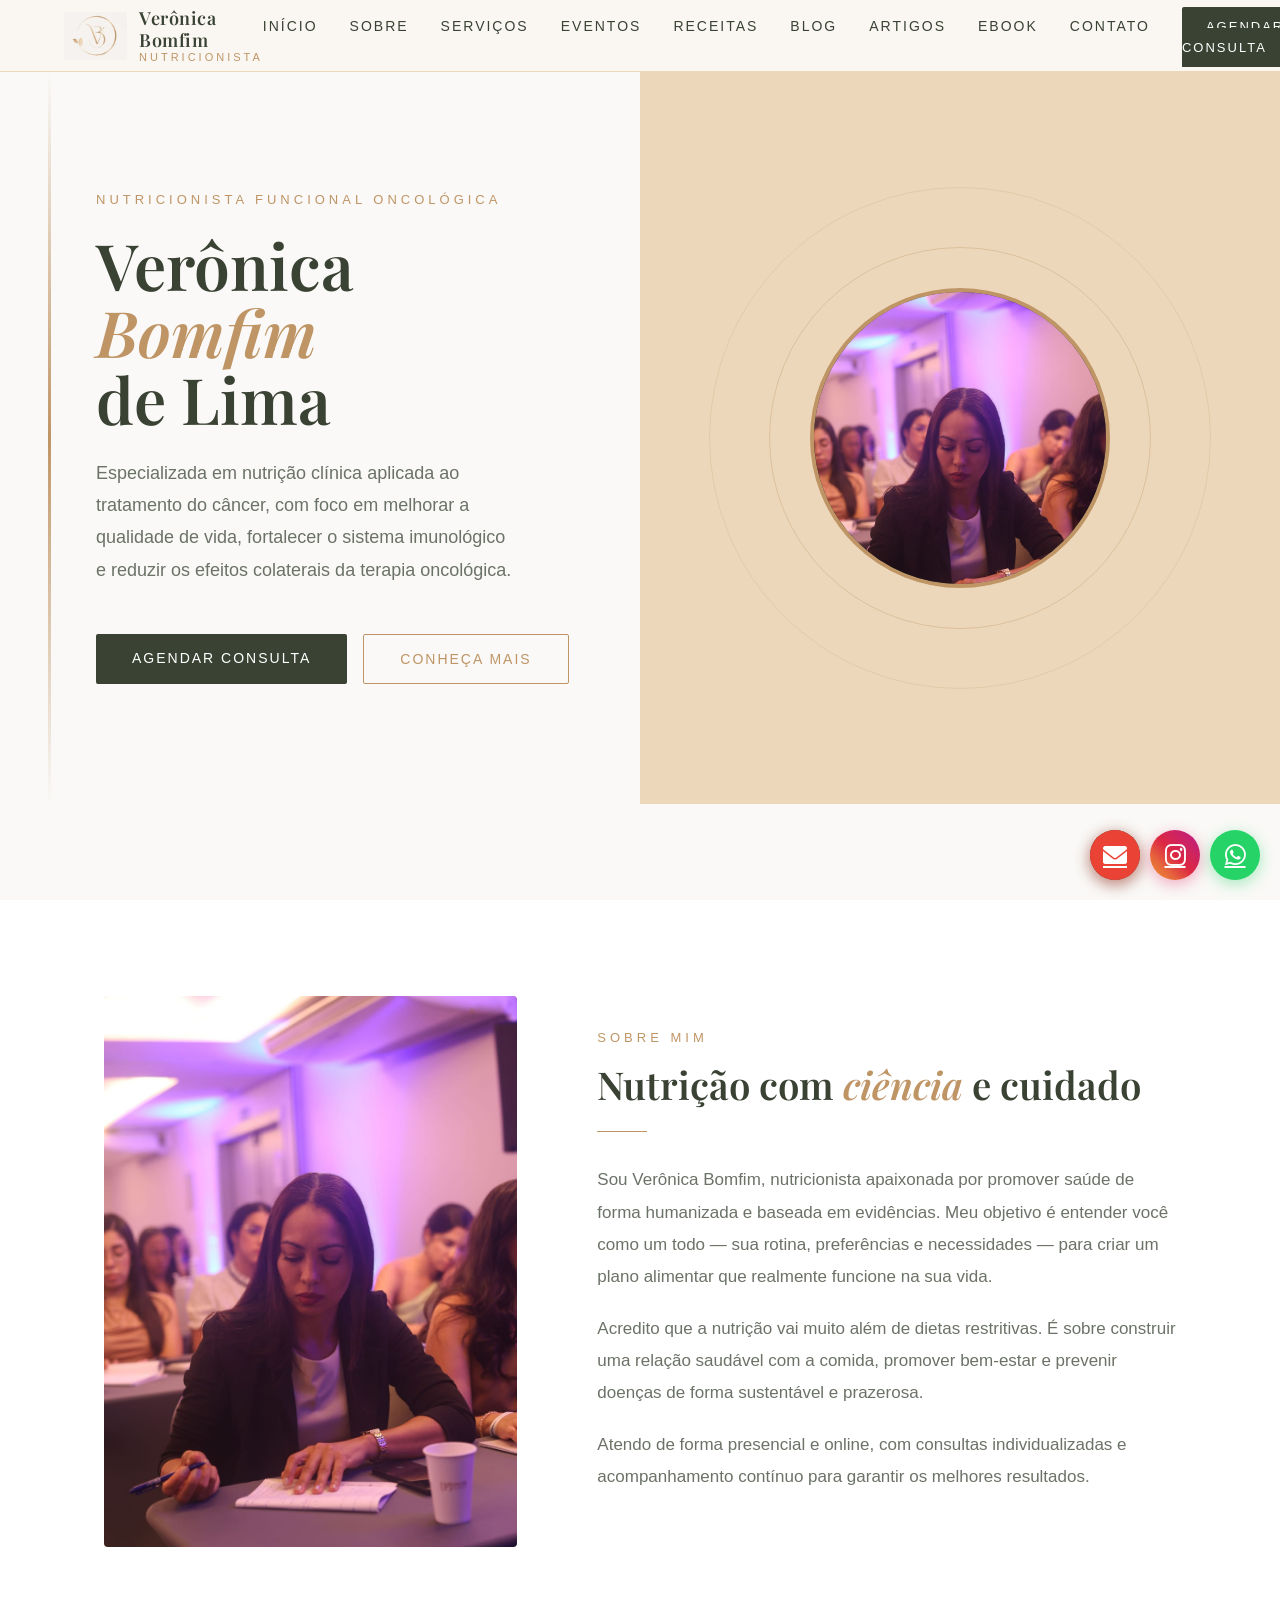
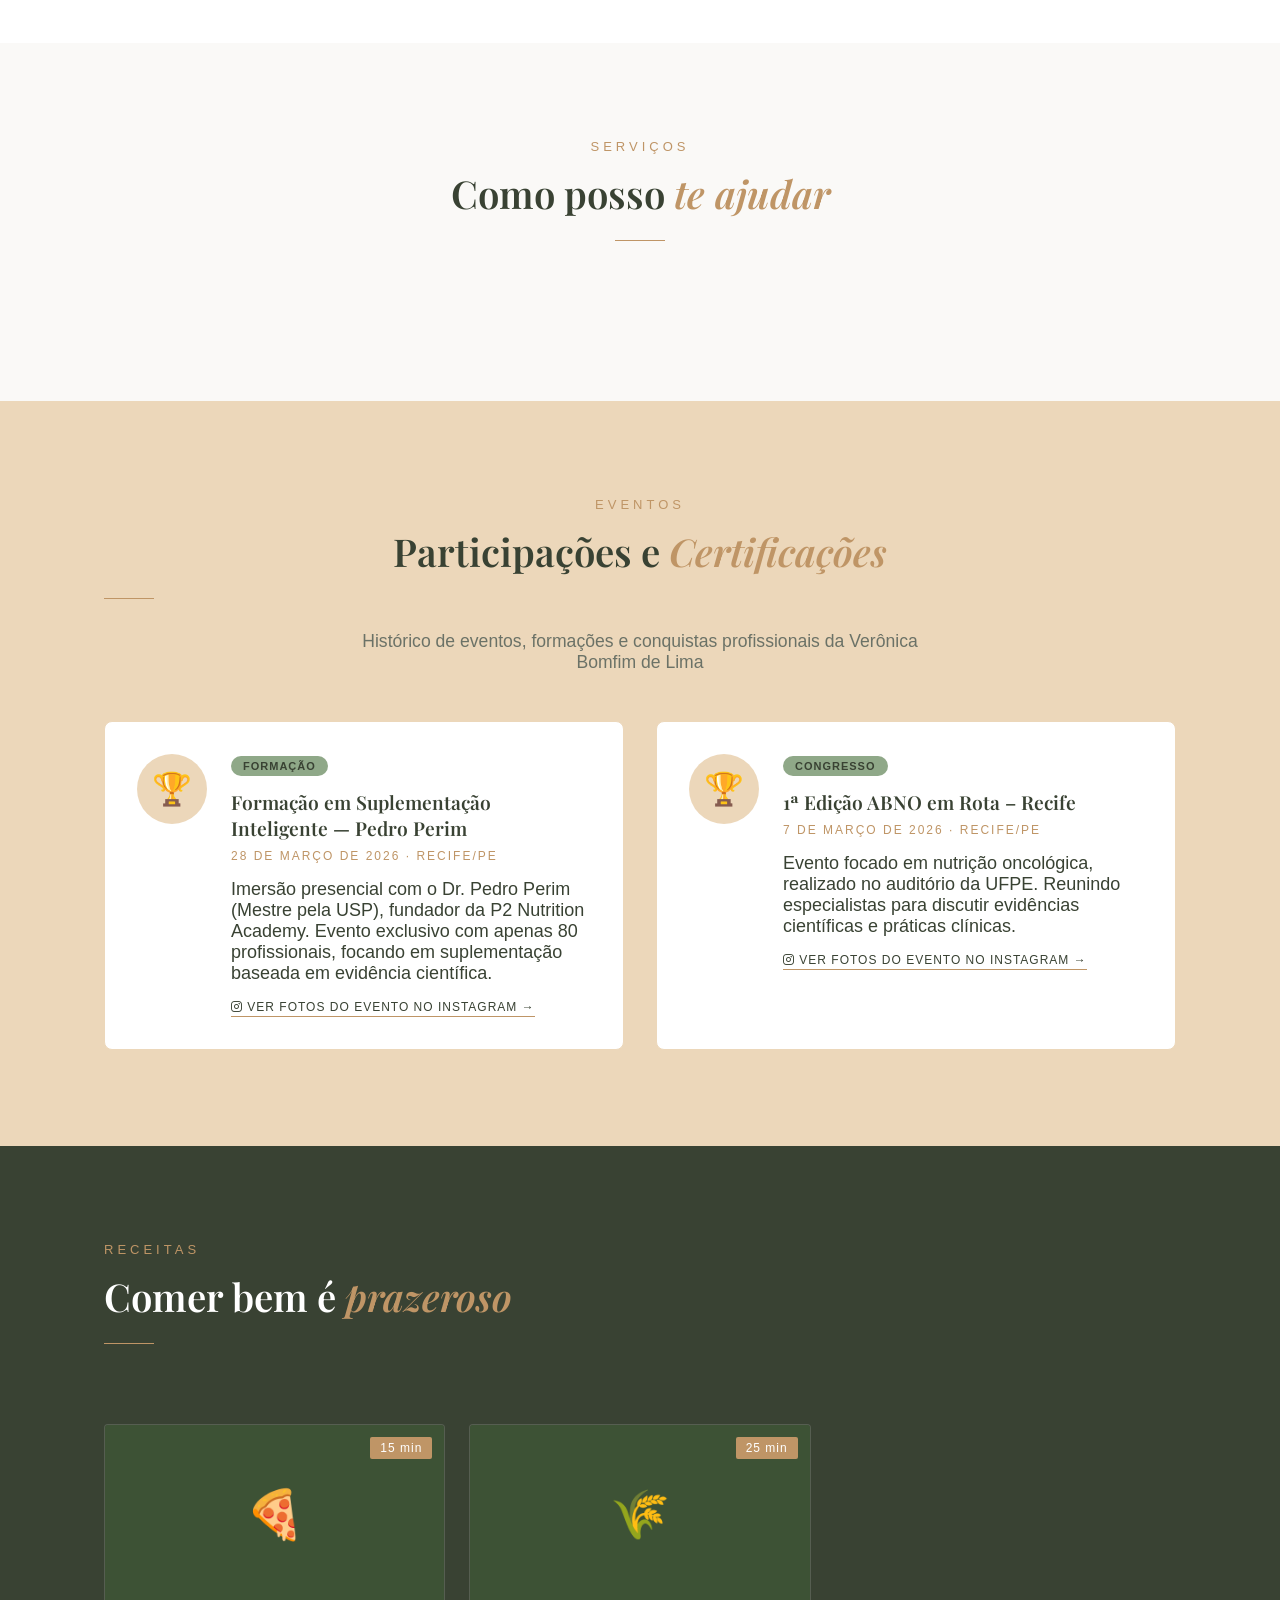
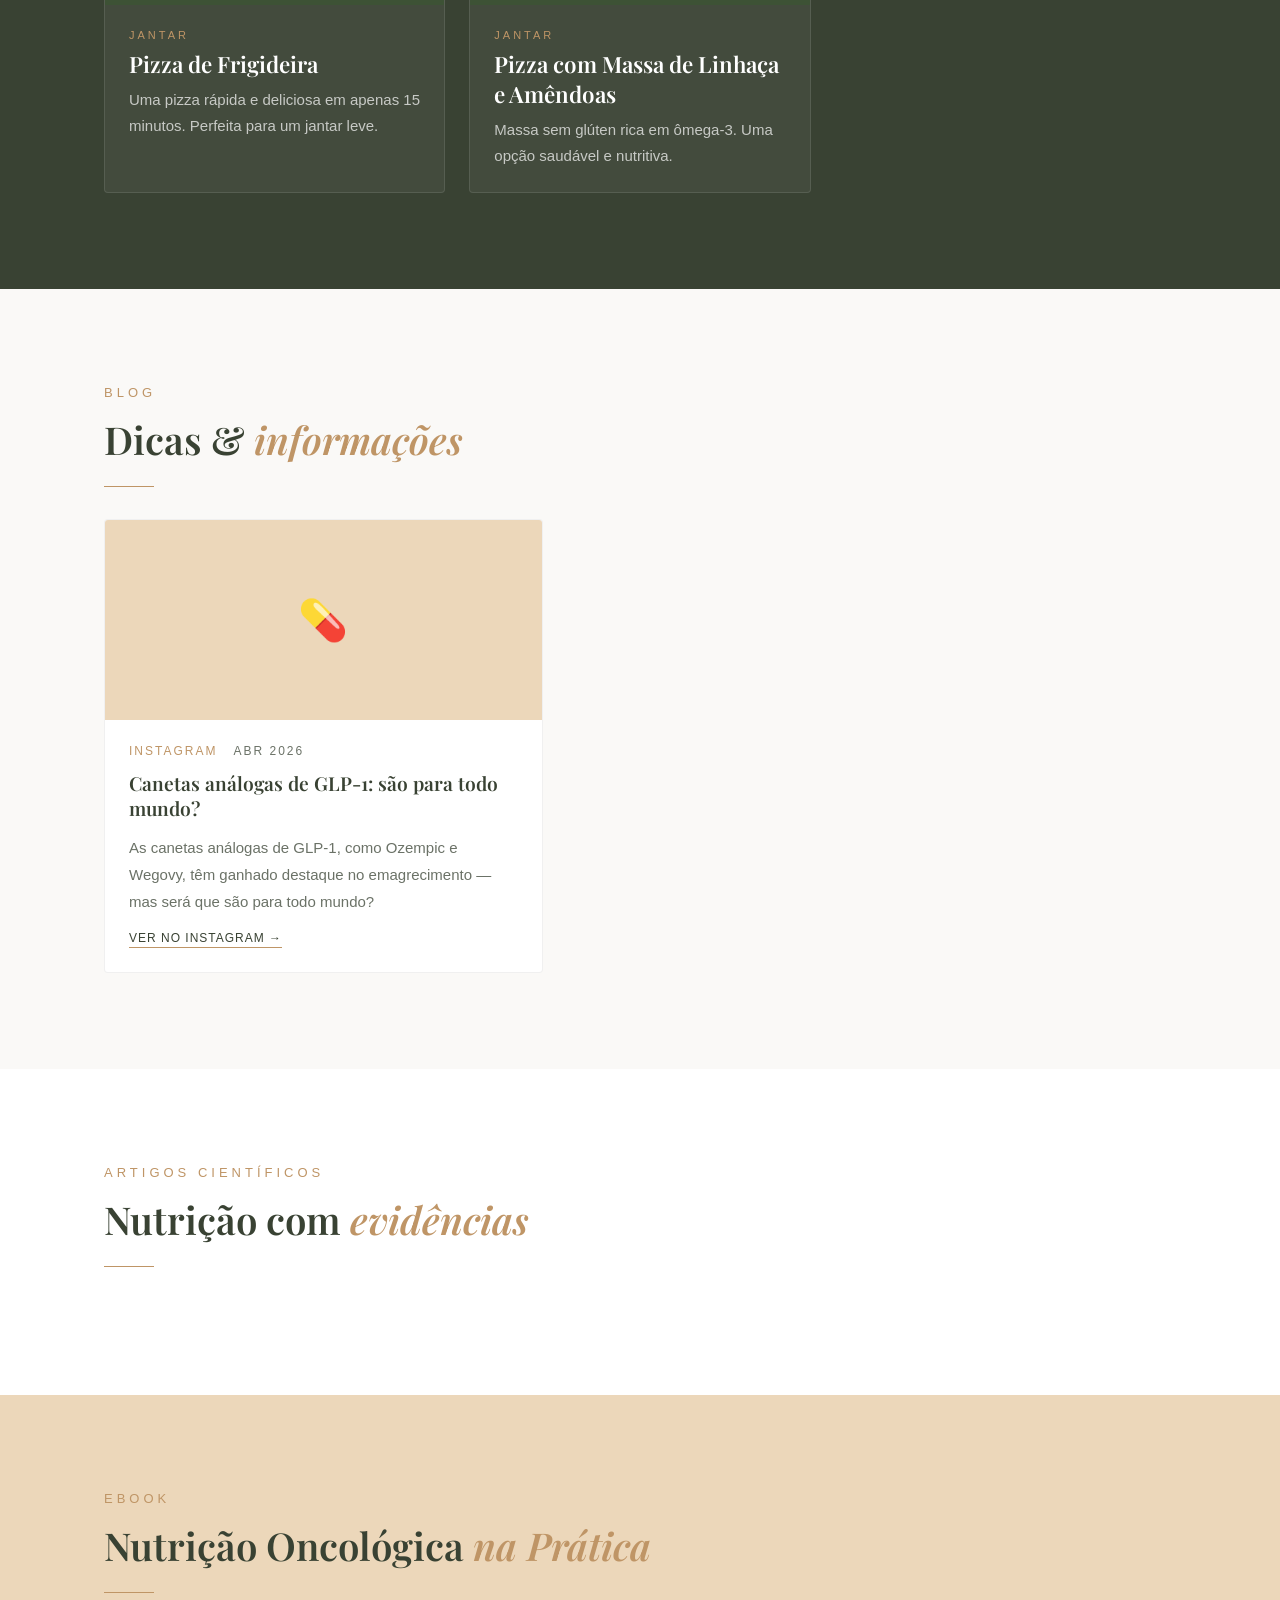
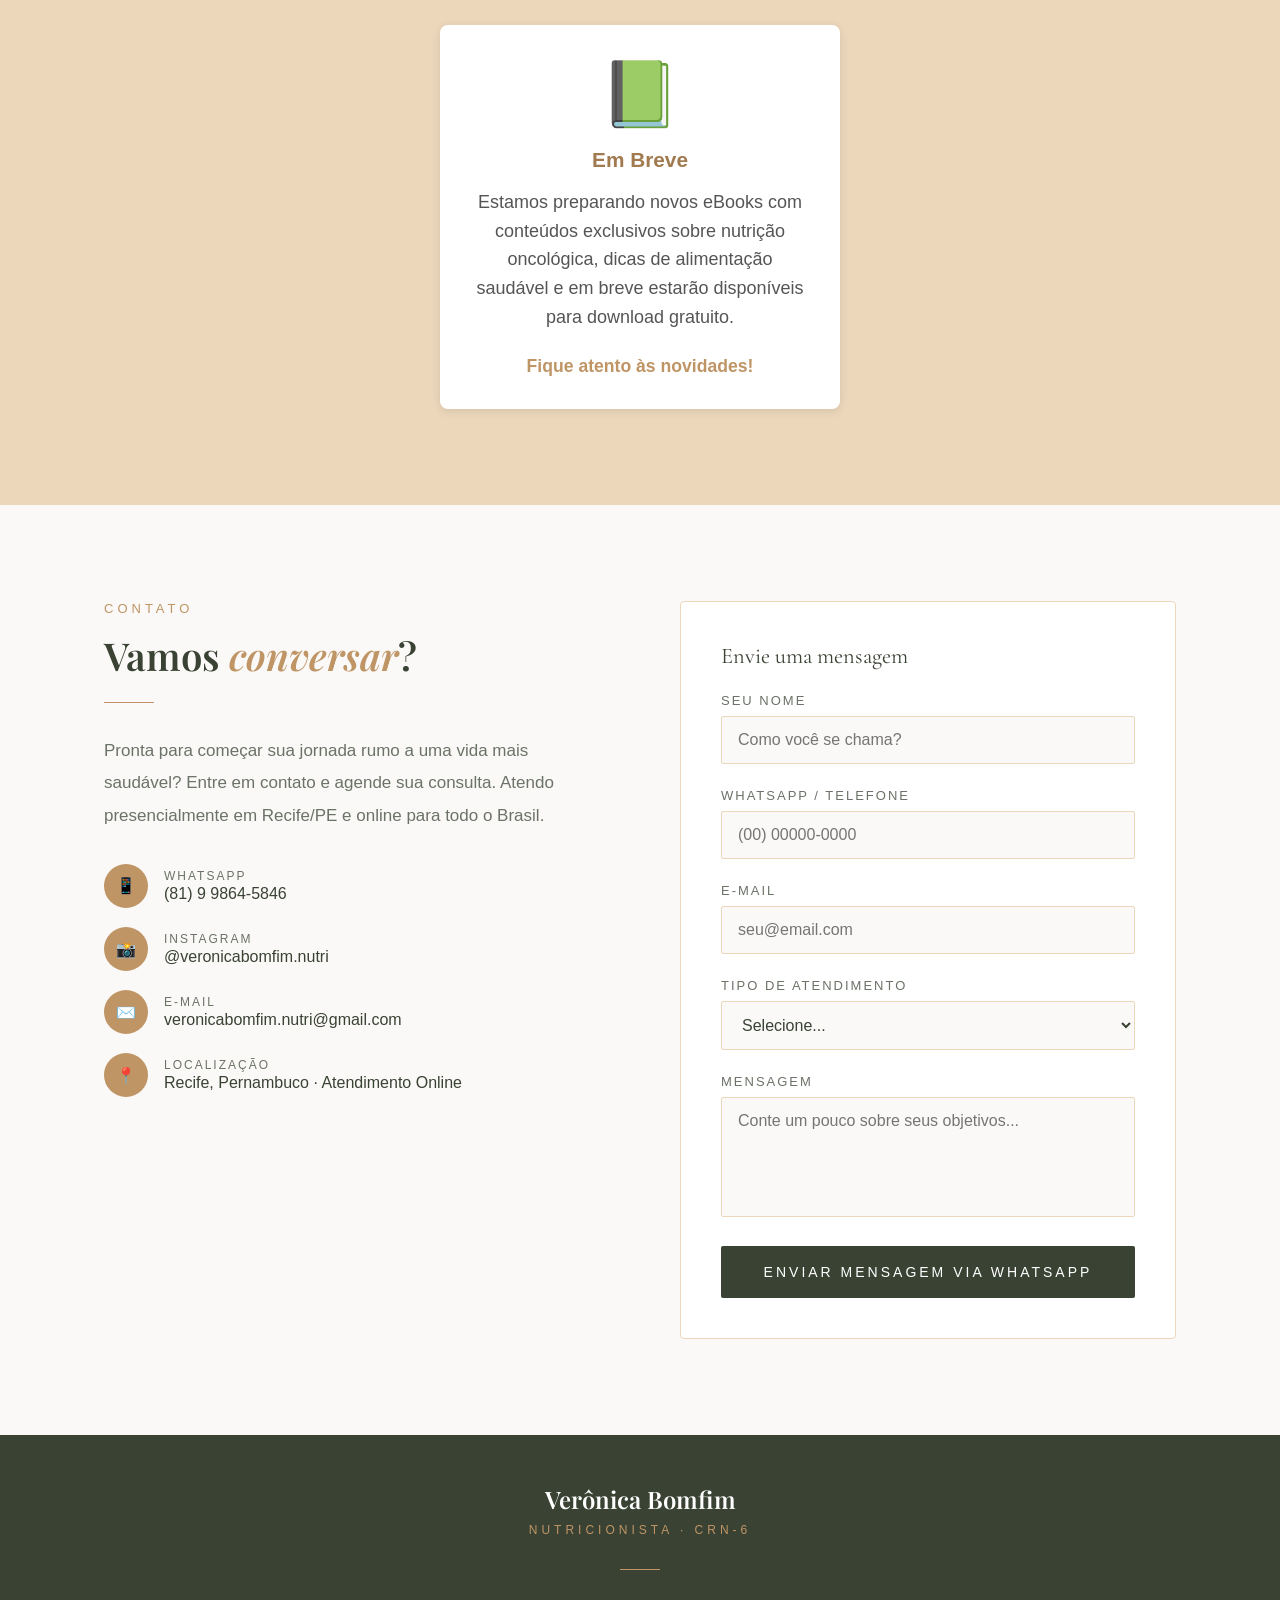
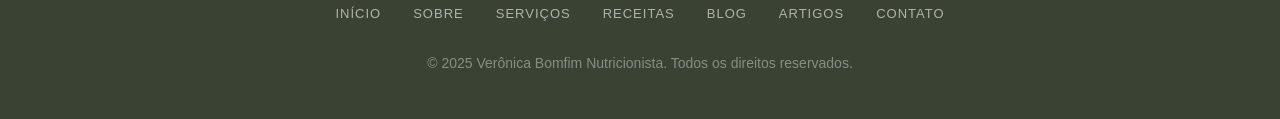
==== index.html @ 0a7eb1aa "Corrige erro de digitacao na seção eBook" ====
<!DOCTYPE html>
<html lang="pt-BR">
<head>
<meta charset="UTF-8">
<meta name="viewport" content="width=device-width, initial-scale=1.0, maximum-scale=1.0, user-scalable=no">
<meta name="description" content="Verônica Bomfim - Nutricionista Funcional Oncológica especializada em nutrição clínica para pacientes com câncer. Consultas presenciais e online em Recife.">
<meta name="keywords" content="nutricionista, nutrição oncológica, nutrição funcional, Recife, nutrição clínica, câncer, saúde">
<meta name="author" content="Verônica Bomfim">
<meta name="robots" content="index, follow">
<meta name="language" content="Portuguese (Brazilian)">
<meta property="og:title" content="Verônica Bomfim | Nutricionista Funcional Oncológica">
<meta property="og:description" content="Especializada em nutrição clínica aplicada ao tratamento do câncer. Melhora qualidade de vida e reduz efeitos colaterais.">
<meta property="og:type" content="website">
<meta property="og:image" content="imagens/foto-veronica.jpeg">
<meta name="twitter:card" content="summary_large_image">
<meta name="twitter:title" content="Verônica Bomfim | Nutricionista Funcional Oncológica">
<meta name="twitter:description" content="Nutricionista especializada em oncologia funcional em Recife">
<link rel="canonical" href="https://seu-site.com">
<link rel="icon" type="image/jpeg" href="imagens/logo/favicon.jpg?v=1.0">
<title>Verônica Bomfim | Nutricionista Funcional Oncológica em Recife</title>

<!-- Schema Markup para SEO -->
<script type="application/ld+json">
{
  "@context": "https://schema.org/",
  "@type": "LocalBusiness",
  "name": "Verônica Bomfim - Nutricionista",
  "image": "imagens/foto-veronica.jpeg",
  "description": "Nutricionista Funcional Oncológica especializada em nutrição clínica para tratamento do câncer",
  "address": {
    "@type": "PostalAddress",
    "addressLocality": "Recife",
    "addressRegion": "PE",
    "addressCountry": "BR"
  },
  "telephone": "(81) 9 9864-5846",
  "email": "veronicabomfim.nutri@gmail.com",
  "url": "https://seu-site.com",
  "priceRange": "$$",
  "areaServed": ["Recife", "Pernambuco", "Brasil"],
  "serviceArea": {
    "@type": "City",
    "name": "Recife"
  }
}
</script>
<link href="https://fonts.googleapis.com/css2?family=Playfair+Display:wght@400;500;600;700&family=TT+Norms:wght@400;500;600&display=swap" rel="stylesheet">
<link href="https://fonts.googleapis.com/css2?family=Cormorant+Garamond:wght@400;500;600&display=swap" rel="stylesheet">
<link href="https://cdn.cdnfonts.com/css/nesans" rel="stylesheet">
<link rel="preconnect" href="https://fonts.googleapis.com">
<link rel="stylesheet" href="https://cdnjs.cloudflare.com/ajax/libs/font-awesome/6.0.0/css/all.min.css">
<link rel="stylesheet" href="css/estilos.css">
</head>
<body>

<!-- ========== NAV ========== -->
<nav>
  <a href="#inicio" class="nav-logo">
    <img src="imagens/logo/logo.jpg" alt="Verônica Bomfim" class="nav-logo-img">
    <div class="nav-logo-text">
      <span class="nav-logo-name">Verônica Bomfim</span>
      <span class="nav-logo-sub">Nutricionista</span>
    </div>
  </a>
  <ul class="nav-links">
    <li><a href="#inicio">Início</a></li>
    <li><a href="#sobre">Sobre</a></li>
    <li><a href="#servicos">Serviços</a></li>
    <li><a href="#eventos">Eventos</a></li>
    <li><a href="#receitas">Receitas</a></li>
    <li><a href="#blog">Blog</a></li>
    <li><a href="#artigos">Artigos</a></li>
    <li><a href="#ebook">eBook</a></li>
    <li><a href="#contato">Contato</a></li>
    <li><a href="https://wa.me/5581998645846?text=Gostaria%20de%20agendar%20uma%20consulta%20com%20voc%C3%AA%2C%20Ver%C3%B4nica%20Bomfim" class="nav-cta">Agendar Consulta</a></li>
  </ul>
  <div class="menu-toggle" onclick="toggleMenu()">
    <span></span><span></span><span></span>
  </div>
</nav>

<!-- ========== HERO ========== -->
<section id="inicio">
  <div class="hero-left">
    <span class="hero-tag">Nutricionista Funcional Oncológica</span>
    <h1 class="hero-title">
      Verônica<br>
      <em>Bomfim</em><br>
      de Lima
    </h1>
    <p class="hero-desc">
      Especializada em nutrição clínica aplicada ao tratamento do câncer, com foco em melhorar a qualidade de vida, fortalecer o sistema imunológico e reduzir os efeitos colaterais da terapia oncológica.
    </p>
    <div class="hero-btns">
      <a href="https://wa.me/5581998645846?text=Gostaria%20de%20agendar%20uma%20consulta%20com%20voc%C3%AA%2C%20Ver%C3%B4nica%20Bomfim" class="btn-primario">Agendar Consulta</a>
      <a href="#sobre" class="btn-secundario">Conheça Mais</a>
    </div>
  </div>
  <div class="hero-right">
    <div class="hero-img-container">
      <img src="imagens/foto-veronica.jpeg" alt="Verônica Bomfim de Lima" style="width:100%;height:100%;object-fit:cover;object-position: center 30%;">
    </div>
  </div>
</section>

<!-- ========== SOBRE ========== -->
<section id="sobre">
  <div class="container">
    <div class="sobre-grid">
      <div class="sobre-img-wrap">
        <div class="sobre-img-box"><img src="imagens/foto-veronica.jpeg" alt="Verônica Bomfim de Lima" style="width:100%;height:100%;object-fit:cover;object-position: center 30%;"></div>
        <div class="sobre-deco"></div>
      </div>
      <div class="sobre-texto">
        <span class="secao-tag">Sobre Mim</span>
        <h2 class="secao-titulo">Nutrição com <em>ciência</em> e cuidado</h2>
        <div class="divisor"></div>
        <p>
          Sou Verônica Bomfim, nutricionista apaixonada por promover saúde de forma humanizada e baseada em evidências. Meu objetivo é entender você como um todo — sua rotina, preferências e necessidades — para criar um plano alimentar que realmente funcione na sua vida.
        </p>
        <p>
          Acredito que a nutrição vai muito além de dietas restritivas. É sobre construir uma relação saudável com a comida, promover bem-estar e prevenir doenças de forma sustentável e prazerosa.
        </p>
        <p>
          Atendo de forma presencial e online, com consultas individualizadas e acompanhamento contínuo para garantir os melhores resultados.
        </p>
      </div>
    </div>
  </div>
</section>

<!-- ========== SERVIÇOS ========== -->
<section id="servicos">
  <div class="container">
    <div class="servicos-header">
      <span class="secao-tag">Serviços</span>
      <h2 class="secao-titulo">Como posso <em>te ajudar</em></h2>
      <div class="divisor"></div>
    </div>
    <div class="servicos-grid" id="servicos-grid">
      <!-- SERVIÇOS SÃO CARREGADOS AQUI DO ARQUIVO secoes/servicos/lista-servicos.html -->
    </div>
  </div>
</section>

<!-- ========== EVENTOS ========== -->
<section id="eventos" style="background: var(--bege-claro);">
  <div class="container">
    <div class="eventos-header">
      <span class="secao-tag">Eventos</span>
      <h2 class="secao-titulo">Participações e <em>Certificações</em></h2>
      <div class="divisor"></div>
      <p class="eventos-subtitulo">Histórico de eventos, formações e conquistas profissionais da Verônica Bomfim de Lima</p>
    </div>
    <div class="eventos-grid">
      <div class="evento-card-full">
        <div class="evento-card-full-icon">🏆</div>
        <div class="evento-card-full-content">
          <span class="evento-badge">Formação</span>
          <h3>Formação em Suplementação Inteligente — Pedro Perim</h3>
          <div class="evento-card-full-data">28 de Março de 2026 · Recife/PE</div>
          <p>Imersão presencial com o Dr. Pedro Perim (Mestre pela USP), fundador da P2 Nutrition Academy. Evento exclusivo com apenas 80 profissionais, focando em suplementação baseada em evidência científica.</p>
          <a href="https://www.instagram.com/p/DWzufsUEUhm/" target="_blank" class="artigo-link">
            <i class="fab fa-instagram"></i> Ver fotos do evento no Instagram →
          </a>
        </div>
      </div>
      <div class="evento-card-full">
        <div class="evento-card-full-icon">🏆</div>
        <div class="evento-card-full-content">
          <span class="evento-badge">Congresso</span>
          <h3>1ª Edição ABNO em Rota – Recife</h3>
          <div class="evento-card-full-data">7 de Março de 2026 · Recife/PE</div>
          <p>Evento focado em nutrição oncológica, realizado no auditório da UFPE. Reunindo especialistas para discutir evidências científicas e práticas clínicas.</p>
          <a href="https://www.instagram.com/p/DVmo4goirjM/" target="_blank" class="artigo-link">
            <i class="fab fa-instagram"></i> Ver fotos do evento no Instagram →
          </a>
        </div>
      </div>
    </div>
  </div>
</section>

<!-- ========== RECEITAS ========== -->
<section id="receitas">
  <div class="container">
    <div class="receitas-header">
      <div>
        <span class="secao-tag">Receitas</span>
        <h2 class="secao-titulo">Comer bem é <em>prazeroso</em></h2>
        <div class="divisor"></div>
      </div>
    </div>
    <div class="receitas-grid" id="receitas-grid">
      <div class="receita-card">
        <a href="secoes/receitas/pizza-de-frigideira.html" style="text-decoration:none;color:inherit;display:block">
          <div class="receita-img">🍕<span class="receita-tempo">15 min</span></div>
          <div class="receita-body">
            <p class="receita-categoria">Jantar</p>
            <h3 class="receita-titulo">Pizza de Frigideira</h3>
            <p class="receita-desc">Uma pizza rápida e deliciosa em apenas 15 minutos. Perfeita para um jantar leve.</p>
          </div>
        </a>
      </div>
      <div class="receita-card">
        <a href="secoes/receitas/pizza-massa-linhaca-amendoas.html" style="text-decoration:none;color:inherit;display:block">
          <div class="receita-img">🌾<span class="receita-tempo">25 min</span></div>
          <div class="receita-body">
            <p class="receita-categoria">Jantar</p>
            <h3 class="receita-titulo">Pizza com Massa de Linhaça e Amêndoas</h3>
            <p class="receita-desc">Massa sem glúten rica em ômega-3. Uma opção saudável e nutritiva.</p>
          </div>
        </a>
      </div>
    </div>
  </div>
</section>

<!-- ========== BLOG ========== -->
<section id="blog">
  <div class="container">
    <span class="secao-tag">Blog</span>
    <h2 class="secao-titulo">Dicas & <em>informações</em></h2>
    <div class="divisor"></div>
    <div class="blog-grid" id="blog-grid">
      <div class="artigo-card">
        <div class="artigo-img">💊</div>
        <div class="artigo-body">
          <div class="artigo-meta">
            <span class="tag">Instagram</span>
            <span>Abr 2026</span>
          </div>
          <h3 class="artigo-titulo">Canetas análogas de GLP-1: são para todo mundo?</h3>
          <p class="artigo-resumo">As canetas análogas de GLP-1, como Ozempic e Wegovy, têm ganhado destaque no emagrecimento — mas será que são para todo mundo?</p>
          <a href="https://www.instagram.com/p/DXFsmSWCq4n/" target="_blank" class="artigo-link">Ver no Instagram →</a>
        </div>
      </div>
    </div>
  </div>
</section>

<!-- ========== ARTIGOS ========== -->
<section id="artigos">
  <div class="container">
    <span class="secao-tag">Artigos Científicos</span>
    <h2 class="secao-titulo">Nutrição com <em>evidências</em></h2>
    <div class="divisor"></div>
    <div class="blog-grid" id="artigos-grid">
      <!-- ARTIGOS CIENTÍFICOS SÃO CARREGADOS AQUI DO ARQUIVO secoes/artigos/lista-artigos.html -->
    </div>
  </div>
</section>

<!-- ========== EBOOK ========== -->
<section id="ebook" style="background: var(--bege-claro);">
  <div class="container">
    <span class="secao-tag">eBook</span>
    <h2 class="secao-titulo">Nutrição Oncológica <em>na Prática</em></h2>
    <div class="divisor"></div>
    <div class="ebook-grid" id="ebook-grid">
      <div class="ebook-card" style="background: white; border-radius: 8px; padding: 2rem; box-shadow: 0 2px 10px rgba(0,0,0,0.1); max-width: 400px; margin: 0 auto; text-align: center;">
        <div style="font-size: 4rem; margin-bottom: 1rem;">📗</div>
        <h3 style="color: var(--marrom-escuro); font-size: 1.3rem; margin-bottom: 1rem;">Em Breve</h3>
        <p style="line-height: 1.6; margin-bottom: 1.5rem; color: #555;">
          Estamos preparando novos eBooks com conteúdos exclusivos sobre nutrição oncológica, dicas de alimentação saudável e em breve estarão disponíveis para download gratuito.
        </p>
        <p style="color: var(--marrom-quente); font-weight: 600; font-size: 1.1rem;">
          Fique atento às novidades!
        </p>
      </div>
    </div>
  </div>
</section>

<!-- ========== CONTATO ========== -->
<section id="contato">
  <div class="container">
    <div class="contato-grid">
      <div class="contato-info">
        <span class="secao-tag">Contato</span>
        <h2 class="secao-titulo">Vamos <em>conversar</em>?</h2>
        <div class="divisor"></div>
        <p>
          Pronta para começar sua jornada rumo a uma vida mais saudável? Entre em contato e agende sua consulta. Atendo presencialmente em Recife/PE e online para todo o Brasil.
        </p>
        <div class="contato-items">
          <div class="contato-item">
            <div class="contato-icon">📱</div>
            <div>
              <div class="contato-item-label">WhatsApp</div>
              <div class="contato-item-text">(81) 9 9864-5846</div>
            </div>
          </div>
          <div class="contato-item">
            <div class="contato-icon">📸</div>
            <div>
              <div class="contato-item-label">Instagram</div>
              <div class="contato-item-text">@veronicabomfim.nutri</div>
            </div>
          </div>
          <div class="contato-item">
            <div class="contato-icon">✉️</div>
            <div>
              <div class="contato-item-label">E-mail</div>
              <div class="contato-item-text">veronicabomfim.nutri@gmail.com</div>
            </div>
          </div>
          <div class="contato-item">
            <div class="contato-icon">📍</div>
            <div>
              <div class="contato-item-label">Localização</div>
              <div class="contato-item-text">Recife, Pernambuco · Atendimento Online</div>
            </div>
          </div>
        </div>
      </div>
      <div class="contato-form">
        <h3 style="font-family: 'Cormorant Garamond', serif; font-size: 1.4rem; color: var(--verde-escuro); margin-bottom: 1.5rem; font-weight: 400;">Envie uma mensagem</h3>
        <div class="form-grupo">
          <label>Seu nome</label>
          <input type="text" id="form-nome" placeholder="Como você se chama?">
        </div>
        <div class="form-grupo">
          <label>WhatsApp / Telefone</label>
          <input type="tel" id="form-telefone" placeholder="(00) 00000-0000">
        </div>
        <div class="form-grupo">
          <label>E-mail</label>
          <input type="email" id="form-email" placeholder="seu@email.com">
        </div>
        <div class="form-grupo">
          <label>Tipo de Atendimento</label>
          <select id="form-atendimento">
            <option>Selecione...</option>
            <option>Consulta Presencial</option>
            <option>Consulta Online</option>
            <option>Nutrição Oncológica</option>
            <option>Emagrecimento</option>
            <option>Gestação / Pós-parto</option>
            <option>Outro</option>
          </select>
        </div>
        <div class="form-grupo">
          <label>Mensagem</label>
          <textarea id="form-mensagem" placeholder="Conte um pouco sobre seus objetivos..."></textarea>
        </div>
        <button class="form-btn" onclick="enviarWhatsApp()">
          Enviar Mensagem via WhatsApp
        </button>
      </div>
    </div>
  </div>
</section>

<!-- ========== FOOTER ========== -->
<footer>
  <div class="footer-logo">Verônica Bomfim</div>
  <div class="footer-sub">Nutricionista · CRN-6</div>
  <div class="footer-divider"></div>
  <ul class="footer-links">
    <li><a href="#inicio">Início</a></li>
    <li><a href="#sobre">Sobre</a></li>
    <li><a href="#servicos">Serviços</a></li>
    <li><a href="#receitas">Receitas</a></li>
    <li><a href="#blog">Blog</a></li>
    <li><a href="#artigos">Artigos</a></li>
    <li><a href="#contato">Contato</a></li>
  </ul>
  <p class="footer-copy">© 2025 Verônica Bomfim Nutricionista. Todos os direitos reservados.</p>
</footer>

<!-- ========== SCRIPTS ========== -->
<script src="js/scripts.js"></script>
<script>
  // Carregar conteúdos dinâmicos dos arquivos HTML
  async function carregarSecao(arquivo, elementoId) {
    try {
      const resposta = await fetch(arquivo);
      const conteudo = await resposta.text();
      document.getElementById(elementoId).innerHTML = conteudo;
      
      // Re-aplicar animações após carregar
      document.querySelectorAll(`#${elementoId} .servico-card, #${elementoId} .receita-card, #${elementoId} .artigo-card, #${elementoId} .ebook-card`).forEach(el => {
        el.style.cssText += 'opacity:0;transform:translateY(20px);transition:opacity 0.6s ease,transform 0.6s ease,box-shadow 0.3s;';
        observer.observe(el);
      });
    } catch (erro) {
      console.error(`Erro ao carregar ${arquivo}:`, erro);
    }
  }

  // Carregador de IntersectionObserver
  const observer = new IntersectionObserver((entries) => {
    entries.forEach(e => {
      if (e.isIntersecting) {
        e.target.style.opacity = '1';
        e.target.style.transform = 'translateY(0)';
      }
    });
  }, { threshold: 0.1 });

  // Carregar todas as seções quando a página carrega
  window.addEventListener('load', () => {
    carregarSecao('secoes/servicos/lista-servicos.html', 'servicos-grid');
    carregarSecao('secoes/receitas/lista-receitas.html', 'receitas-grid');
    carregarSecao('secoes/blog/lista-posts.html', 'blog-grid');
    carregarSecao('secoes/artigos/lista-artigos.html', 'artigos-grid');
    carregarSecao('secoes/ebook/lista-ebook.html', 'ebook-grid');
  });
</script>

<!-- Eventos Floating Icon -->
<a href="#" onclick="abrirPopupEventos(event)" class="social-float eventos-float">
  <i class="fas fa-award"></i>
</a>
<!-- Instagram Floating Icon -->
<a href="https://www.instagram.com/veronicabomfim.nutri/" target="_blank" class="social-float instagram-float">
  <i class="fab fa-instagram"></i>
</a>
<!-- WhatsApp Floating Icon -->
<a href="https://wa.me/5581998645846?text=Gostaria%20de%20agendar%20uma%20consulta%20com%20voc%C3%AA%2C%20Ver%C3%B4nica%20Bomfim" target="_blank" class="social-float whatsapp-float">
  <i class="fab fa-whatsapp"></i>
</a>
<!-- Email Floating Icon -->
<a href="mailto:veronicabomfim.nutri@gmail.com" class="social-float email-float">
  <i class="fas fa-envelope"></i>
</a>

<style>
.social-float {
  position: fixed;
  bottom: 20px;
  width: 50px;
  height: 50px;
  border-radius: 50%;
  display: flex;
  align-items: center;
  justify-content: center;
  color: white;
  font-size: 24px;
  z-index: 999;
  transition: transform 0.3s;
}
.social-float:hover {
  transform: scale(1.1);
}
.whatsapp-float {
  right: 20px;
  background: #25D366;
  box-shadow: 0 4px 15px rgba(37, 211, 102, 0.4);
}
.instagram-float {
  right: 80px;
  background: linear-gradient(45deg, #f09433, #e6683c, #dc2743, #cc2366, #bc1888);
  box-shadow: 0 4px 15px rgba(225, 48, 108, 0.4);
}
.email-float {
  right: 140px;
  background: #EA4335;
  box-shadow: 0 4px 15px rgba(234, 67, 53, 0.4);
}
.eventos-float {
  right: 140px;
  background: var(--verde-escuro);
  box-shadow: 0 4px 15px rgba(57, 66, 51, 0.4);
}


/* Popup Eventos */
.popup-eventos-overlay {
  display: none;
  position: fixed;
  top: 0; left: 0; right: 0; bottom: 0;
  background: rgba(57, 66, 51, 0.6);
  z-index: 2000;
  justify-content: center;
  align-items: center;
  backdrop-filter: blur(4px);
  animation: fadeIn 0.3s ease;
}

.popup-eventos-overlay.ativo {
  display: flex;
}

@keyframes fadeIn {
  from { opacity: 0; }
  to { opacity: 1; }
}

@keyframes slideUp {
  from { opacity: 0; transform: translateY(30px); }
  to { opacity: 1; transform: translateY(0); }
}

.popup-eventos {
  background: var(--fundo-claro);
  border-radius: 8px;
  width: 90%;
  max-width: 700px;
  max-height: 85vh;
  overflow-y: auto;
  box-shadow: 0 20px 60px rgba(57, 66, 51, 0.3);
  animation: slideUp 0.4s ease;
  position: relative;
}

.popup-eventos-header {
  background: var(--verde-escuro);
  color: var(--branco);
  padding: 1.5rem 2rem;
  display: flex;
  justify-content: space-between;
  align-items: center;
  position: sticky;
  top: 0;
}

.popup-eventos-header h3 {
  font-family: 'Playfair Display', serif;
  font-size: 1.4rem;
  font-weight: 600;
  display: flex;
  align-items: center;
  gap: 10px;
}

.popup-eventos-header h3 i {
  color: var(--marrom-quente);
}

.popup-eventos-fechar {
  background: none;
  border: none;
  color: var(--branco);
  font-size: 1.5rem;
  cursor: pointer;
  width: 40px;
  height: 40px;
  border-radius: 50%;
  display: flex;
  align-items: center;
  justify-content: center;
  transition: background 0.3s;
}

.popup-eventos-fechar:hover {
  background: rgba(255,255,255,0.15);
}

.popup-eventos-body {
  padding: 2rem;
}

.evento-card {
  display: flex;
  gap: 1.5rem;
  padding: 1.5rem;
  background: var(--branco);
  border-radius: 6px;
  margin-bottom: 1rem;
  border: 1px solid var(--bege-claro);
  transition: all 0.3s;
}

.evento-card:hover {
  border-color: var(--marrom-quente);
  box-shadow: 0 4px 20px rgba(57, 66, 51, 0.08);
}

.evento-icon {
  width: 60px;
  height: 60px;
  background: var(--bege-claro);
  border-radius: 50%;
  display: flex;
  align-items: center;
  justify-content: center;
  font-size: 1.5rem;
  flex-shrink: 0;
}

.evento-info h4 {
  font-family: 'Playfair Display', serif;
  font-size: 1.1rem;
  color: var(--verde-escuro);
  margin-bottom: 0.3rem;
  font-weight: 600;
}

.evento-info .evento-data {
  font-size: 12px;
  letter-spacing: 2px;
  text-transform: uppercase;
  color: var(--marrom-quente);
  margin-bottom: 0.5rem;
}

.evento-info p {
  font-size: 15px;
  color: var(--cinza-suave);
  line-height: 1.6;
}

.popup-eventos-intro {
  text-align: center;
  margin-bottom: 2rem;
  padding-bottom: 1.5rem;
  border-bottom: 1px solid var(--bege-claro);
}

.popup-eventos-intro p {
  color: var(--cinza-suave);
  font-size: 16px;
  line-height: 1.7;
}

.eventos-header {
  text-align: center;
  margin-bottom: 3rem;
}

.eventos-subtitulo {
  color: var(--cinza-suave);
  font-size: 1.1rem;
  max-width: 600px;
  margin: 1rem auto 0;
}

.eventos-grid {
  display: grid;
  grid-template-columns: repeat(auto-fit, minmax(350px, 1fr));
  gap: 2rem;
}

.evento-card-full {
  display: flex;
  gap: 1.5rem;
  padding: 2rem;
  background: var(--branco);
  border-radius: 8px;
  border: 1px solid var(--bege-claro);
  transition: all 0.3s;
}

.evento-card-full:hover {
  border-color: var(--marrom-quente);
  box-shadow: 0 8px 30px rgba(57, 66, 51, 0.1);
  transform: translateY(-4px);
}

.evento-card-full-icon {
  width: 70px;
  height: 70px;
  background: var(--bege-claro);
  border-radius: 50%;
  display: flex;
  align-items: center;
  justify-content: center;
  font-size: 2rem;
  flex-shrink: 0;
}

.evento-card-full-content h3 {
  font-family: 'Playfair Display', serif;
  font-size: 1.2rem;
  color: var(--verde-escuro);
  margin-bottom: 0.5rem;
  font-weight: 600;
}

.evento-card-full-data {
  font-size: 12px;
  letter-spacing: 2px;
  text-transform: uppercase;
  color: var(--marrom-quente);
  margin-bottom: 1rem;
}

.evento-badge {
  display: inline-block;
  padding: 4px 12px;
  background: var(--verde-claro);
  color: var(--verde-escuro);
  font-size: 11px;
  font-weight: 600;
  text-transform: uppercase;
  letter-spacing: 1px;
  border-radius: 20px;
  margin-bottom: 0.8rem;
}

@media (max-width: 768px) {
  .eventos-grid {
    grid-template-columns: 1fr;
  }
  .evento-card-full {
    flex-direction: column;
    text-align: center;
  }
  .evento-card-full-icon {
    margin: 0 auto;
  }
}

@media (max-width: 600px) {
  .popup-eventos {
    width: 95%;
    max-height: 90vh;
  }
  .popup-eventos-header {
    padding: 1rem 1.5rem;
  }
  .popup-eventos-body {
    padding: 1rem;
  }
  .evento-card {
    flex-direction: column;
    text-align: center;
  }
  .evento-icon {
    margin: 0 auto;
  }
  .social-float {
    bottom: 15px;
  }
  .whatsapp-float {
    right: 10px;
  }
  .instagram-float {
    right: 85px;
  }
  .email-float {
    right: 160px;
  }
  .eventos-float {
    right: 235px;
  }
}
</style>

<!-- Popup Eventos -->
<div class="popup-eventos-overlay" id="popupEventos">
  <div class="popup-eventos">
    <div class="popup-eventos-header">
      <h3><i class="fas fa-award"></i> Participações em Eventos</h3>
      <button class="popup-eventos-fechar" onclick="fecharPopupEventos()">&times;</button>
    </div>
    <div class="popup-eventos-body">
      <div class="popup-eventos-intro">
        <p>Confira os eventos que a Verônica Bomfim já participou. Atividades que demonstram experiência e comprometimento com a área de nutrição e saúde.</p>
      </div>
      <div class="eventos-lista" id="eventos-lista">
        <div class="evento-card">
          <div class="evento-icon">🏆</div>
          <div class="evento-info">
            <h4>Formação em Suplementação Inteligente — Pedro Perim</h4>
            <div class="evento-data">28 de Março de 2026 · Recife/PE</div>
            <p>Imersão presencial com o Dr. Pedro Perim (Mestre pela USP), fundador da P2 Nutrition Academy. Evento exclusivo com apenas 80 profissionais, focando em suplementação baseada em evidência científica.</p>
            <a href="https://www.instagram.com/p/DWzufsUEUhm/" target="_blank" class="artigo-link" style="margin-top: 12px;">
              <i class="fab fa-instagram"></i> Ver fotos do evento no Instagram →
            </a>
          </div>
        </div>
        <div class="evento-card">
          <div class="evento-icon">🏆</div>
          <div class="evento-info">
            <h4>1ª Edição ABNO em Rota – Recife</h4>
            <div class="evento-data">7 de Março de 2026 · Recife/PE</div>
            <p>Evento focado em nutrição oncológica, realizado no auditório da UFPE. Reunindo especialistas para discutir evidências científicas e práticas clínicas.</p>
            <a href="https://www.instagram.com/p/DVmo4goirjM/" target="_blank" class="artigo-link" style="margin-top: 12px;">
              <i class="fab fa-instagram"></i> Ver fotos do evento no Instagram →
            </a>
          </div>
        </div>
      </div>
    </div>
  </div>
</div>

<script>
function enviarWhatsApp() {
  const nome = document.getElementById('form-nome').value;
  const telefone = document.getElementById('form-telefone').value;
  const email = document.getElementById('form-email').value;
  const atendimento = document.getElementById('form-atendimento').value;
  const mensagem = document.getElementById('form-mensagem').value;

  let texto = `Olá Verônica! Vim pelo site.\n\n`;
  if (nome) texto += `*Nome:* ${nome}\n`;
  if (telefone) texto += `*Telefone:* ${telefone}\n`;
  if (email) texto += `*E-mail:* ${email}\n`;
  if (atendimento && atendimento !== 'Selecione...') texto += `*Interesse:* ${atendimento}\n`;
  if (mensagem) texto += `\n*Mensagem:*\n${mensagem}`;

  const url = `https://wa.me/5581998645846?text=Gostaria%20de%20agendar%20uma%20consulta%20com%20voc%C3%AA%2C%20Ver%C3%B4nica%20Bomfim?text=${encodeURIComponent(texto)}`;
  window.open(url, '_blank');
}

function abrirPopupEventos(e) {
  if (e) e.preventDefault();
  document.getElementById('popupEventos').classList.add('ativo');
  document.body.style.overflow = 'hidden';
}

function fecharPopupEventos() {
  document.getElementById('popupEventos').classList.remove('ativo');
  document.body.style.overflow = '';
}

document.getElementById('popupEventos').addEventListener('click', function(e) {
  if (e.target === this) {
    fecharPopupEventos();
  }
});

document.addEventListener('keydown', function(e) {
  if (e.key === 'Escape') {
    fecharPopupEventos();
  }
});

// Popup de eventos - desativado temporariamente
// setTimeout(() => {
//   abrirPopupEventos();
//   setTimeout(() => {
//     fecharPopupEventos();
//   }, 5000);
// }, 3000);
</script>

</body>
</html>
---- css/estilos.css ----
/* =============================================
   VERÔNICA BOMFIM — ESTILOS PRINCIPAIS
   Para alterar cores do site, edite as
   variáveis dentro de :root abaixo
   ============================================= */

:root {
  /* Paleta oficial Verônica Bomfim */
  --verde-escuro: #394233;    /* cor principal - conforme guia */
  --verde-claro: #8fa888;     /* claro - combina com verde */
  --marrom-quente: #bf9566;   /* destaque principal - conforme guia */
  --bege-claro: #ecd7ba;      /* bege suave - conforme guia */
  --fundo-claro: #FAF9F7;     /* branco/creme - conforme guia */
  
  /* Variações para uso */
  --verde-medio: #3d5235;     /* hover dos botões */
  --marrom-escuro: #a17a4f;   /* hover dos elementos */
  --cinza-texto: #394233;     /* texto principal */
  --cinza-suave: #6b7267;     /* texto secundário */
  --branco: #ffffff;
  --dourado: #bf9566;          /* alias marrom-quente (retrocompatibilidade) */
  --dourado-claro: #ecd7ba;    /* alias bege-claro (retrocompatibilidade) */
  --creme: #FAF9F7;            /* alias fundo-claro (retrocompatibilidade) */
}

* { margin: 0; padding: 0; box-sizing: border-box; }
html { scroll-behavior: smooth; }

body {
  font-family: 'Nesans', 'TT Norms', -apple-system, BlinkMacSystemFont, sans-serif;
  background: var(--fundo-claro);
  color: var(--cinza-texto);
  font-weight: 400;
  font-size: 18px;
  overflow-x: hidden;
  max-width: 100vw;
}

/* Subtítulos e elementos secundários com Nesans */
h3, h4, .nav-logo-name, .subtitulo {
  font-family: 'Nesans', sans-serif;
}

/* ========= NAVEGAÇÃO ========= */
nav {
  position: fixed;
  top: 0; left: 0; right: 0;
  z-index: 100;
  background: rgba(250, 247, 242, 0.95);
  backdrop-filter: blur(8px);
  border-bottom: 1px solid var(--bege-claro);
  padding: 0 4rem;
  display: flex;
  align-items: center;
  justify-content: space-between;
  height: 72px;
}

.nav-logo { display: flex; align-items: center; gap: 12px; text-decoration: none; }

.nav-logo-img {
  height: 48px;
  width: auto;
}

.nav-logo-circle {
  width: 42px; height: 42px;
  border: 1.5px solid var(--marrom-quente);
  border-radius: 50%;
  display: flex; align-items: center; justify-content: center;
  font-family: 'Playfair Display', serif;
  font-size: 18px;
  color: var(--marrom-quente);
  letter-spacing: 1px;
}

.nav-logo-text { display: flex; flex-direction: column; }

.nav-logo-name {
  font-family: 'Playfair Display', serif;
  font-size: 18px; font-weight: 600;
  color: var(--verde-escuro);
  letter-spacing: 0.5px; line-height: 1.2;
}

.nav-logo-sub {
  font-size: 11px; font-weight: 400;
  letter-spacing: 3px;
  color: var(--marrom-quente);
  text-transform: uppercase;
}

.nav-links { display: flex; gap: 2rem; list-style: none; }

.nav-links.active {
  display: flex;
  flex-direction: column;
  position: fixed;
  top: 72px;
  left: 0;
  right: 0;
  background: rgba(250, 247, 242, 0.98);
  padding: 2rem;
  gap: 1.5rem;
  border-bottom: 1px solid #e8d5a3;
  z-index: 99;
}

.nav-links a {
  text-decoration: none;
  font-size: 14px; font-weight: 400;
  letter-spacing: 2px; text-transform: uppercase;
  color: var(--cinza-texto);
  transition: color 0.3s;
  position: relative;
}

.nav-links a::after {
  content: '';
  position: absolute;
  bottom: -4px; left: 0; right: 0;
  height: 1px; background: var(--marrom-quente);
  transform: scaleX(0); transition: transform 0.3s;
}

.nav-links a:hover { color: var(--verde-escuro); }
.nav-links a:hover::after { transform: scaleX(1); }

.nav-cta {
  background: var(--verde-escuro) !important;
  color: var(--branco) !important;
  padding: 12px 24px; border-radius: 2px;
  letter-spacing: 2px; font-size: 13px !important;
  transition: background 0.3s !important;
}

.nav-cta::after { display: none !important; }
.nav-cta:hover { background: var(--verde-medio) !important; }

/* ========= HERO ========= */
#inicio {
  min-height: 100vh;
  display: grid;
  grid-template-columns: 1fr 1fr;
  padding-top: 72px;
  overflow: hidden;
}

.hero-left {
  display: flex; flex-direction: column; justify-content: center;
  padding: 6rem 4rem 6rem 6rem;
  position: relative;
}

.hero-left::before {
  content: '';
  position: absolute;
  top: 0; bottom: 0; left: 3rem;
  width: 3px;
  background: linear-gradient(to bottom, transparent, var(--marrom-quente), transparent);
}

.hero-tag {
  font-size: 13px; letter-spacing: 4px;
  text-transform: uppercase; color: var(--marrom-quente);
  margin-bottom: 1.5rem; font-weight: 400;
}

.hero-title {
  font-family: 'Playfair Display', serif;
  font-size: clamp(3rem, 5vw, 5.5rem);
  font-weight: 600; line-height: 1.05;
  color: var(--verde-escuro); margin-bottom: 1.5rem;
}

.hero-title em { font-style: italic; color: var(--marrom-quente); }

.hero-desc {
  font-size: 18px; line-height: 1.8;
  color: var(--cinza-suave); max-width: 420px;
  margin-bottom: 3rem; font-weight: 400;
}

.hero-btns { display: flex; gap: 1rem; flex-wrap: wrap; }

.btn-primario {
  background: var(--verde-escuro); color: var(--branco);
  padding: 16px 36px; text-decoration: none;
  font-size: 14px; letter-spacing: 2px;
  text-transform: uppercase; border-radius: 2px;
  transition: background 0.3s; font-weight: 400;
}

.btn-primario:hover { background: var(--verde-medio); }

.btn-secundario {
  border: 1px solid var(--dourado); color: var(--dourado);
  padding: 16px 36px; text-decoration: none;
  font-size: 14px; letter-spacing: 2px;
  text-transform: uppercase; border-radius: 2px;
  transition: all 0.3s; font-weight: 400;
}

.btn-secundario:hover { background: var(--marrom-quente); color: var(--branco); }

.hero-right {
  background: var(--bege-claro);
  display: flex; align-items: center; justify-content: center;
  position: relative; overflow: hidden;
}

.hero-right::before {
  content: '';
  position: absolute;
  width: 500px; height: 500px;
  border: 1px solid rgba(191, 149, 102, 0.2);
  border-radius: 50%; top: 50%; left: 50%;
  transform: translate(-50%, -50%);
}

.hero-right::after {
  content: '';
  position: absolute;
  width: 380px; height: 380px;
  border: 1px solid rgba(191, 149, 102, 0.35);
  border-radius: 50%; top: 50%; left: 50%;
  transform: translate(-50%, -50%);
}

.hero-img-container {
  width: 300px; height: 300px;
  border-radius: 50%;
  border: 4px solid var(--marrom-quente);
  overflow: hidden; position: relative; z-index: 2;
  background: var(--verde-escuro);
  display: flex; align-items: center; justify-content: center;
}

/* ========= SEÇÕES GERAIS ========= */
section { padding: 6rem 0; }

.container { max-width: 1200px; margin: 0 auto; padding: 0 4rem; }

.secao-tag {
  font-size: 13px; letter-spacing: 4px;
  text-transform: uppercase; color: var(--marrom-quente);
  margin-bottom: 1rem; font-weight: 400; display: block;
}

.secao-titulo {
  font-family: 'Playfair Display', serif;
  font-size: clamp(2rem, 3vw, 3rem);
  font-weight: 600; color: var(--verde-escuro);
  line-height: 1.2; margin-bottom: 1.5rem;
}

.secao-titulo em { font-style: italic; color: var(--marrom-quente); }

.divisor {
  width: 50px; height: 1px;
  background: var(--marrom-quente); margin-bottom: 2rem;
}

/* ========= SOBRE ========= */
#sobre { background: var(--branco); }

.sobre-grid {
  display: grid;
  grid-template-columns: 1fr 1.4fr;
  gap: 5rem; align-items: center;
}

.sobre-img-wrap { position: relative; }

.sobre-img-box {
  width: 100%; aspect-ratio: 3/4;
  background: var(--bege-claro);
  border-radius: 4px; overflow: hidden;
}

.sobre-deco {
  position: absolute;
  bottom: -20px; right: -20px;
  width: 60%; height: 60%;
  border: 1px solid var(--bege-claro);
  border-radius: 4px; z-index: -1;
}

.sobre-texto p {
  font-size: 17px; line-height: 1.9;
  color: var(--cinza-suave); margin-bottom: 1.2rem; font-weight: 400;
}

/* ========= SERVIÇOS ========= */
#servicos { background: var(--creme); }

.servicos-header { text-align: center; margin-bottom: 4rem; }
.servicos-header .divisor { margin: 0 auto 2rem; }

.servicos-grid {
  display: grid;
  grid-template-columns: repeat(3, 1fr);
  gap: 1.5rem;
}

.servico-card {
  background: var(--branco);
  border: 1px solid var(--bege-claro);
  border-radius: 4px; padding: 2.5rem 2rem;
  transition: all 0.3s; position: relative; overflow: hidden;
}

.servico-card::before {
  content: '';
  position: absolute;
  top: 0; left: 0; right: 0; height: 3px;
  background: var(--marrom-quente);
  transform: scaleX(0); transition: transform 0.3s;
  transform-origin: left;
}

.servico-card:hover { box-shadow: 0 8px 40px rgba(57, 66, 51, 0.08); }
.servico-card:hover::before { transform: scaleX(1); }

.servico-icon {
  width: 48px; height: 48px;
  background: var(--bege-claro);
  border-radius: 50%;
  display: flex; align-items: center; justify-content: center;
  margin-bottom: 1.5rem; font-size: 20px;
}

.servico-titulo {
  font-family: 'Playfair Display', serif;
  font-size: 1.3rem; color: var(--verde-escuro);
  margin-bottom: 0.8rem; font-weight: 600;
}

.servico-desc {
  font-size: 16px; line-height: 1.8;
  color: var(--cinza-suave); font-weight: 400;
}

/* ========= RECEITAS ========= */
#receitas { background: var(--verde-escuro); color: var(--branco); }
#receitas .secao-titulo { color: var(--branco); }
#receitas .secao-titulo em { color: var(--marrom-quente); }
#receitas .secao-tag { color: var(--marrom-quente); }
#receitas .divisor { background: var(--marrom-quente); }

.receitas-header {
  display: flex; justify-content: space-between;
  align-items: flex-end; margin-bottom: 3rem;
}

.receitas-grid { display: grid; grid-template-columns: repeat(3, 1fr); gap: 1.5rem; }

.receita-card {
  background: rgba(255,255,255,0.05);
  border: 1px solid rgba(255,255,255,0.1);
  border-radius: 4px; overflow: hidden; transition: all 0.3s;
}

.receita-card:hover { background: rgba(255,255,255,0.1); transform: translateY(-4px); }
.receita-card a:hover { text-decoration: none; }

.receita-img {
  height: 180px; background: var(--verde-medio);
  display: flex; align-items: center; justify-content: center;
  font-size: 3rem; position: relative; overflow: hidden;
}

.receita-tempo {
  position: absolute; top: 12px; right: 12px;
  background: var(--marrom-quente); color: var(--branco);
  font-size: 12px; letter-spacing: 1px;
  padding: 4px 10px; border-radius: 2px;
}

.receita-body { padding: 1.5rem; }

.receita-categoria {
  font-size: 11px; letter-spacing: 3px;
  text-transform: uppercase; color: var(--marrom-quente); margin-bottom: 0.5rem;
}

.receita-titulo {
  font-family: 'Playfair Display', serif;
  font-size: 1.4rem; color: var(--branco); margin-bottom: 0.5rem; font-weight: 600;
}

.receita-desc {
  font-size: 15px; color: rgba(255,255,255,0.7); line-height: 1.7; font-weight: 400;
}

/* ========= BLOG & ARTIGOS ========= */
#blog { background: var(--fundo-claro); }
#artigos { background: var(--branco); }

.blog-grid { display: grid; grid-template-columns: 1.5fr 1fr 1fr; gap: 1.5rem; }

.artigo-card {
  background: var(--branco);
  border-radius: 4px; overflow: hidden;
  border: 1px solid rgba(0,0,0,0.06); transition: all 0.3s;
}

#artigos .artigo-card { background: var(--fundo-claro); }

.artigo-card:hover { box-shadow: 0 8px 30px rgba(0,0,0,0.08); transform: translateY(-2px); }

.artigo-img {
  height: 200px; background: var(--bege-claro);
  display: flex; align-items: center; justify-content: center; font-size: 2.5rem;
}

.artigo-card.destaque .artigo-img { height: 260px; font-size: 4rem; }

.artigo-body { padding: 1.5rem; }

.artigo-meta {
  display: flex; gap: 1rem; margin-bottom: 0.8rem;
  font-size: 12px; letter-spacing: 2px;
  text-transform: uppercase; color: var(--cinza-suave);
}

.artigo-meta .tag { color: var(--marrom-quente); }

.artigo-titulo {
  font-family: 'Playfair Display', serif;
  font-size: 1.2rem; color: var(--verde-escuro);
  margin-bottom: 0.8rem; font-weight: 600; line-height: 1.3;
}

.artigo-card.destaque .artigo-titulo { font-size: 1.5rem; }

.artigo-resumo {
  font-size: 15px; color: var(--cinza-suave); line-height: 1.8; font-weight: 400;
}

.artigo-link {
  display: inline-block; margin-top: 1rem;
  font-size: 12px; letter-spacing: 1px;
  text-transform: uppercase; color: var(--verde-escuro);
  text-decoration: none; border-bottom: 1px solid var(--marrom-quente);
  padding-bottom: 2px; transition: color 0.3s;
  white-space: nowrap;
}

.artigo-link:hover { color: var(--marrom-quente); }

/* ========= CONTATO ========= */
#contato { background: var(--fundo-claro); }

.contato-grid { display: grid; grid-template-columns: 1fr 1fr; gap: 5rem; align-items: start; }

.contato-info p {
  font-size: 17px; line-height: 1.9;
  color: var(--cinza-suave); margin-bottom: 2rem; font-weight: 400;
}

.contato-items { display: flex; flex-direction: column; gap: 1.2rem; }

.contato-item { display: flex; align-items: center; gap: 1rem; }

.contato-icon {
  width: 44px; height: 44px;
  background: var(--marrom-quente); border-radius: 50%;
  display: flex; align-items: center; justify-content: center;
  font-size: 16px; flex-shrink: 0; color: var(--branco);
}

.contato-item-label {
  font-size: 12px; letter-spacing: 2px;
  text-transform: uppercase; color: var(--cinza-suave); margin-bottom: 2px;
}

.contato-item-text { font-size: 16px; color: var(--cinza-texto); font-weight: 400; }

.contato-form {
  background: var(--branco);
  border: 1px solid var(--bege-claro);
  border-radius: 4px; padding: 2.5rem;
}

.form-grupo { margin-bottom: 1.5rem; }

.form-grupo label {
  display: block; font-size: 13px; letter-spacing: 2px;
  text-transform: uppercase; color: var(--cinza-suave);
  margin-bottom: 8px; font-weight: 400;
}

.form-grupo input,
.form-grupo select,
.form-grupo textarea {
  width: 100%; padding: 14px 16px;
  border: 1px solid var(--bege-claro); border-radius: 2px;
  font-family: 'TT Norms', sans-serif; font-size: 16px; font-weight: 400;
  color: var(--cinza-texto); background: var(--fundo-claro);
  outline: none; transition: border-color 0.3s;
}

.form-grupo input:focus,
.form-grupo select:focus,
.form-grupo textarea:focus { border-color: var(--marrom-quente); }

.form-grupo textarea { height: 120px; resize: none; }

.form-btn {
  width: 100%; background: var(--verde-escuro); color: var(--branco);
  border: none; padding: 18px;
  font-family: 'TT Norms', sans-serif; font-size: 14px;
  letter-spacing: 3px; text-transform: uppercase;
  border-radius: 2px; cursor: pointer; transition: background 0.3s; font-weight: 400;
}

.form-btn:hover { background: var(--verde-medio); }

/* ========= FOOTER ========= */
footer {
  background: var(--verde-escuro);
  color: rgba(255,255,255,0.6);
  padding: 3rem 0; text-align: center;
}

footer .footer-logo {
  font-family: 'Playfair Display', serif;
  font-size: 1.5rem; color: var(--branco);
  margin-bottom: 0.5rem; font-weight: 600;
}

footer .footer-sub {
  font-size: 12px; letter-spacing: 4px;
  text-transform: uppercase; color: var(--marrom-quente); margin-bottom: 2rem;
}

footer .footer-links {
  display: flex; gap: 2rem; justify-content: center;
  list-style: none; margin-bottom: 2rem;
}

footer .footer-links a {
  font-size: 13px; letter-spacing: 1px;
  text-transform: uppercase; color: rgba(255,255,255,0.6);
  text-decoration: none; transition: color 0.3s;
}

footer .footer-links a:hover { color: var(--marrom-quente); }
footer .footer-copy { font-size: 14px; color: rgba(255,255,255,0.4); }

footer .footer-divider {
  width: 40px; height: 1px;
  background: var(--marrom-quente); margin: 0 auto 2rem;
}

/* ========= RESPONSIVO (MOBILE) ========= */
.menu-toggle {
  display: none; flex-direction: column;
  gap: 5px; cursor: pointer; padding: 4px;
}

.menu-toggle span {
  display: block; width: 24px; height: 1.5px;
  background: var(--verde-escuro); transition: all 0.3s;
}

@media (max-width: 900px) {
  nav { padding: 0 1.5rem; }
  .nav-links { display: none; }
  .menu-toggle { display: flex; }
  #inicio { grid-template-columns: 1fr; }
  .hero-right { display: none; }
  .hero-left { padding: 4rem 1.5rem; }
  .hero-left::before { display: none; }
  .container { padding: 0 1.5rem; max-width: 100%; }
  section { padding: 4rem 0; }
  .sobre-grid { grid-template-columns: 1fr; }
  .sobre-img-wrap { display: none; }
  .servicos-grid { grid-template-columns: 1fr; }
  .receitas-grid { grid-template-columns: 1fr; }
  .blog-grid { grid-template-columns: 1fr; }
  .contato-grid { grid-template-columns: 1fr; gap: 2rem; }
  .receitas-header { flex-direction: column; align-items: flex-start; gap: 1rem; }
  nav .nav-cta { display: none; }
  .social-float { width: 45px; height: 45px; font-size: 20px; bottom: 15px; }
  .eventos-grid { grid-template-columns: 1fr; }
}

/* ========== EBOOK ========== */
.ebook-grid {
  display: grid;
  grid-template-columns: repeat(auto-fit, minmax(300px, 1fr));
  gap: 2rem;
  justify-items: center;
}

.ebook-card {
  background: white;
  border-radius: 8px;
  padding: 2rem;
  box-shadow: 0 2px 10px rgba(0,0,0,0.1);
  transition: all 0.3s;
  max-width: 400px;
}

.ebook-card:hover {
  box-shadow: 0 8px 30px rgba(0,0,0,0.15);
  transform: translateY(-4px);
}
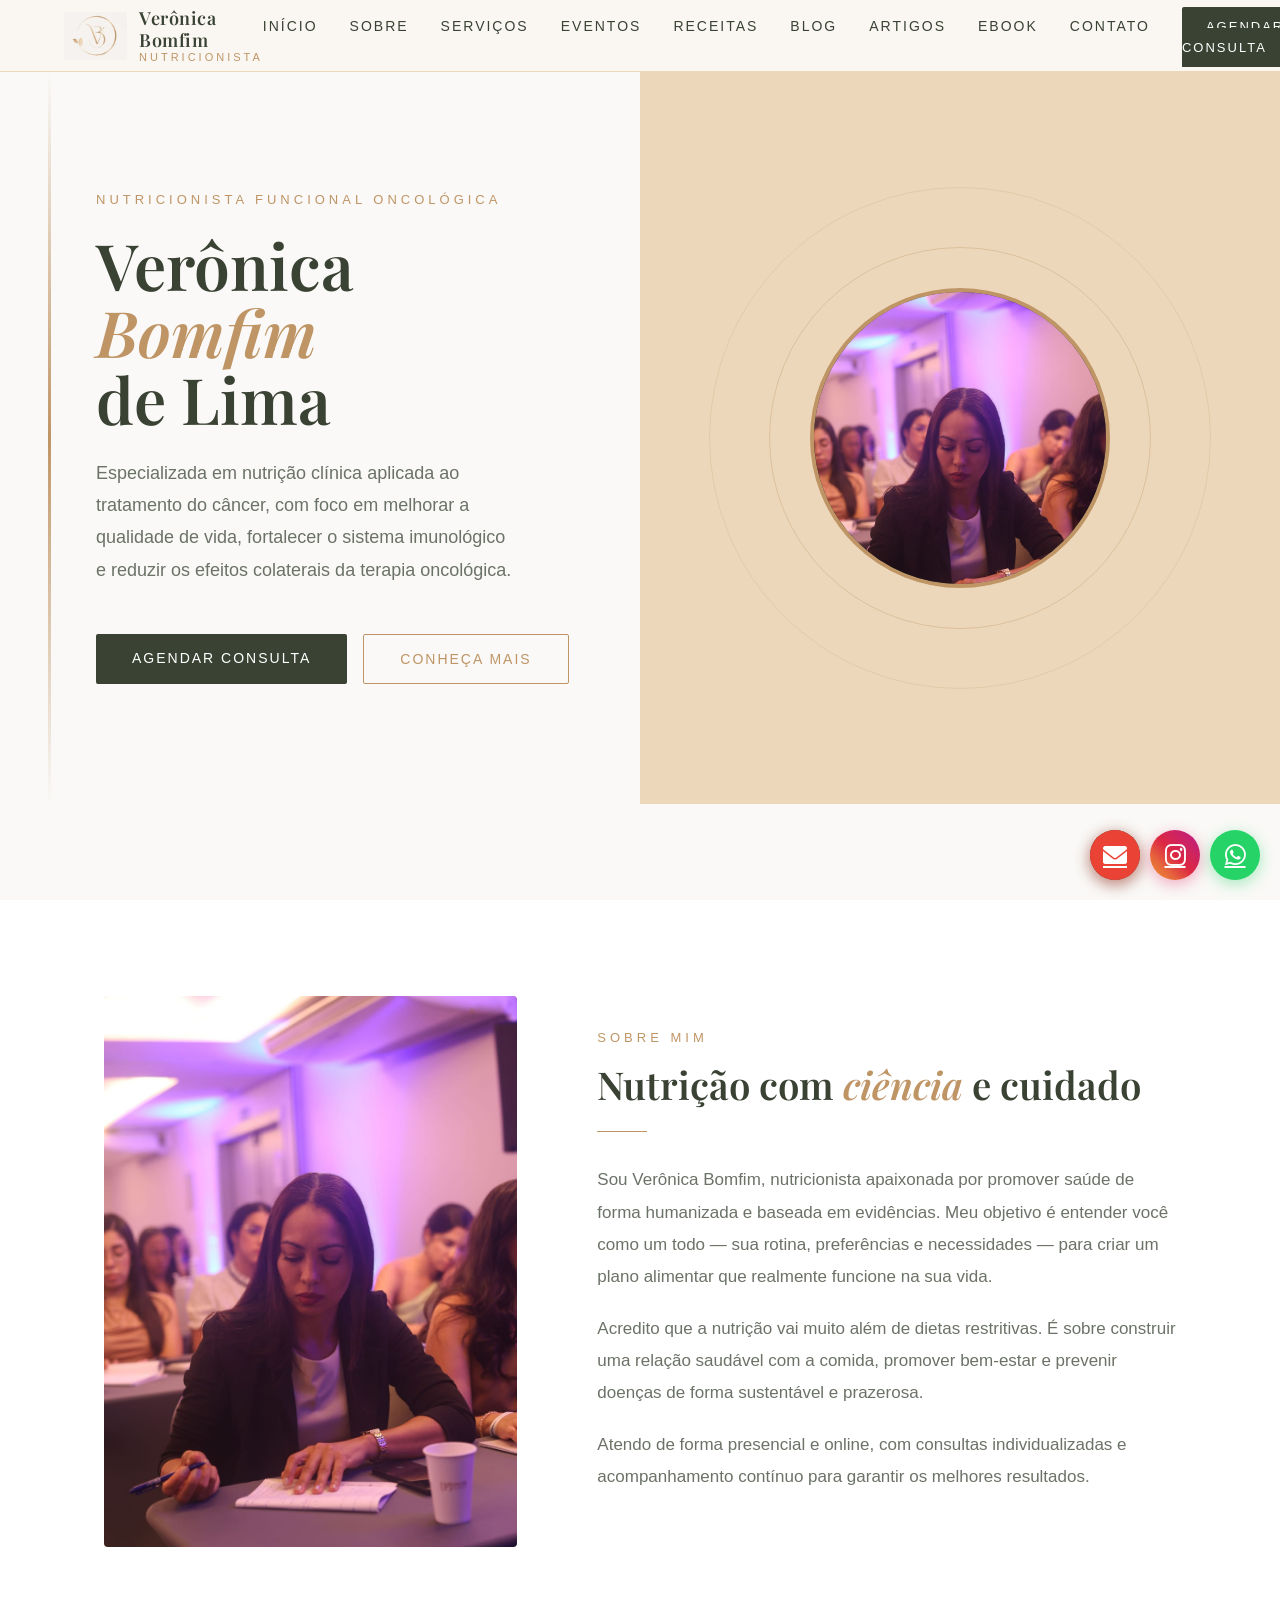
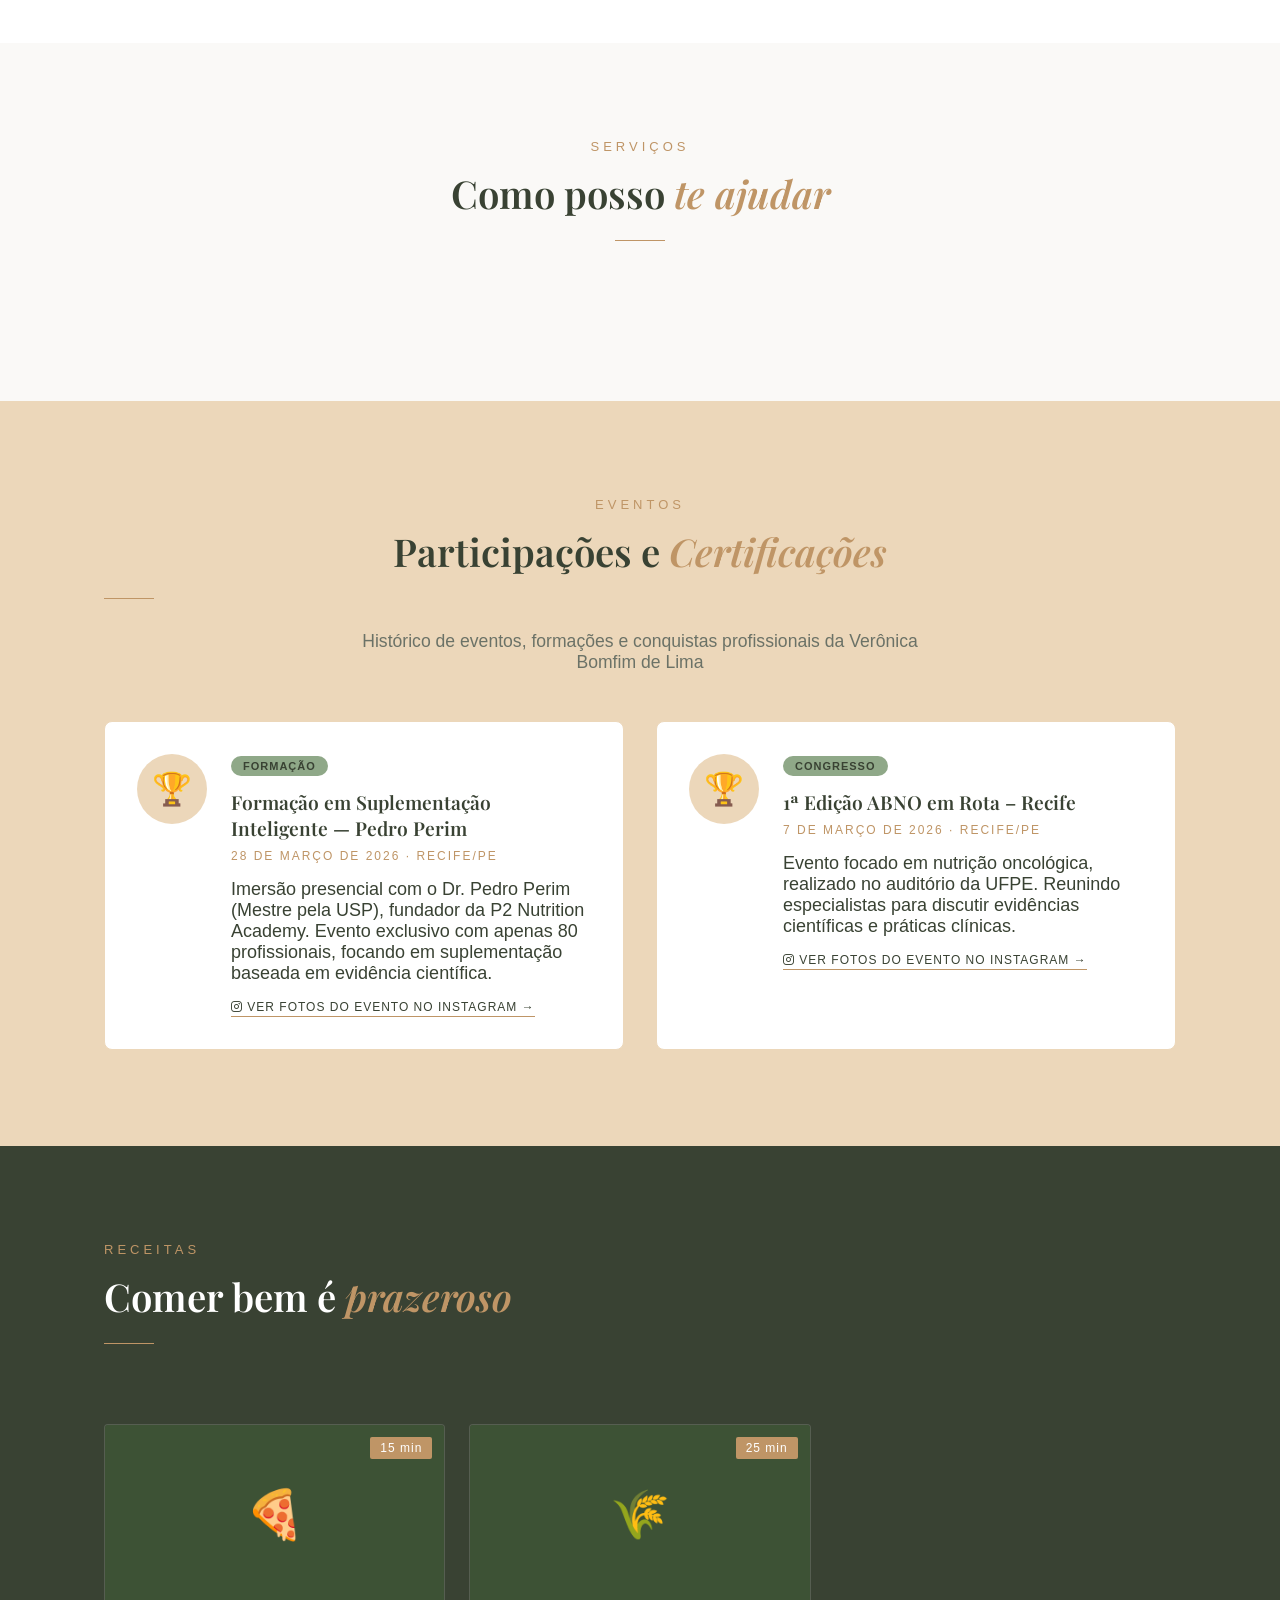
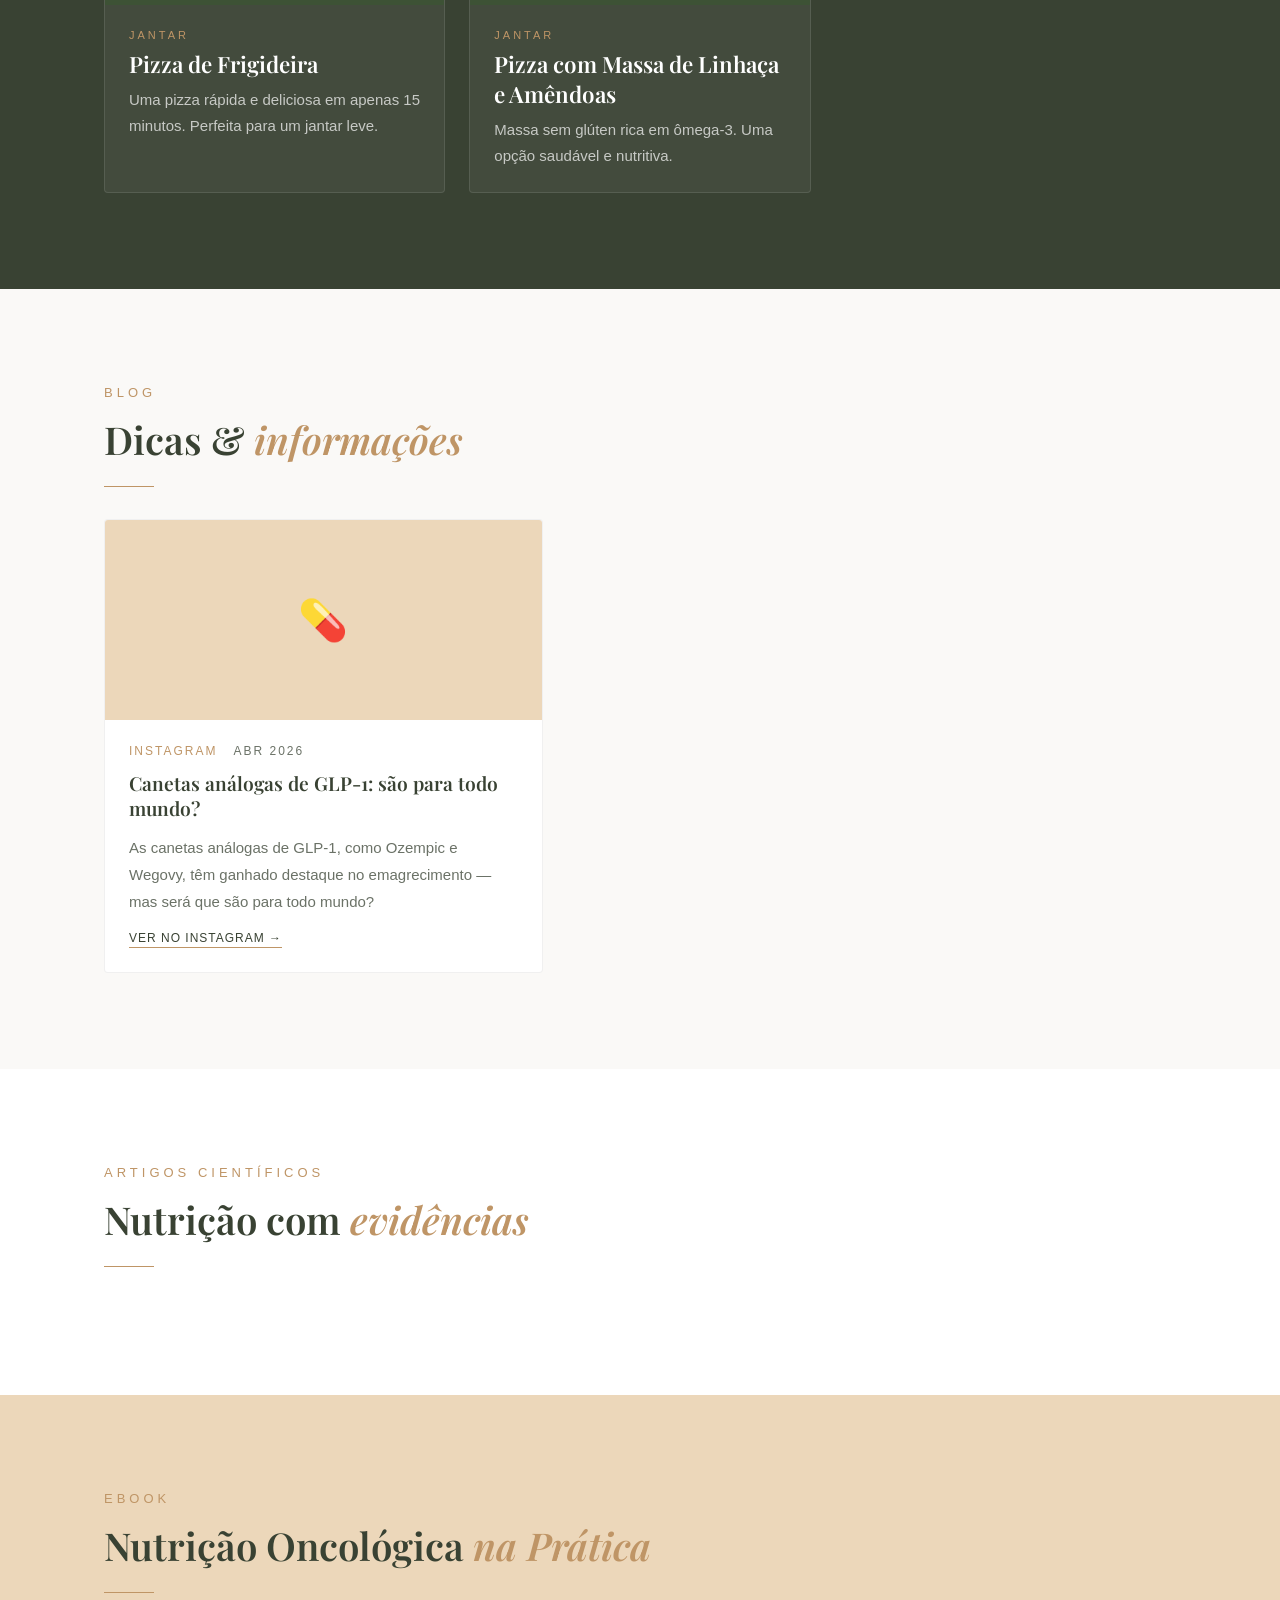
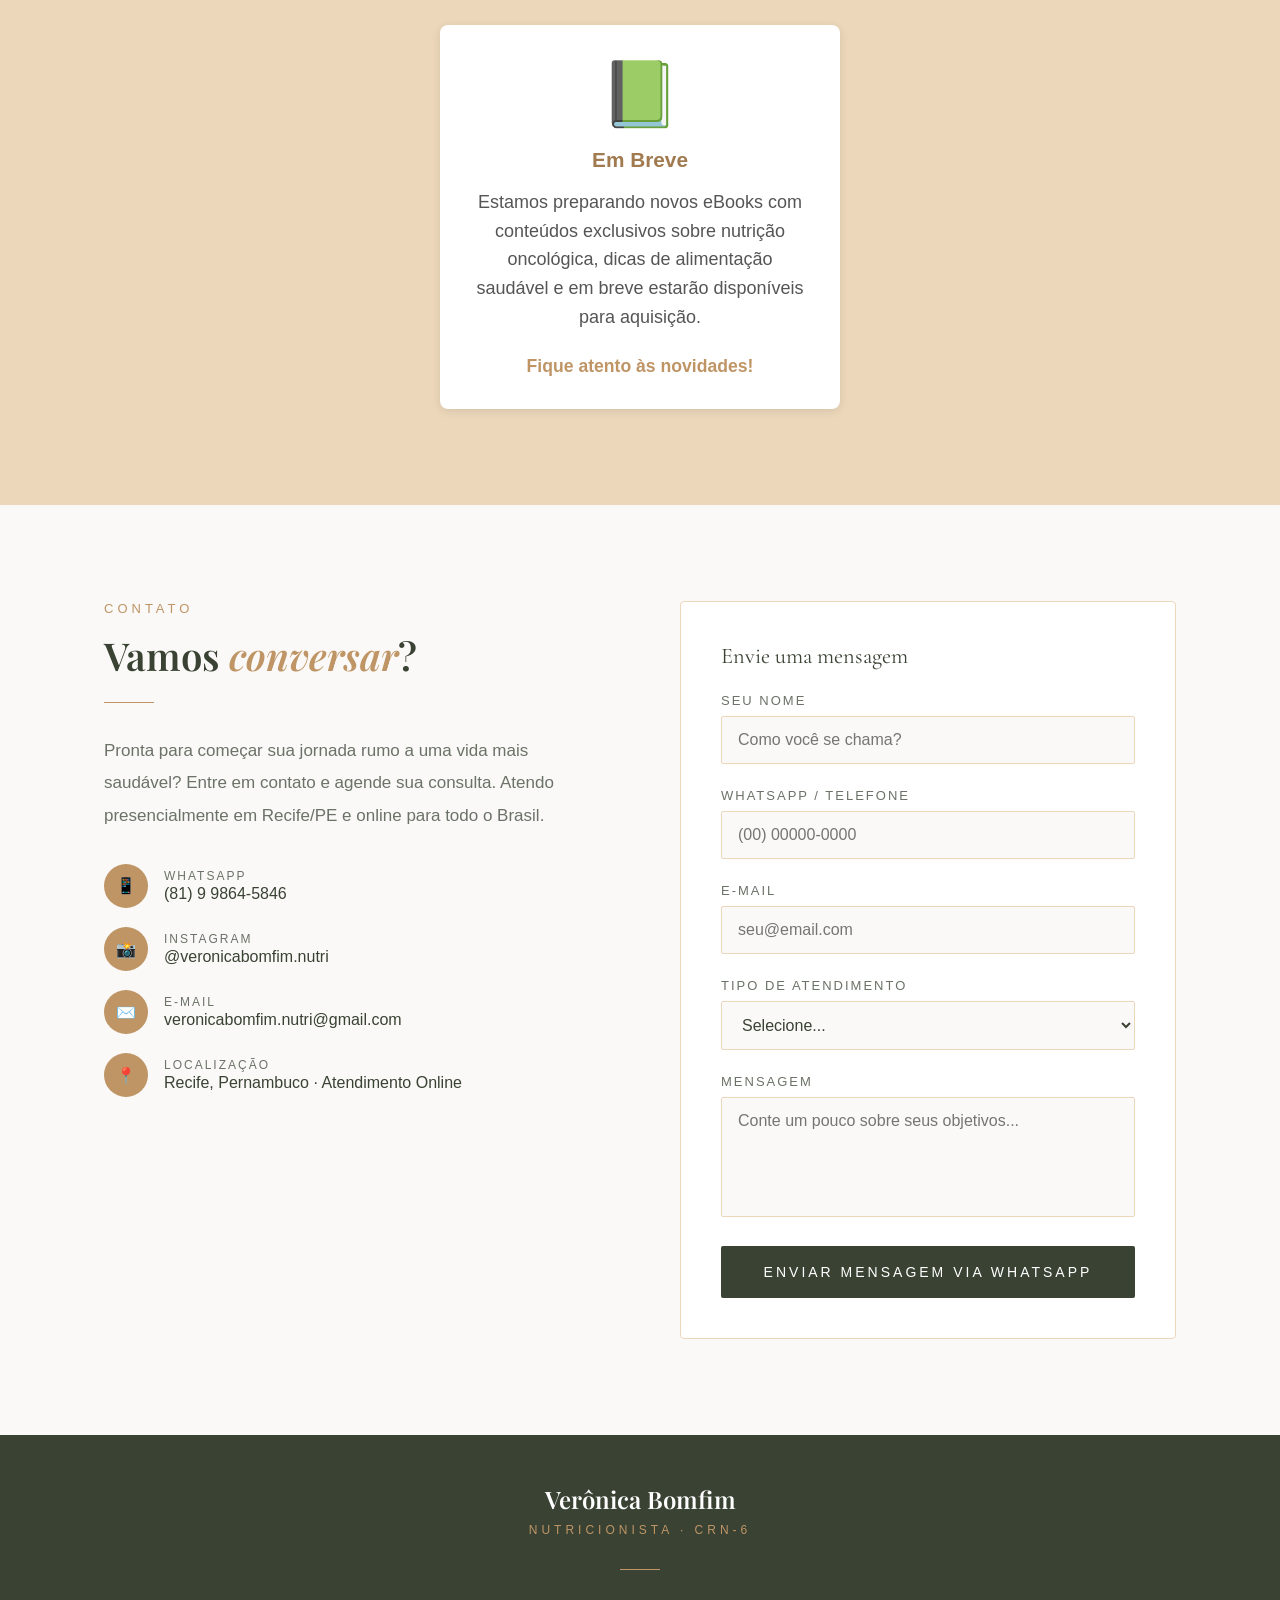
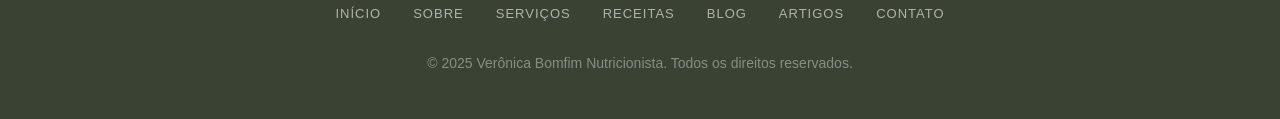
==== commit 1fff4ac4: "Remove referencia a download gratuito do eBook" ====
--- a/index.html
+++ b/index.html
@@ -262,7 +262,7 @@
         <div style="font-size: 4rem; margin-bottom: 1rem;">📗</div>
         <h3 style="color: var(--marrom-escuro); font-size: 1.3rem; margin-bottom: 1rem;">Em Breve</h3>
         <p style="line-height: 1.6; margin-bottom: 1.5rem; color: #555;">
-          Estamos preparando novos eBooks com conteúdos exclusivos sobre nutrição oncológica, dicas de alimentação saudável e em breve estarão disponíveis para download gratuito.
+          Estamos preparando novos eBooks com conteúdos exclusivos sobre nutrição oncológica, dicas de alimentação saudável e em breve estarão disponíveis para aquisição.
         </p>
         <p style="color: var(--marrom-quente); font-weight: 600; font-size: 1.1rem;">
           Fique atento às novidades!
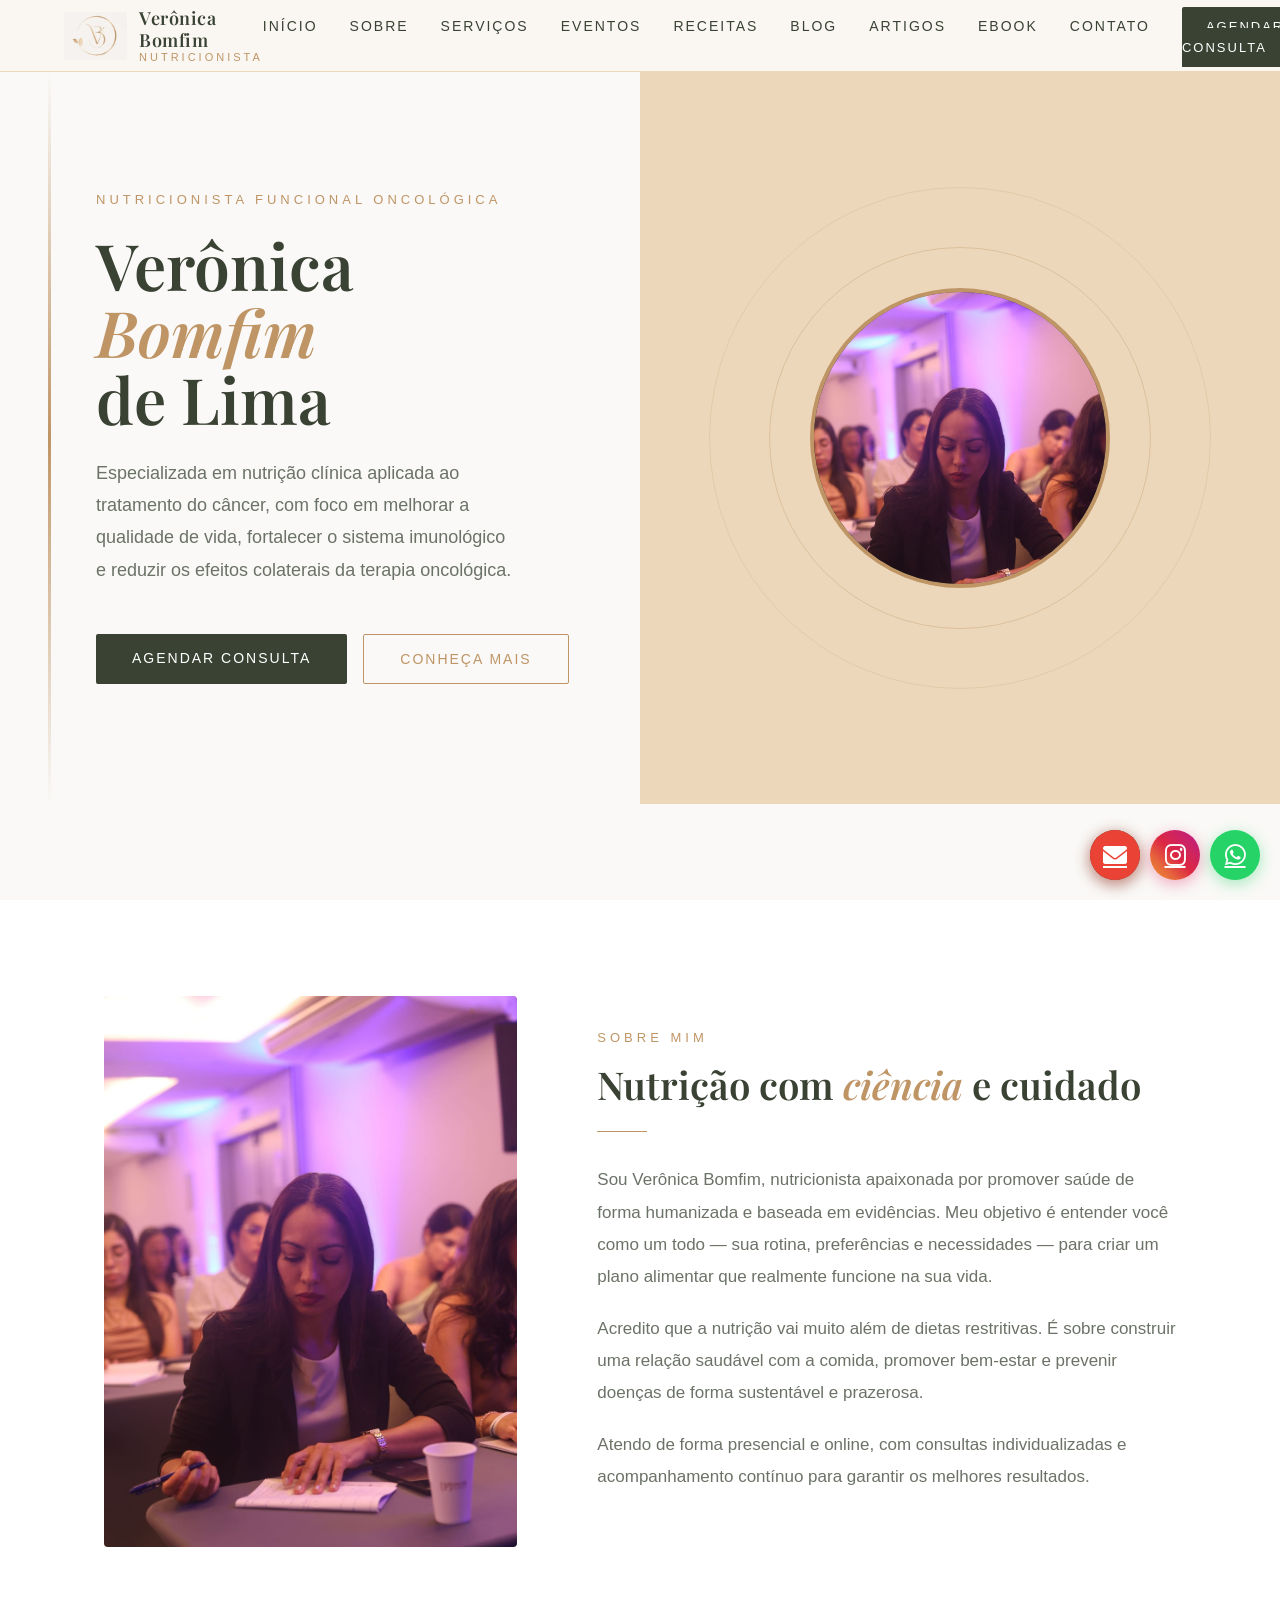
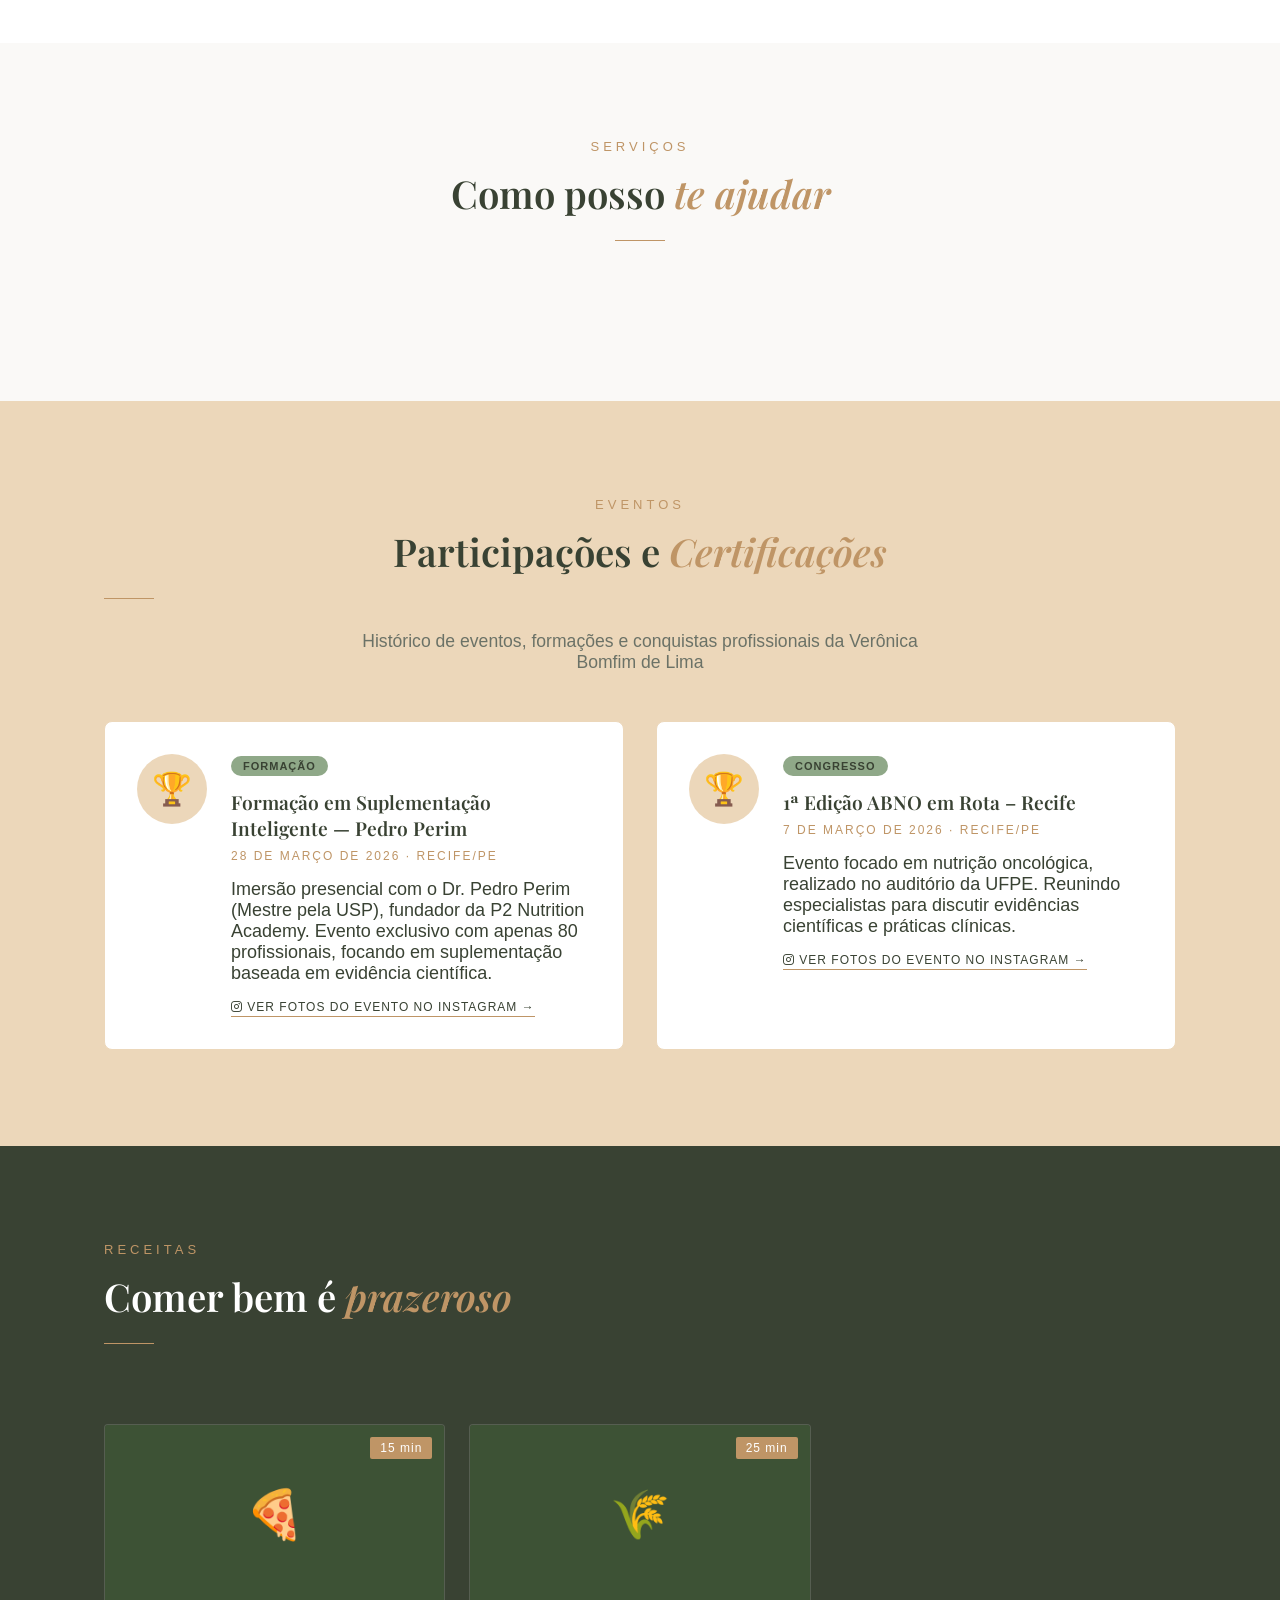
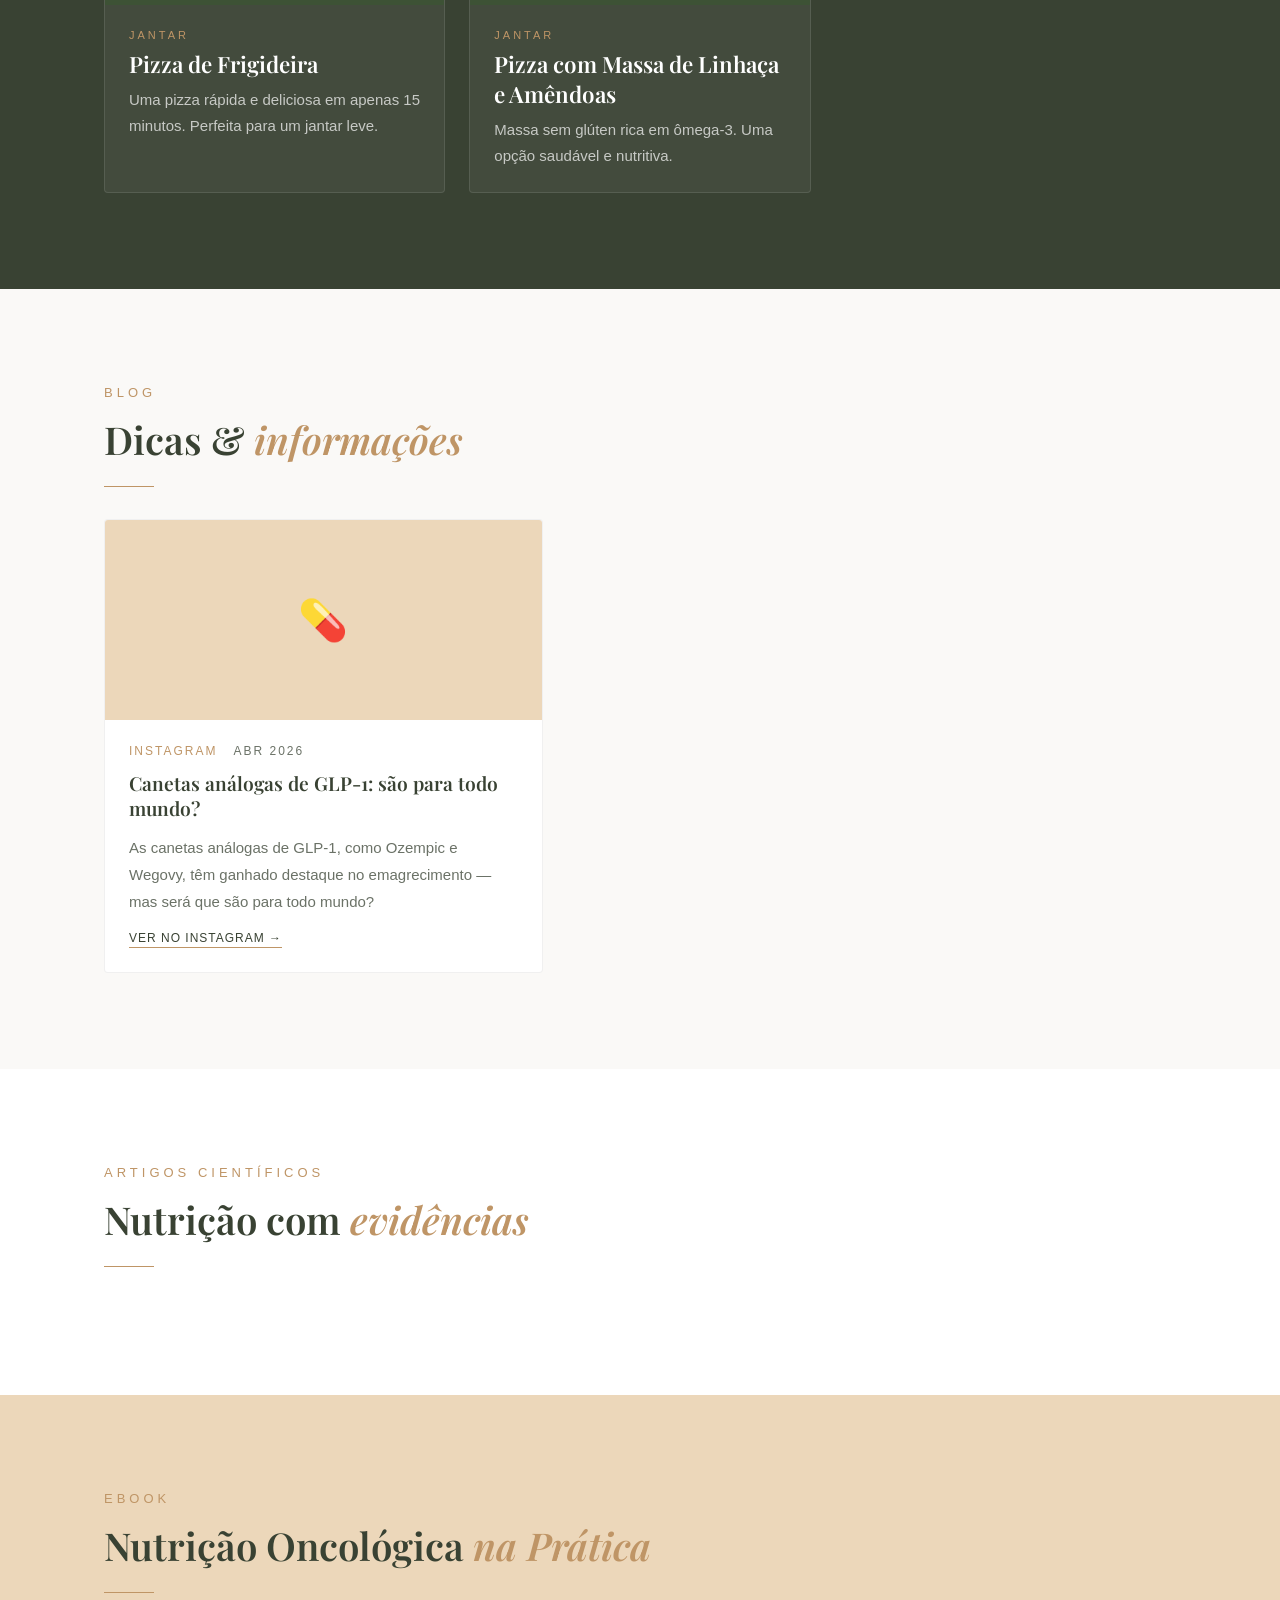
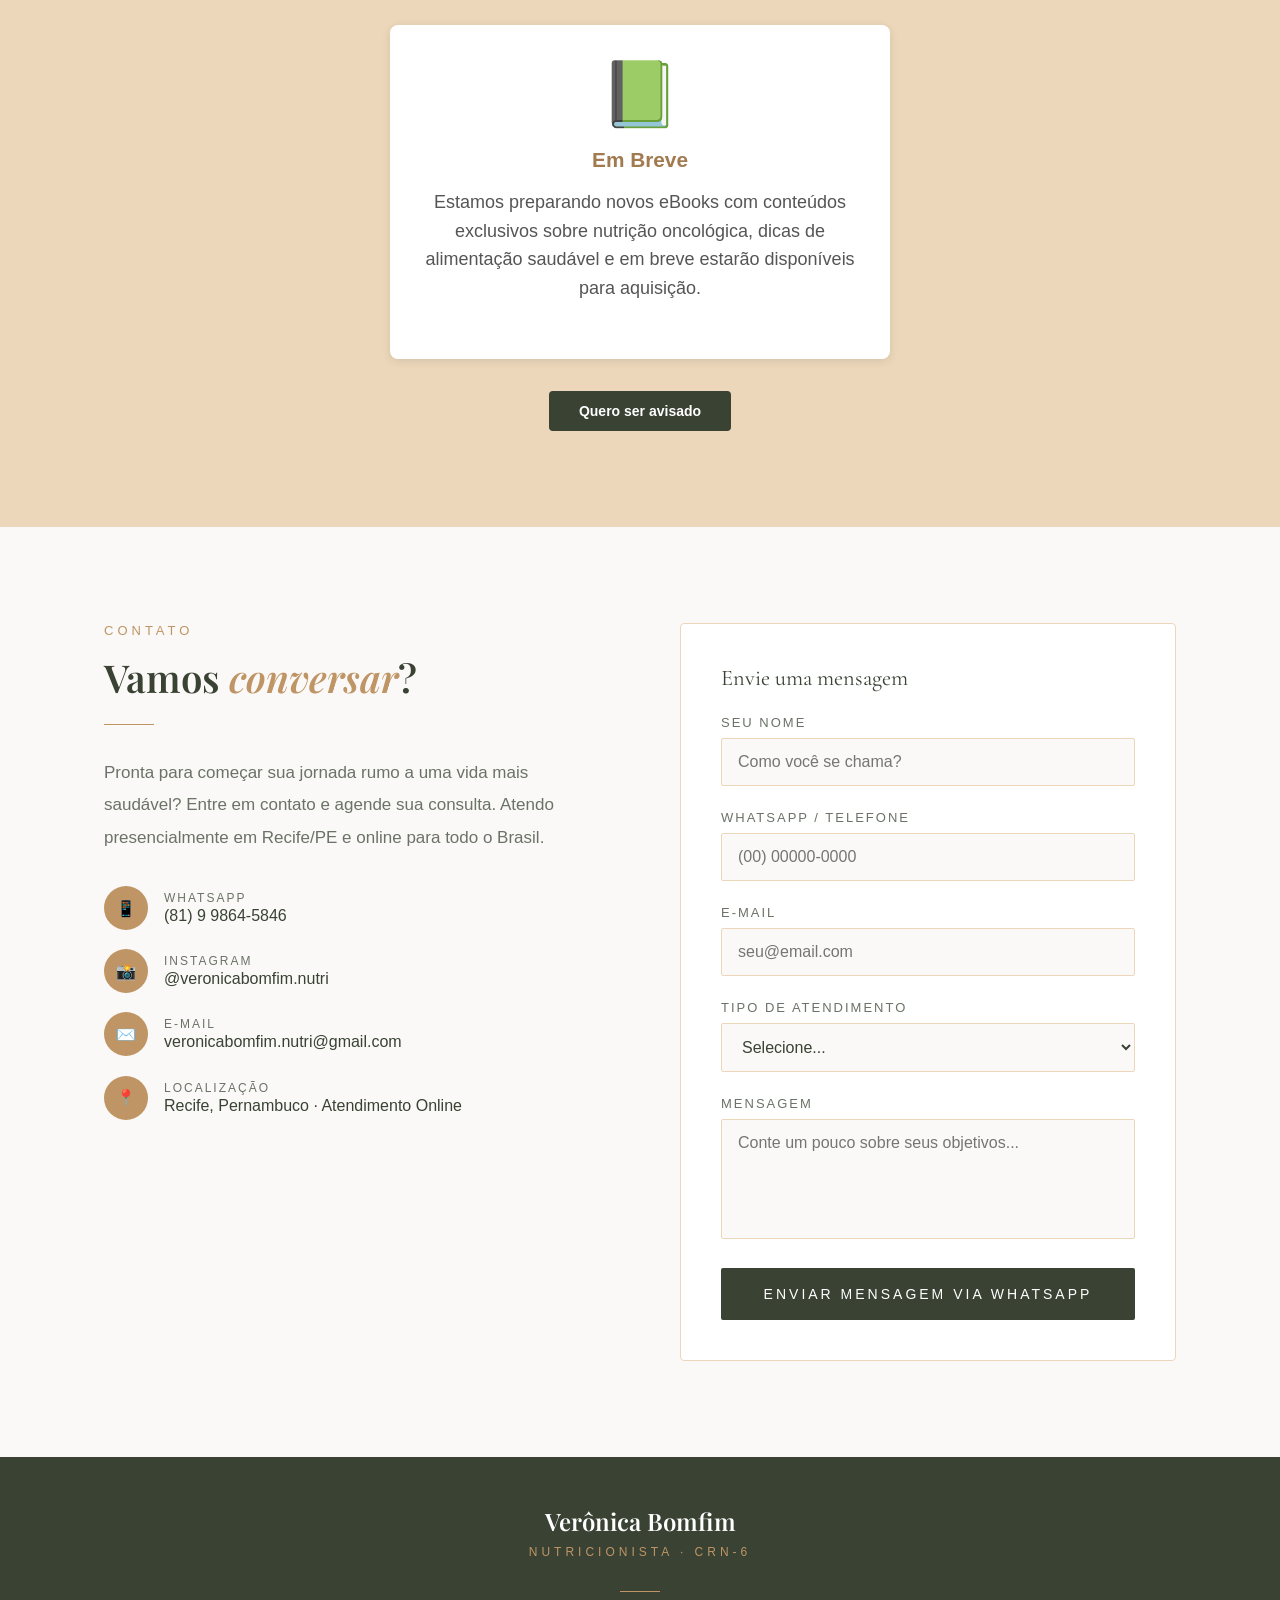
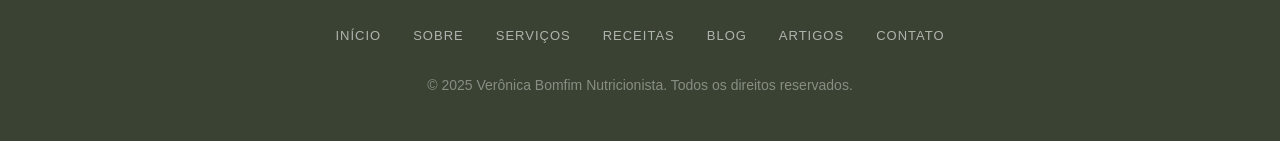
==== commit a3353a7e: "Atualiza botão eBook para link direto do Google Forms e adiciona AGENTS.md - Substitui popup por lin" ====
--- a/index.html
+++ b/index.html
@@ -15,7 +15,7 @@
 <meta name="twitter:card" content="summary_large_image">
 <meta name="twitter:title" content="Verônica Bomfim | Nutricionista Funcional Oncológica">
 <meta name="twitter:description" content="Nutricionista especializada em oncologia funcional em Recife">
-<link rel="canonical" href="https://seu-site.com">
+  <link rel="canonical" href="https://veronicabomfimnutri.com.br">
 <link rel="icon" type="image/jpeg" href="imagens/logo/favicon.jpg?v=1.0">
 <title>Verônica Bomfim | Nutricionista Funcional Oncológica em Recife</title>
 
@@ -35,7 +35,7 @@
   },
   "telephone": "(81) 9 9864-5846",
   "email": "veronicabomfim.nutri@gmail.com",
-  "url": "https://seu-site.com",
+  "url": "https://veronicabomfimnutri.com.br",
   "priceRange": "$$",
   "areaServed": ["Recife", "Pernambuco", "Brasil"],
   "serviceArea": {
@@ -74,7 +74,7 @@
     <li><a href="#contato">Contato</a></li>
     <li><a href="https://wa.me/5581998645846?text=Gostaria%20de%20agendar%20uma%20consulta%20com%20voc%C3%AA%2C%20Ver%C3%B4nica%20Bomfim" class="nav-cta">Agendar Consulta</a></li>
   </ul>
-  <div class="menu-toggle" onclick="toggleMenu()">
+  <div class="menu-toggle" onclick="toggleMenu()" aria-label="Abrir menu" aria-expanded="false" role="button" tabindex="0">
     <span></span><span></span><span></span>
   </div>
 </nav>
@@ -98,7 +98,7 @@
   </div>
   <div class="hero-right">
     <div class="hero-img-container">
-      <img src="imagens/foto-veronica.jpeg" alt="Verônica Bomfim de Lima" style="width:100%;height:100%;object-fit:cover;object-position: center 30%;">
+        <img src="imagens/foto-veronica.jpeg" alt="Verônica Bomfim de Lima" width="600" height="800" style="width:100%;height:100%;object-fit:cover;object-position: center 30%;">
     </div>
   </div>
 </section>
@@ -108,7 +108,7 @@
   <div class="container">
     <div class="sobre-grid">
       <div class="sobre-img-wrap">
-        <div class="sobre-img-box"><img src="imagens/foto-veronica.jpeg" alt="Verônica Bomfim de Lima" style="width:100%;height:100%;object-fit:cover;object-position: center 30%;"></div>
+        <div class="sobre-img-box"><img src="imagens/foto-veronica.jpeg" alt="Verônica Bomfim de Lima" width="600" height="800" loading="lazy" style="width:100%;height:100%;object-fit:cover;object-position: center 30%;"></div>
         <div class="sobre-deco"></div>
       </div>
       <div class="sobre-texto">
@@ -258,17 +258,18 @@
     <h2 class="secao-titulo">Nutrição Oncológica <em>na Prática</em></h2>
     <div class="divisor"></div>
     <div class="ebook-grid" id="ebook-grid">
-      <div class="ebook-card" style="background: white; border-radius: 8px; padding: 2rem; box-shadow: 0 2px 10px rgba(0,0,0,0.1); max-width: 400px; margin: 0 auto; text-align: center;">
+      <div class="ebook-card" style="background: white; border-radius: 8px; padding: 2rem; box-shadow: 0 2px 10px rgba(0,0,0,0.1); max-width: 500px; margin: 0 auto; text-align: center;">
         <div style="font-size: 4rem; margin-bottom: 1rem;">📗</div>
         <h3 style="color: var(--marrom-escuro); font-size: 1.3rem; margin-bottom: 1rem;">Em Breve</h3>
         <p style="line-height: 1.6; margin-bottom: 1.5rem; color: #555;">
           Estamos preparando novos eBooks com conteúdos exclusivos sobre nutrição oncológica, dicas de alimentação saudável e em breve estarão disponíveis para aquisição.
         </p>
-        <p style="color: var(--marrom-quente); font-weight: 600; font-size: 1.1rem;">
-          Fique atento às novidades!
-        </p>
-      </div>
-    </div>
+    </div>
+  </div>
+  <div style="text-align: center; margin-top: 2rem;">
+    <a href="https://forms.gle/urCnM8Z9TxkheZw39" target="_blank" style="display: inline-block; padding: 12px 30px; background: var(--verde-escuro); color: white; border: none; border-radius: 4px; cursor: pointer; font-weight: 600; font-size: 14px; text-decoration: none;">
+      Quero ser avisado
+    </a>
   </div>
 </section>
 
@@ -410,19 +411,19 @@
 </script>
 
 <!-- Eventos Floating Icon -->
-<a href="#" onclick="abrirPopupEventos(event)" class="social-float eventos-float">
+<a href="#" onclick="abrirPopupEventos(event)" class="social-float eventos-float" aria-label="Ver participações em eventos">
   <i class="fas fa-award"></i>
 </a>
 <!-- Instagram Floating Icon -->
-<a href="https://www.instagram.com/veronicabomfim.nutri/" target="_blank" class="social-float instagram-float">
+<a href="https://www.instagram.com/veronicabomfim.nutri/" target="_blank" class="social-float instagram-float" aria-label="Instagram da Verônica Bomfim">
   <i class="fab fa-instagram"></i>
 </a>
 <!-- WhatsApp Floating Icon -->
-<a href="https://wa.me/5581998645846?text=Gostaria%20de%20agendar%20uma%20consulta%20com%20voc%C3%AA%2C%20Ver%C3%B4nica%20Bomfim" target="_blank" class="social-float whatsapp-float">
+<a href="https://wa.me/5581998645846?text=Gostaria%20de%20agendar%20uma%20consulta%20com%20voc%C3%AA%2C%20Ver%C3%B4nica%20Bomfim" target="_blank" class="social-float whatsapp-float" aria-label="Agendar consulta via WhatsApp">
   <i class="fab fa-whatsapp"></i>
 </a>
 <!-- Email Floating Icon -->
-<a href="mailto:veronicabomfim.nutri@gmail.com" class="social-float email-float">
+<a href="mailto:veronicabomfim.nutri@gmail.com" class="social-float email-float" aria-label="Enviar e-mail para Verônica Bomfim">
   <i class="fas fa-envelope"></i>
 </a>
 
@@ -774,60 +775,11 @@
           </div>
         </div>
       </div>
-    </div>
-  </div>
+     </div>
+   </div>
 </div>
 
-<script>
-function enviarWhatsApp() {
-  const nome = document.getElementById('form-nome').value;
-  const telefone = document.getElementById('form-telefone').value;
-  const email = document.getElementById('form-email').value;
-  const atendimento = document.getElementById('form-atendimento').value;
-  const mensagem = document.getElementById('form-mensagem').value;
-
-  let texto = `Olá Verônica! Vim pelo site.\n\n`;
-  if (nome) texto += `*Nome:* ${nome}\n`;
-  if (telefone) texto += `*Telefone:* ${telefone}\n`;
-  if (email) texto += `*E-mail:* ${email}\n`;
-  if (atendimento && atendimento !== 'Selecione...') texto += `*Interesse:* ${atendimento}\n`;
-  if (mensagem) texto += `\n*Mensagem:*\n${mensagem}`;
-
-  const url = `https://wa.me/5581998645846?text=Gostaria%20de%20agendar%20uma%20consulta%20com%20voc%C3%AA%2C%20Ver%C3%B4nica%20Bomfim?text=${encodeURIComponent(texto)}`;
-  window.open(url, '_blank');
-}
-
-function abrirPopupEventos(e) {
-  if (e) e.preventDefault();
-  document.getElementById('popupEventos').classList.add('ativo');
-  document.body.style.overflow = 'hidden';
-}
-
-function fecharPopupEventos() {
-  document.getElementById('popupEventos').classList.remove('ativo');
-  document.body.style.overflow = '';
-}
-
-document.getElementById('popupEventos').addEventListener('click', function(e) {
-  if (e.target === this) {
-    fecharPopupEventos();
-  }
-});
-
-document.addEventListener('keydown', function(e) {
-  if (e.key === 'Escape') {
-    fecharPopupEventos();
-  }
-});
-
-// Popup de eventos - desativado temporariamente
-// setTimeout(() => {
-//   abrirPopupEventos();
-//   setTimeout(() => {
-//     fecharPopupEventos();
-//   }, 5000);
-// }, 3000);
-</script>
+
 
 </body>
 </html>
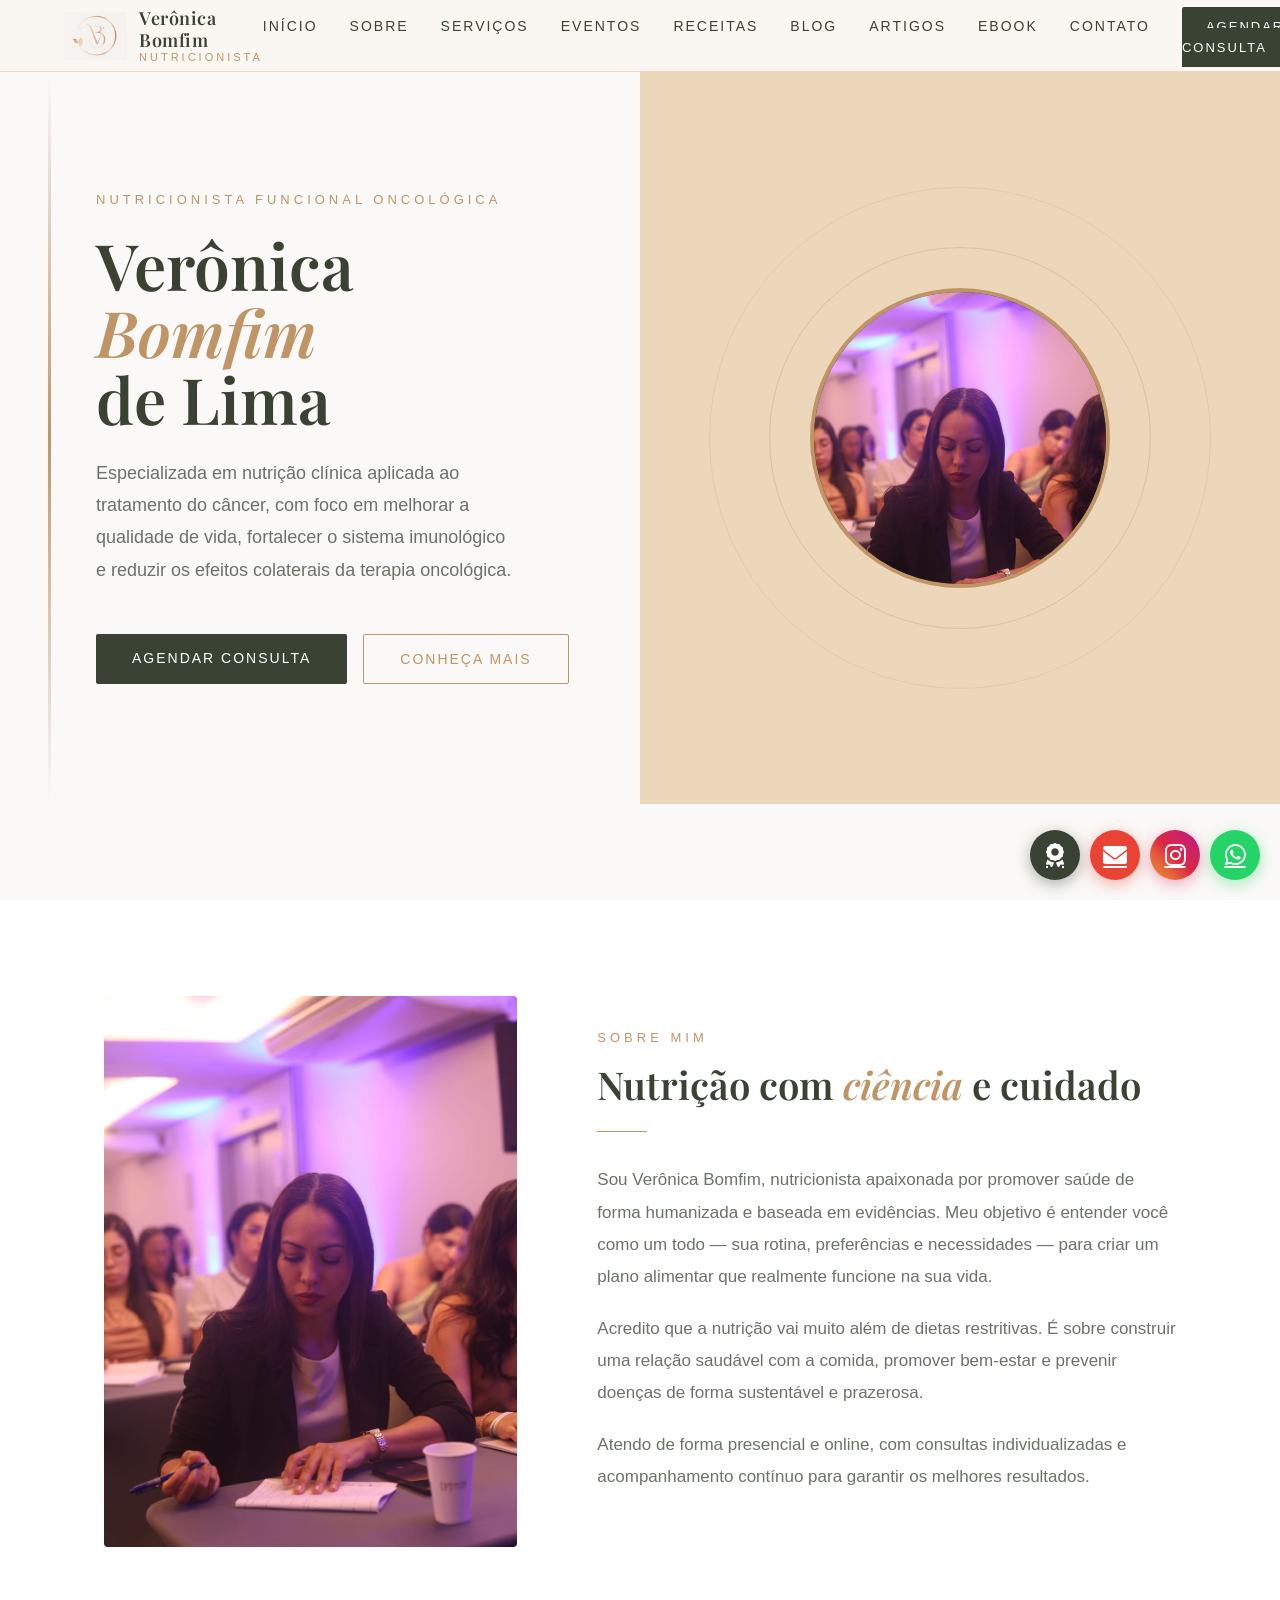
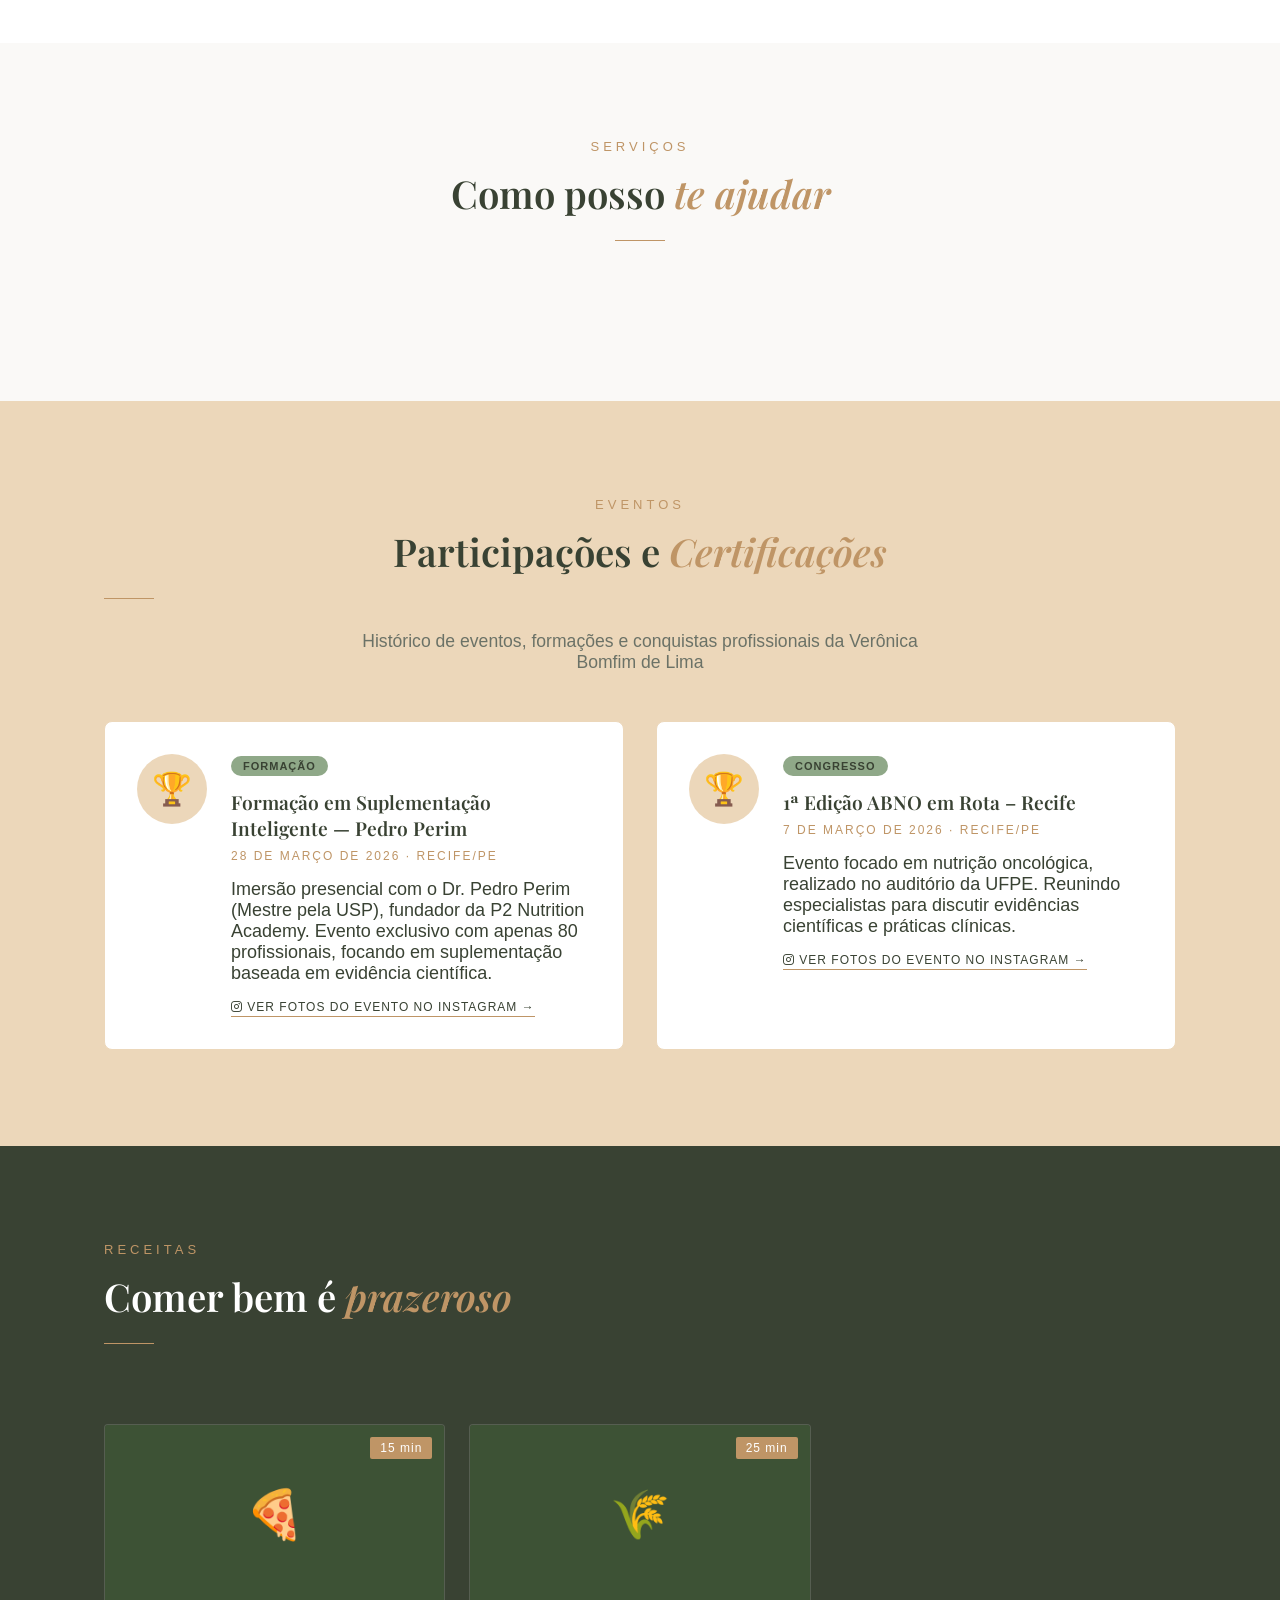
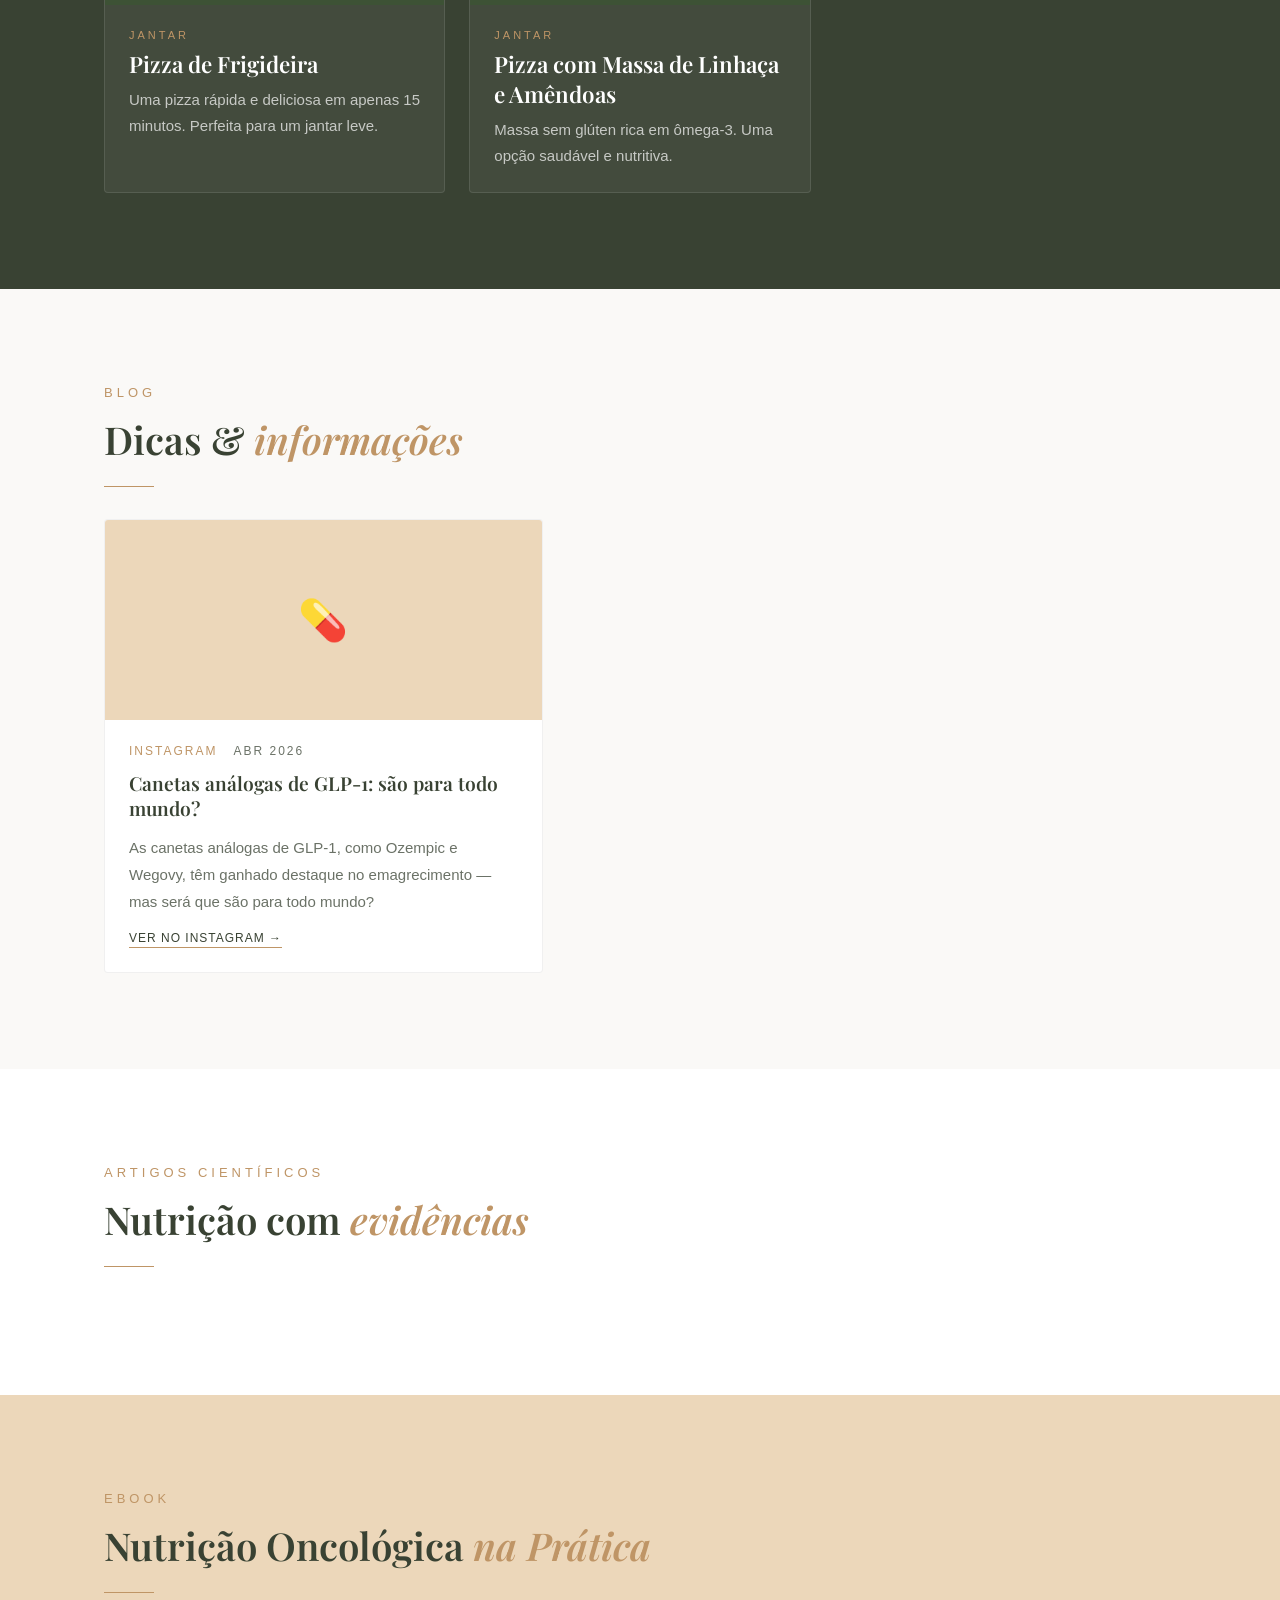
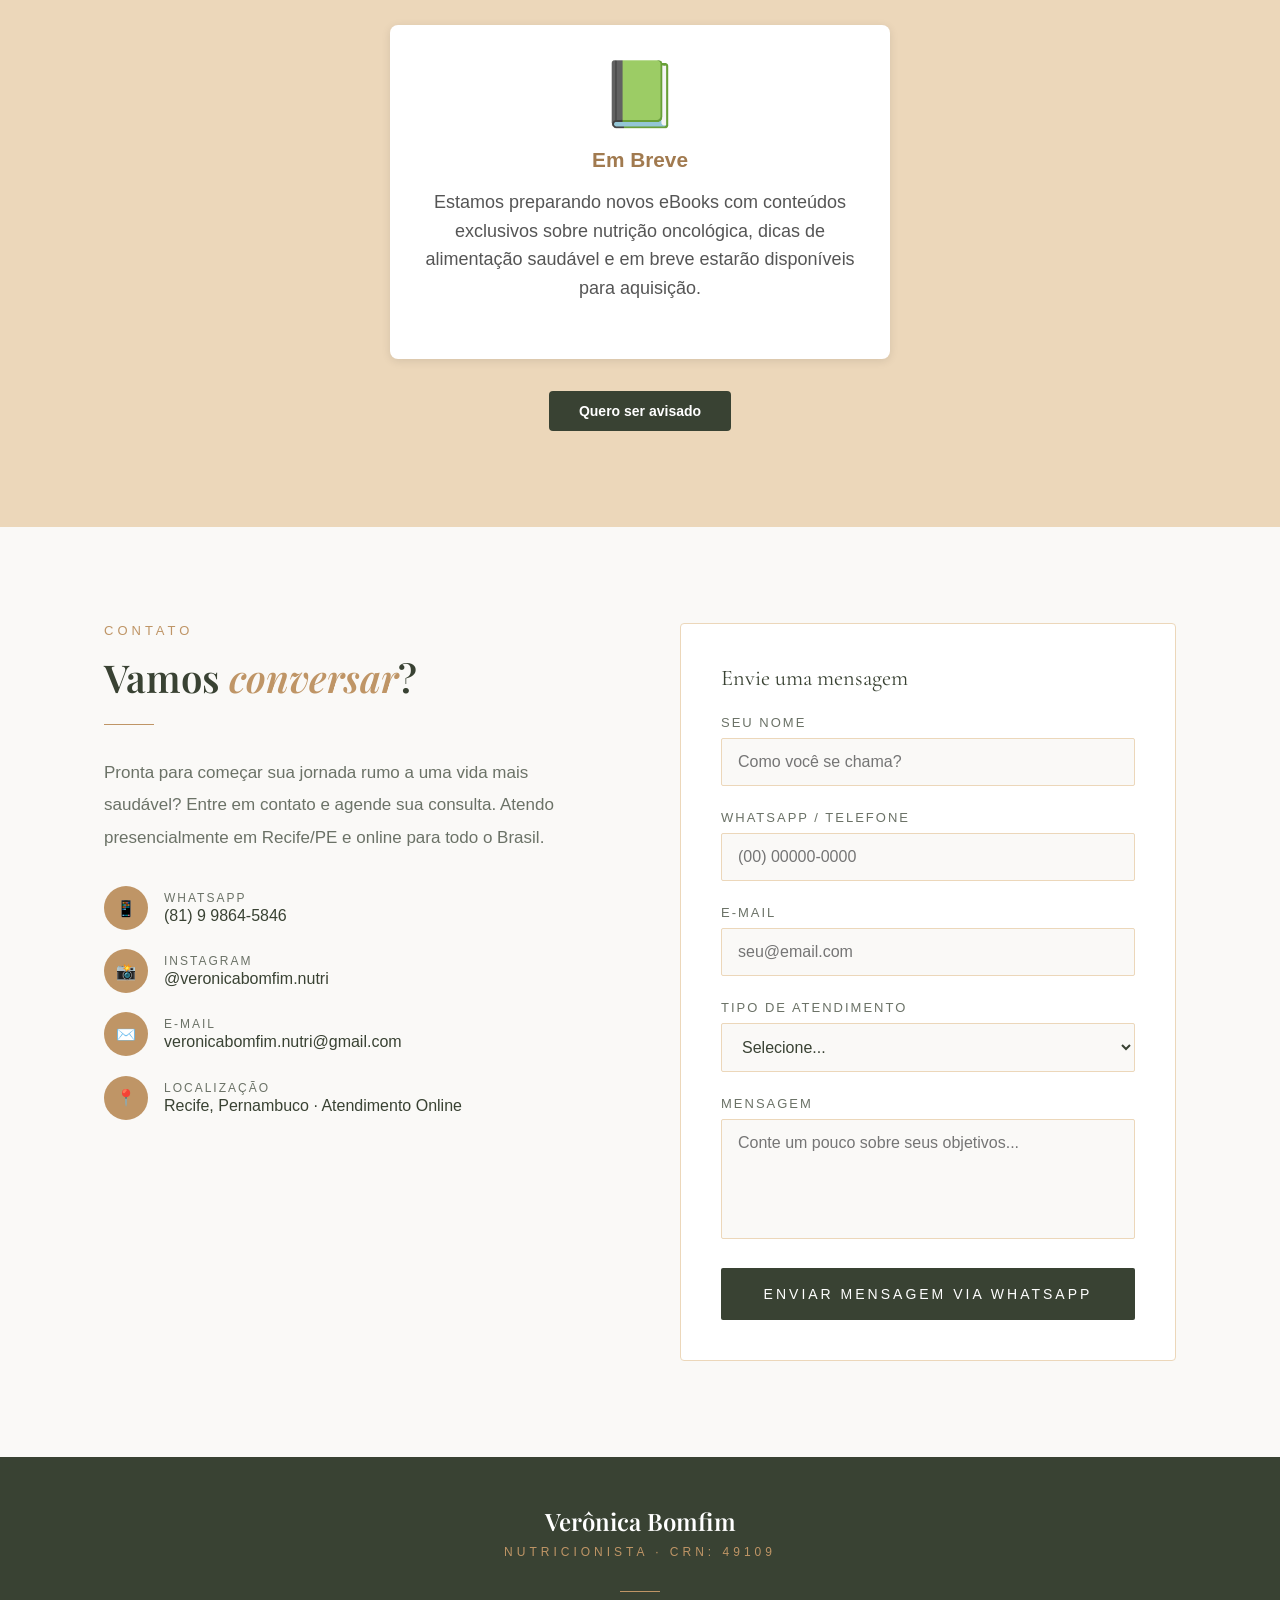
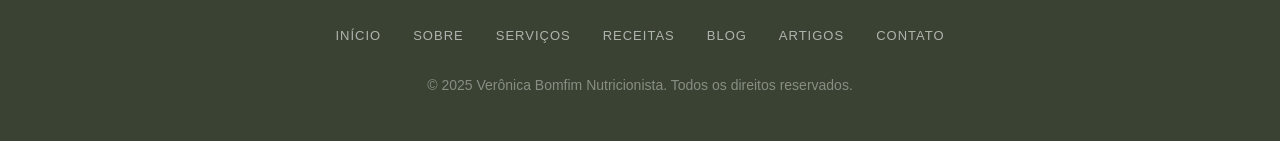
==== commit 0bb806d4: "Fix floating icons: adjust eventos position and open email in new tab, add popup eventos JS function" ====
--- a/index.html
+++ b/index.html
@@ -1,26 +1,30 @@
 <!DOCTYPE html>
 <html lang="pt-BR">
+
 <head>
-<meta charset="UTF-8">
-<meta name="viewport" content="width=device-width, initial-scale=1.0, maximum-scale=1.0, user-scalable=no">
-<meta name="description" content="Verônica Bomfim - Nutricionista Funcional Oncológica especializada em nutrição clínica para pacientes com câncer. Consultas presenciais e online em Recife.">
-<meta name="keywords" content="nutricionista, nutrição oncológica, nutrição funcional, Recife, nutrição clínica, câncer, saúde">
-<meta name="author" content="Verônica Bomfim">
-<meta name="robots" content="index, follow">
-<meta name="language" content="Portuguese (Brazilian)">
-<meta property="og:title" content="Verônica Bomfim | Nutricionista Funcional Oncológica">
-<meta property="og:description" content="Especializada em nutrição clínica aplicada ao tratamento do câncer. Melhora qualidade de vida e reduz efeitos colaterais.">
-<meta property="og:type" content="website">
-<meta property="og:image" content="imagens/foto-veronica.jpeg">
-<meta name="twitter:card" content="summary_large_image">
-<meta name="twitter:title" content="Verônica Bomfim | Nutricionista Funcional Oncológica">
-<meta name="twitter:description" content="Nutricionista especializada em oncologia funcional em Recife">
+  <meta charset="UTF-8">
+  <meta name="viewport" content="width=device-width, initial-scale=1.0, maximum-scale=1.0, user-scalable=no">
+  <meta name="description"
+    content="Verônica Bomfim - Nutricionista Funcional Oncológica especializada em nutrição clínica para pacientes com câncer. Consultas presenciais e online em Recife.">
+  <meta name="keywords"
+    content="nutricionista, nutrição oncológica, nutrição funcional, Recife, nutrição clínica, câncer, saúde">
+  <meta name="author" content="Verônica Bomfim">
+  <meta name="robots" content="index, follow">
+  <meta name="language" content="Portuguese (Brazilian)">
+  <meta property="og:title" content="Verônica Bomfim | Nutricionista Funcional Oncológica">
+  <meta property="og:description"
+    content="Especializada em nutrição clínica aplicada ao tratamento do câncer. Melhora qualidade de vida e reduz efeitos colaterais.">
+  <meta property="og:type" content="website">
+  <meta property="og:image" content="imagens/foto-veronica.jpeg">
+  <meta name="twitter:card" content="summary_large_image">
+  <meta name="twitter:title" content="Verônica Bomfim | Nutricionista Funcional Oncológica">
+  <meta name="twitter:description" content="Nutricionista especializada em oncologia funcional em Recife">
   <link rel="canonical" href="https://veronicabomfimnutri.com.br">
-<link rel="icon" type="image/jpeg" href="imagens/logo/favicon.jpg?v=1.0">
-<title>Verônica Bomfim | Nutricionista Funcional Oncológica em Recife</title>
-
-<!-- Schema Markup para SEO -->
-<script type="application/ld+json">
+  <link rel="icon" type="image/jpeg" href="imagens/logo/favicon.jpg?v=1.0">
+  <title>Verônica Bomfim | Nutricionista Funcional Oncológica em Recife</title>
+
+  <!-- Schema Markup para SEO -->
+  <script type="application/ld+json">
 {
   "@context": "https://schema.org/",
   "@type": "LocalBusiness",
@@ -44,742 +48,812 @@
   }
 }
 </script>
-<link href="https://fonts.googleapis.com/css2?family=Playfair+Display:wght@400;500;600;700&family=TT+Norms:wght@400;500;600&display=swap" rel="stylesheet">
-<link href="https://fonts.googleapis.com/css2?family=Cormorant+Garamond:wght@400;500;600&display=swap" rel="stylesheet">
-<link href="https://cdn.cdnfonts.com/css/nesans" rel="stylesheet">
-<link rel="preconnect" href="https://fonts.googleapis.com">
-<link rel="stylesheet" href="https://cdnjs.cloudflare.com/ajax/libs/font-awesome/6.0.0/css/all.min.css">
-<link rel="stylesheet" href="css/estilos.css">
+  <link
+    href="https://fonts.googleapis.com/css2?family=Playfair+Display:wght@400;500;600;700&family=TT+Norms:wght@400;500;600&display=swap"
+    rel="stylesheet">
+  <link href="https://fonts.googleapis.com/css2?family=Cormorant+Garamond:wght@400;500;600&display=swap"
+    rel="stylesheet">
+  <link href="https://cdn.cdnfonts.com/css/nesans" rel="stylesheet">
+  <link rel="preconnect" href="https://fonts.googleapis.com">
+  <link rel="stylesheet" href="https://cdnjs.cloudflare.com/ajax/libs/font-awesome/6.0.0/css/all.min.css">
+  <link rel="stylesheet" href="css/estilos.css">
 </head>
+
 <body>
 
-<!-- ========== NAV ========== -->
-<nav>
-  <a href="#inicio" class="nav-logo">
-    <img src="imagens/logo/logo.jpg" alt="Verônica Bomfim" class="nav-logo-img">
-    <div class="nav-logo-text">
-      <span class="nav-logo-name">Verônica Bomfim</span>
-      <span class="nav-logo-sub">Nutricionista</span>
-    </div>
-  </a>
-  <ul class="nav-links">
-    <li><a href="#inicio">Início</a></li>
-    <li><a href="#sobre">Sobre</a></li>
-    <li><a href="#servicos">Serviços</a></li>
-    <li><a href="#eventos">Eventos</a></li>
-    <li><a href="#receitas">Receitas</a></li>
-    <li><a href="#blog">Blog</a></li>
-    <li><a href="#artigos">Artigos</a></li>
-    <li><a href="#ebook">eBook</a></li>
-    <li><a href="#contato">Contato</a></li>
-    <li><a href="https://wa.me/5581998645846?text=Gostaria%20de%20agendar%20uma%20consulta%20com%20voc%C3%AA%2C%20Ver%C3%B4nica%20Bomfim" class="nav-cta">Agendar Consulta</a></li>
-  </ul>
-  <div class="menu-toggle" onclick="toggleMenu()" aria-label="Abrir menu" aria-expanded="false" role="button" tabindex="0">
-    <span></span><span></span><span></span>
-  </div>
-</nav>
-
-<!-- ========== HERO ========== -->
-<section id="inicio">
-  <div class="hero-left">
-    <span class="hero-tag">Nutricionista Funcional Oncológica</span>
-    <h1 class="hero-title">
-      Verônica<br>
-      <em>Bomfim</em><br>
-      de Lima
-    </h1>
-    <p class="hero-desc">
-      Especializada em nutrição clínica aplicada ao tratamento do câncer, com foco em melhorar a qualidade de vida, fortalecer o sistema imunológico e reduzir os efeitos colaterais da terapia oncológica.
-    </p>
-    <div class="hero-btns">
-      <a href="https://wa.me/5581998645846?text=Gostaria%20de%20agendar%20uma%20consulta%20com%20voc%C3%AA%2C%20Ver%C3%B4nica%20Bomfim" class="btn-primario">Agendar Consulta</a>
-      <a href="#sobre" class="btn-secundario">Conheça Mais</a>
-    </div>
-  </div>
-  <div class="hero-right">
-    <div class="hero-img-container">
-        <img src="imagens/foto-veronica.jpeg" alt="Verônica Bomfim de Lima" width="600" height="800" style="width:100%;height:100%;object-fit:cover;object-position: center 30%;">
-    </div>
-  </div>
-</section>
-
-<!-- ========== SOBRE ========== -->
-<section id="sobre">
-  <div class="container">
-    <div class="sobre-grid">
-      <div class="sobre-img-wrap">
-        <div class="sobre-img-box"><img src="imagens/foto-veronica.jpeg" alt="Verônica Bomfim de Lima" width="600" height="800" loading="lazy" style="width:100%;height:100%;object-fit:cover;object-position: center 30%;"></div>
-        <div class="sobre-deco"></div>
-      </div>
-      <div class="sobre-texto">
-        <span class="secao-tag">Sobre Mim</span>
-        <h2 class="secao-titulo">Nutrição com <em>ciência</em> e cuidado</h2>
+  <!-- ========== NAV ========== -->
+  <nav>
+    <a href="#inicio" class="nav-logo">
+      <img src="imagens/logo/logo.jpg" alt="Verônica Bomfim" class="nav-logo-img">
+      <div class="nav-logo-text">
+        <span class="nav-logo-name">Verônica Bomfim</span>
+        <span class="nav-logo-sub">Nutricionista</span>
+      </div>
+    </a>
+    <ul class="nav-links">
+      <li><a href="#inicio">Início</a></li>
+      <li><a href="#sobre">Sobre</a></li>
+      <li><a href="#servicos">Serviços</a></li>
+      <li><a href="#eventos">Eventos</a></li>
+      <li><a href="#receitas">Receitas</a></li>
+      <li><a href="#blog">Blog</a></li>
+      <li><a href="#artigos">Artigos</a></li>
+      <li><a href="#ebook">eBook</a></li>
+      <li><a href="#contato">Contato</a></li>
+      <li><a
+          href="https://wa.me/5581998645846?text=Gostaria%20de%20agendar%20uma%20consulta%20com%20voc%C3%AA%2C%20Ver%C3%B4nica%20Bomfim"
+          class="nav-cta">Agendar Consulta</a></li>
+    </ul>
+    <div class="menu-toggle" onclick="toggleMenu()" aria-label="Abrir menu" aria-expanded="false" role="button"
+      tabindex="0">
+      <span></span><span></span><span></span>
+    </div>
+  </nav>
+
+  <!-- ========== HERO ========== -->
+  <section id="inicio">
+    <div class="hero-left">
+      <span class="hero-tag">Nutricionista Funcional Oncológica</span>
+      <h1 class="hero-title">
+        Verônica<br>
+        <em>Bomfim</em><br>
+        de Lima
+      </h1>
+      <p class="hero-desc">
+        Especializada em nutrição clínica aplicada ao tratamento do câncer, com foco em melhorar a qualidade de vida,
+        fortalecer o sistema imunológico e reduzir os efeitos colaterais da terapia oncológica.
+      </p>
+      <div class="hero-btns">
+        <a href="https://wa.me/5581998645846?text=Gostaria%20de%20agendar%20uma%20consulta%20com%20voc%C3%AA%2C%20Ver%C3%B4nica%20Bomfim"
+          class="btn-primario">Agendar Consulta</a>
+        <a href="#sobre" class="btn-secundario">Conheça Mais</a>
+      </div>
+    </div>
+    <div class="hero-right">
+      <div class="hero-img-container">
+        <img src="imagens/foto-veronica.jpeg" alt="Verônica Bomfim de Lima" width="600" height="800"
+          style="width:100%;height:100%;object-fit:cover;object-position: center 30%;">
+      </div>
+    </div>
+  </section>
+
+  <!-- ========== SOBRE ========== -->
+  <section id="sobre">
+    <div class="container">
+      <div class="sobre-grid">
+        <div class="sobre-img-wrap">
+          <div class="sobre-img-box"><img src="imagens/foto-veronica.jpeg" alt="Verônica Bomfim de Lima" width="600"
+              height="800" loading="lazy" style="width:100%;height:100%;object-fit:cover;object-position: center 30%;">
+          </div>
+          <div class="sobre-deco"></div>
+        </div>
+        <div class="sobre-texto">
+          <span class="secao-tag">Sobre Mim</span>
+          <h2 class="secao-titulo">Nutrição com <em>ciência</em> e cuidado</h2>
+          <div class="divisor"></div>
+          <p>
+            Sou Verônica Bomfim, nutricionista apaixonada por promover saúde de forma humanizada e baseada em
+            evidências. Meu objetivo é entender você como um todo — sua rotina, preferências e necessidades — para criar
+            um plano alimentar que realmente funcione na sua vida.
+          </p>
+          <p>
+            Acredito que a nutrição vai muito além de dietas restritivas. É sobre construir uma relação saudável com a
+            comida, promover bem-estar e prevenir doenças de forma sustentável e prazerosa.
+          </p>
+          <p>
+            Atendo de forma presencial e online, com consultas individualizadas e acompanhamento contínuo para garantir
+            os melhores resultados.
+          </p>
+        </div>
+      </div>
+    </div>
+  </section>
+
+  <!-- ========== SERVIÇOS ========== -->
+  <section id="servicos">
+    <div class="container">
+      <div class="servicos-header">
+        <span class="secao-tag">Serviços</span>
+        <h2 class="secao-titulo">Como posso <em>te ajudar</em></h2>
         <div class="divisor"></div>
-        <p>
-          Sou Verônica Bomfim, nutricionista apaixonada por promover saúde de forma humanizada e baseada em evidências. Meu objetivo é entender você como um todo — sua rotina, preferências e necessidades — para criar um plano alimentar que realmente funcione na sua vida.
-        </p>
-        <p>
-          Acredito que a nutrição vai muito além de dietas restritivas. É sobre construir uma relação saudável com a comida, promover bem-estar e prevenir doenças de forma sustentável e prazerosa.
-        </p>
-        <p>
-          Atendo de forma presencial e online, com consultas individualizadas e acompanhamento contínuo para garantir os melhores resultados.
-        </p>
-      </div>
-    </div>
-  </div>
-</section>
-
-<!-- ========== SERVIÇOS ========== -->
-<section id="servicos">
-  <div class="container">
-    <div class="servicos-header">
-      <span class="secao-tag">Serviços</span>
-      <h2 class="secao-titulo">Como posso <em>te ajudar</em></h2>
-      <div class="divisor"></div>
-    </div>
-    <div class="servicos-grid" id="servicos-grid">
-      <!-- SERVIÇOS SÃO CARREGADOS AQUI DO ARQUIVO secoes/servicos/lista-servicos.html -->
-    </div>
-  </div>
-</section>
-
-<!-- ========== EVENTOS ========== -->
-<section id="eventos" style="background: var(--bege-claro);">
-  <div class="container">
-    <div class="eventos-header">
-      <span class="secao-tag">Eventos</span>
-      <h2 class="secao-titulo">Participações e <em>Certificações</em></h2>
-      <div class="divisor"></div>
-      <p class="eventos-subtitulo">Histórico de eventos, formações e conquistas profissionais da Verônica Bomfim de Lima</p>
-    </div>
-    <div class="eventos-grid">
-      <div class="evento-card-full">
-        <div class="evento-card-full-icon">🏆</div>
-        <div class="evento-card-full-content">
-          <span class="evento-badge">Formação</span>
-          <h3>Formação em Suplementação Inteligente — Pedro Perim</h3>
-          <div class="evento-card-full-data">28 de Março de 2026 · Recife/PE</div>
-          <p>Imersão presencial com o Dr. Pedro Perim (Mestre pela USP), fundador da P2 Nutrition Academy. Evento exclusivo com apenas 80 profissionais, focando em suplementação baseada em evidência científica.</p>
-          <a href="https://www.instagram.com/p/DWzufsUEUhm/" target="_blank" class="artigo-link">
-            <i class="fab fa-instagram"></i> Ver fotos do evento no Instagram →
-          </a>
-        </div>
-      </div>
-      <div class="evento-card-full">
-        <div class="evento-card-full-icon">🏆</div>
-        <div class="evento-card-full-content">
-          <span class="evento-badge">Congresso</span>
-          <h3>1ª Edição ABNO em Rota – Recife</h3>
-          <div class="evento-card-full-data">7 de Março de 2026 · Recife/PE</div>
-          <p>Evento focado em nutrição oncológica, realizado no auditório da UFPE. Reunindo especialistas para discutir evidências científicas e práticas clínicas.</p>
-          <a href="https://www.instagram.com/p/DVmo4goirjM/" target="_blank" class="artigo-link">
-            <i class="fab fa-instagram"></i> Ver fotos do evento no Instagram →
-          </a>
-        </div>
-      </div>
-    </div>
-  </div>
-</section>
-
-<!-- ========== RECEITAS ========== -->
-<section id="receitas">
-  <div class="container">
-    <div class="receitas-header">
-      <div>
-        <span class="secao-tag">Receitas</span>
-        <h2 class="secao-titulo">Comer bem é <em>prazeroso</em></h2>
+      </div>
+      <div class="servicos-grid" id="servicos-grid">
+        <!-- SERVIÇOS SÃO CARREGADOS AQUI DO ARQUIVO secoes/servicos/lista-servicos.html -->
+      </div>
+    </div>
+  </section>
+
+  <!-- ========== EVENTOS ========== -->
+  <section id="eventos" style="background: var(--bege-claro);">
+    <div class="container">
+      <div class="eventos-header">
+        <span class="secao-tag">Eventos</span>
+        <h2 class="secao-titulo">Participações e <em>Certificações</em></h2>
         <div class="divisor"></div>
-      </div>
-    </div>
-    <div class="receitas-grid" id="receitas-grid">
-      <div class="receita-card">
-        <a href="secoes/receitas/pizza-de-frigideira.html" style="text-decoration:none;color:inherit;display:block">
-          <div class="receita-img">🍕<span class="receita-tempo">15 min</span></div>
-          <div class="receita-body">
-            <p class="receita-categoria">Jantar</p>
-            <h3 class="receita-titulo">Pizza de Frigideira</h3>
-            <p class="receita-desc">Uma pizza rápida e deliciosa em apenas 15 minutos. Perfeita para um jantar leve.</p>
-          </div>
-        </a>
-      </div>
-      <div class="receita-card">
-        <a href="secoes/receitas/pizza-massa-linhaca-amendoas.html" style="text-decoration:none;color:inherit;display:block">
-          <div class="receita-img">🌾<span class="receita-tempo">25 min</span></div>
-          <div class="receita-body">
-            <p class="receita-categoria">Jantar</p>
-            <h3 class="receita-titulo">Pizza com Massa de Linhaça e Amêndoas</h3>
-            <p class="receita-desc">Massa sem glúten rica em ômega-3. Uma opção saudável e nutritiva.</p>
-          </div>
-        </a>
-      </div>
-    </div>
-  </div>
-</section>
-
-<!-- ========== BLOG ========== -->
-<section id="blog">
-  <div class="container">
-    <span class="secao-tag">Blog</span>
-    <h2 class="secao-titulo">Dicas & <em>informações</em></h2>
-    <div class="divisor"></div>
-    <div class="blog-grid" id="blog-grid">
-      <div class="artigo-card">
-        <div class="artigo-img">💊</div>
-        <div class="artigo-body">
-          <div class="artigo-meta">
-            <span class="tag">Instagram</span>
-            <span>Abr 2026</span>
-          </div>
-          <h3 class="artigo-titulo">Canetas análogas de GLP-1: são para todo mundo?</h3>
-          <p class="artigo-resumo">As canetas análogas de GLP-1, como Ozempic e Wegovy, têm ganhado destaque no emagrecimento — mas será que são para todo mundo?</p>
-          <a href="https://www.instagram.com/p/DXFsmSWCq4n/" target="_blank" class="artigo-link">Ver no Instagram →</a>
-        </div>
-      </div>
-    </div>
-  </div>
-</section>
-
-<!-- ========== ARTIGOS ========== -->
-<section id="artigos">
-  <div class="container">
-    <span class="secao-tag">Artigos Científicos</span>
-    <h2 class="secao-titulo">Nutrição com <em>evidências</em></h2>
-    <div class="divisor"></div>
-    <div class="blog-grid" id="artigos-grid">
-      <!-- ARTIGOS CIENTÍFICOS SÃO CARREGADOS AQUI DO ARQUIVO secoes/artigos/lista-artigos.html -->
-    </div>
-  </div>
-</section>
-
-<!-- ========== EBOOK ========== -->
-<section id="ebook" style="background: var(--bege-claro);">
-  <div class="container">
-    <span class="secao-tag">eBook</span>
-    <h2 class="secao-titulo">Nutrição Oncológica <em>na Prática</em></h2>
-    <div class="divisor"></div>
-    <div class="ebook-grid" id="ebook-grid">
-      <div class="ebook-card" style="background: white; border-radius: 8px; padding: 2rem; box-shadow: 0 2px 10px rgba(0,0,0,0.1); max-width: 500px; margin: 0 auto; text-align: center;">
-        <div style="font-size: 4rem; margin-bottom: 1rem;">📗</div>
-        <h3 style="color: var(--marrom-escuro); font-size: 1.3rem; margin-bottom: 1rem;">Em Breve</h3>
-        <p style="line-height: 1.6; margin-bottom: 1.5rem; color: #555;">
-          Estamos preparando novos eBooks com conteúdos exclusivos sobre nutrição oncológica, dicas de alimentação saudável e em breve estarão disponíveis para aquisição.
-        </p>
-    </div>
-  </div>
-  <div style="text-align: center; margin-top: 2rem;">
-    <a href="https://forms.gle/urCnM8Z9TxkheZw39" target="_blank" style="display: inline-block; padding: 12px 30px; background: var(--verde-escuro); color: white; border: none; border-radius: 4px; cursor: pointer; font-weight: 600; font-size: 14px; text-decoration: none;">
-      Quero ser avisado
-    </a>
-  </div>
-</section>
-
-<!-- ========== CONTATO ========== -->
-<section id="contato">
-  <div class="container">
-    <div class="contato-grid">
-      <div class="contato-info">
-        <span class="secao-tag">Contato</span>
-        <h2 class="secao-titulo">Vamos <em>conversar</em>?</h2>
-        <div class="divisor"></div>
-        <p>
-          Pronta para começar sua jornada rumo a uma vida mais saudável? Entre em contato e agende sua consulta. Atendo presencialmente em Recife/PE e online para todo o Brasil.
-        </p>
-        <div class="contato-items">
-          <div class="contato-item">
-            <div class="contato-icon">📱</div>
-            <div>
-              <div class="contato-item-label">WhatsApp</div>
-              <div class="contato-item-text">(81) 9 9864-5846</div>
-            </div>
-          </div>
-          <div class="contato-item">
-            <div class="contato-icon">📸</div>
-            <div>
-              <div class="contato-item-label">Instagram</div>
-              <div class="contato-item-text">@veronicabomfim.nutri</div>
-            </div>
-          </div>
-          <div class="contato-item">
-            <div class="contato-icon">✉️</div>
-            <div>
-              <div class="contato-item-label">E-mail</div>
-              <div class="contato-item-text">veronicabomfim.nutri@gmail.com</div>
-            </div>
-          </div>
-          <div class="contato-item">
-            <div class="contato-icon">📍</div>
-            <div>
-              <div class="contato-item-label">Localização</div>
-              <div class="contato-item-text">Recife, Pernambuco · Atendimento Online</div>
-            </div>
-          </div>
-        </div>
-      </div>
-      <div class="contato-form">
-        <h3 style="font-family: 'Cormorant Garamond', serif; font-size: 1.4rem; color: var(--verde-escuro); margin-bottom: 1.5rem; font-weight: 400;">Envie uma mensagem</h3>
-        <div class="form-grupo">
-          <label>Seu nome</label>
-          <input type="text" id="form-nome" placeholder="Como você se chama?">
-        </div>
-        <div class="form-grupo">
-          <label>WhatsApp / Telefone</label>
-          <input type="tel" id="form-telefone" placeholder="(00) 00000-0000">
-        </div>
-        <div class="form-grupo">
-          <label>E-mail</label>
-          <input type="email" id="form-email" placeholder="seu@email.com">
-        </div>
-        <div class="form-grupo">
-          <label>Tipo de Atendimento</label>
-          <select id="form-atendimento">
-            <option>Selecione...</option>
-            <option>Consulta Presencial</option>
-            <option>Consulta Online</option>
-            <option>Nutrição Oncológica</option>
-            <option>Emagrecimento</option>
-            <option>Gestação / Pós-parto</option>
-            <option>Outro</option>
-          </select>
-        </div>
-        <div class="form-grupo">
-          <label>Mensagem</label>
-          <textarea id="form-mensagem" placeholder="Conte um pouco sobre seus objetivos..."></textarea>
-        </div>
-        <button class="form-btn" onclick="enviarWhatsApp()">
-          Enviar Mensagem via WhatsApp
-        </button>
-      </div>
-    </div>
-  </div>
-</section>
-
-<!-- ========== FOOTER ========== -->
-<footer>
-  <div class="footer-logo">Verônica Bomfim</div>
-  <div class="footer-sub">Nutricionista · CRN-6</div>
-  <div class="footer-divider"></div>
-  <ul class="footer-links">
-    <li><a href="#inicio">Início</a></li>
-    <li><a href="#sobre">Sobre</a></li>
-    <li><a href="#servicos">Serviços</a></li>
-    <li><a href="#receitas">Receitas</a></li>
-    <li><a href="#blog">Blog</a></li>
-    <li><a href="#artigos">Artigos</a></li>
-    <li><a href="#contato">Contato</a></li>
-  </ul>
-  <p class="footer-copy">© 2025 Verônica Bomfim Nutricionista. Todos os direitos reservados.</p>
-</footer>
-
-<!-- ========== SCRIPTS ========== -->
-<script src="js/scripts.js"></script>
-<script>
-  // Carregar conteúdos dinâmicos dos arquivos HTML
-  async function carregarSecao(arquivo, elementoId) {
-    try {
-      const resposta = await fetch(arquivo);
-      const conteudo = await resposta.text();
-      document.getElementById(elementoId).innerHTML = conteudo;
-      
-      // Re-aplicar animações após carregar
-      document.querySelectorAll(`#${elementoId} .servico-card, #${elementoId} .receita-card, #${elementoId} .artigo-card, #${elementoId} .ebook-card`).forEach(el => {
-        el.style.cssText += 'opacity:0;transform:translateY(20px);transition:opacity 0.6s ease,transform 0.6s ease,box-shadow 0.3s;';
-        observer.observe(el);
-      });
-    } catch (erro) {
-      console.error(`Erro ao carregar ${arquivo}:`, erro);
-    }
-  }
-
-  // Carregador de IntersectionObserver
-  const observer = new IntersectionObserver((entries) => {
-    entries.forEach(e => {
-      if (e.isIntersecting) {
-        e.target.style.opacity = '1';
-        e.target.style.transform = 'translateY(0)';
-      }
-    });
-  }, { threshold: 0.1 });
-
-  // Carregar todas as seções quando a página carrega
-  window.addEventListener('load', () => {
-    carregarSecao('secoes/servicos/lista-servicos.html', 'servicos-grid');
-    carregarSecao('secoes/receitas/lista-receitas.html', 'receitas-grid');
-    carregarSecao('secoes/blog/lista-posts.html', 'blog-grid');
-    carregarSecao('secoes/artigos/lista-artigos.html', 'artigos-grid');
-    carregarSecao('secoes/ebook/lista-ebook.html', 'ebook-grid');
-  });
-</script>
-
-<!-- Eventos Floating Icon -->
-<a href="#" onclick="abrirPopupEventos(event)" class="social-float eventos-float" aria-label="Ver participações em eventos">
-  <i class="fas fa-award"></i>
-</a>
-<!-- Instagram Floating Icon -->
-<a href="https://www.instagram.com/veronicabomfim.nutri/" target="_blank" class="social-float instagram-float" aria-label="Instagram da Verônica Bomfim">
-  <i class="fab fa-instagram"></i>
-</a>
-<!-- WhatsApp Floating Icon -->
-<a href="https://wa.me/5581998645846?text=Gostaria%20de%20agendar%20uma%20consulta%20com%20voc%C3%AA%2C%20Ver%C3%B4nica%20Bomfim" target="_blank" class="social-float whatsapp-float" aria-label="Agendar consulta via WhatsApp">
-  <i class="fab fa-whatsapp"></i>
-</a>
-<!-- Email Floating Icon -->
-<a href="mailto:veronicabomfim.nutri@gmail.com" class="social-float email-float" aria-label="Enviar e-mail para Verônica Bomfim">
-  <i class="fas fa-envelope"></i>
-</a>
-
-<style>
-.social-float {
-  position: fixed;
-  bottom: 20px;
-  width: 50px;
-  height: 50px;
-  border-radius: 50%;
-  display: flex;
-  align-items: center;
-  justify-content: center;
-  color: white;
-  font-size: 24px;
-  z-index: 999;
-  transition: transform 0.3s;
-}
-.social-float:hover {
-  transform: scale(1.1);
-}
-.whatsapp-float {
-  right: 20px;
-  background: #25D366;
-  box-shadow: 0 4px 15px rgba(37, 211, 102, 0.4);
-}
-.instagram-float {
-  right: 80px;
-  background: linear-gradient(45deg, #f09433, #e6683c, #dc2743, #cc2366, #bc1888);
-  box-shadow: 0 4px 15px rgba(225, 48, 108, 0.4);
-}
-.email-float {
-  right: 140px;
-  background: #EA4335;
-  box-shadow: 0 4px 15px rgba(234, 67, 53, 0.4);
-}
-.eventos-float {
-  right: 140px;
-  background: var(--verde-escuro);
-  box-shadow: 0 4px 15px rgba(57, 66, 51, 0.4);
-}
-
-
-/* Popup Eventos */
-.popup-eventos-overlay {
-  display: none;
-  position: fixed;
-  top: 0; left: 0; right: 0; bottom: 0;
-  background: rgba(57, 66, 51, 0.6);
-  z-index: 2000;
-  justify-content: center;
-  align-items: center;
-  backdrop-filter: blur(4px);
-  animation: fadeIn 0.3s ease;
-}
-
-.popup-eventos-overlay.ativo {
-  display: flex;
-}
-
-@keyframes fadeIn {
-  from { opacity: 0; }
-  to { opacity: 1; }
-}
-
-@keyframes slideUp {
-  from { opacity: 0; transform: translateY(30px); }
-  to { opacity: 1; transform: translateY(0); }
-}
-
-.popup-eventos {
-  background: var(--fundo-claro);
-  border-radius: 8px;
-  width: 90%;
-  max-width: 700px;
-  max-height: 85vh;
-  overflow-y: auto;
-  box-shadow: 0 20px 60px rgba(57, 66, 51, 0.3);
-  animation: slideUp 0.4s ease;
-  position: relative;
-}
-
-.popup-eventos-header {
-  background: var(--verde-escuro);
-  color: var(--branco);
-  padding: 1.5rem 2rem;
-  display: flex;
-  justify-content: space-between;
-  align-items: center;
-  position: sticky;
-  top: 0;
-}
-
-.popup-eventos-header h3 {
-  font-family: 'Playfair Display', serif;
-  font-size: 1.4rem;
-  font-weight: 600;
-  display: flex;
-  align-items: center;
-  gap: 10px;
-}
-
-.popup-eventos-header h3 i {
-  color: var(--marrom-quente);
-}
-
-.popup-eventos-fechar {
-  background: none;
-  border: none;
-  color: var(--branco);
-  font-size: 1.5rem;
-  cursor: pointer;
-  width: 40px;
-  height: 40px;
-  border-radius: 50%;
-  display: flex;
-  align-items: center;
-  justify-content: center;
-  transition: background 0.3s;
-}
-
-.popup-eventos-fechar:hover {
-  background: rgba(255,255,255,0.15);
-}
-
-.popup-eventos-body {
-  padding: 2rem;
-}
-
-.evento-card {
-  display: flex;
-  gap: 1.5rem;
-  padding: 1.5rem;
-  background: var(--branco);
-  border-radius: 6px;
-  margin-bottom: 1rem;
-  border: 1px solid var(--bege-claro);
-  transition: all 0.3s;
-}
-
-.evento-card:hover {
-  border-color: var(--marrom-quente);
-  box-shadow: 0 4px 20px rgba(57, 66, 51, 0.08);
-}
-
-.evento-icon {
-  width: 60px;
-  height: 60px;
-  background: var(--bege-claro);
-  border-radius: 50%;
-  display: flex;
-  align-items: center;
-  justify-content: center;
-  font-size: 1.5rem;
-  flex-shrink: 0;
-}
-
-.evento-info h4 {
-  font-family: 'Playfair Display', serif;
-  font-size: 1.1rem;
-  color: var(--verde-escuro);
-  margin-bottom: 0.3rem;
-  font-weight: 600;
-}
-
-.evento-info .evento-data {
-  font-size: 12px;
-  letter-spacing: 2px;
-  text-transform: uppercase;
-  color: var(--marrom-quente);
-  margin-bottom: 0.5rem;
-}
-
-.evento-info p {
-  font-size: 15px;
-  color: var(--cinza-suave);
-  line-height: 1.6;
-}
-
-.popup-eventos-intro {
-  text-align: center;
-  margin-bottom: 2rem;
-  padding-bottom: 1.5rem;
-  border-bottom: 1px solid var(--bege-claro);
-}
-
-.popup-eventos-intro p {
-  color: var(--cinza-suave);
-  font-size: 16px;
-  line-height: 1.7;
-}
-
-.eventos-header {
-  text-align: center;
-  margin-bottom: 3rem;
-}
-
-.eventos-subtitulo {
-  color: var(--cinza-suave);
-  font-size: 1.1rem;
-  max-width: 600px;
-  margin: 1rem auto 0;
-}
-
-.eventos-grid {
-  display: grid;
-  grid-template-columns: repeat(auto-fit, minmax(350px, 1fr));
-  gap: 2rem;
-}
-
-.evento-card-full {
-  display: flex;
-  gap: 1.5rem;
-  padding: 2rem;
-  background: var(--branco);
-  border-radius: 8px;
-  border: 1px solid var(--bege-claro);
-  transition: all 0.3s;
-}
-
-.evento-card-full:hover {
-  border-color: var(--marrom-quente);
-  box-shadow: 0 8px 30px rgba(57, 66, 51, 0.1);
-  transform: translateY(-4px);
-}
-
-.evento-card-full-icon {
-  width: 70px;
-  height: 70px;
-  background: var(--bege-claro);
-  border-radius: 50%;
-  display: flex;
-  align-items: center;
-  justify-content: center;
-  font-size: 2rem;
-  flex-shrink: 0;
-}
-
-.evento-card-full-content h3 {
-  font-family: 'Playfair Display', serif;
-  font-size: 1.2rem;
-  color: var(--verde-escuro);
-  margin-bottom: 0.5rem;
-  font-weight: 600;
-}
-
-.evento-card-full-data {
-  font-size: 12px;
-  letter-spacing: 2px;
-  text-transform: uppercase;
-  color: var(--marrom-quente);
-  margin-bottom: 1rem;
-}
-
-.evento-badge {
-  display: inline-block;
-  padding: 4px 12px;
-  background: var(--verde-claro);
-  color: var(--verde-escuro);
-  font-size: 11px;
-  font-weight: 600;
-  text-transform: uppercase;
-  letter-spacing: 1px;
-  border-radius: 20px;
-  margin-bottom: 0.8rem;
-}
-
-@media (max-width: 768px) {
-  .eventos-grid {
-    grid-template-columns: 1fr;
-  }
-  .evento-card-full {
-    flex-direction: column;
-    text-align: center;
-  }
-  .evento-card-full-icon {
-    margin: 0 auto;
-  }
-}
-
-@media (max-width: 600px) {
-  .popup-eventos {
-    width: 95%;
-    max-height: 90vh;
-  }
-  .popup-eventos-header {
-    padding: 1rem 1.5rem;
-  }
-  .popup-eventos-body {
-    padding: 1rem;
-  }
-  .evento-card {
-    flex-direction: column;
-    text-align: center;
-  }
-  .evento-icon {
-    margin: 0 auto;
-  }
-  .social-float {
-    bottom: 15px;
-  }
-  .whatsapp-float {
-    right: 10px;
-  }
-  .instagram-float {
-    right: 85px;
-  }
-  .email-float {
-    right: 160px;
-  }
-  .eventos-float {
-    right: 235px;
-  }
-}
-</style>
-
-<!-- Popup Eventos -->
-<div class="popup-eventos-overlay" id="popupEventos">
-  <div class="popup-eventos">
-    <div class="popup-eventos-header">
-      <h3><i class="fas fa-award"></i> Participações em Eventos</h3>
-      <button class="popup-eventos-fechar" onclick="fecharPopupEventos()">&times;</button>
-    </div>
-    <div class="popup-eventos-body">
-      <div class="popup-eventos-intro">
-        <p>Confira os eventos que a Verônica Bomfim já participou. Atividades que demonstram experiência e comprometimento com a área de nutrição e saúde.</p>
-      </div>
-      <div class="eventos-lista" id="eventos-lista">
-        <div class="evento-card">
-          <div class="evento-icon">🏆</div>
-          <div class="evento-info">
-            <h4>Formação em Suplementação Inteligente — Pedro Perim</h4>
-            <div class="evento-data">28 de Março de 2026 · Recife/PE</div>
-            <p>Imersão presencial com o Dr. Pedro Perim (Mestre pela USP), fundador da P2 Nutrition Academy. Evento exclusivo com apenas 80 profissionais, focando em suplementação baseada em evidência científica.</p>
-            <a href="https://www.instagram.com/p/DWzufsUEUhm/" target="_blank" class="artigo-link" style="margin-top: 12px;">
+        <p class="eventos-subtitulo">Histórico de eventos, formações e conquistas profissionais da Verônica Bomfim de
+          Lima</p>
+      </div>
+      <div class="eventos-grid">
+        <div class="evento-card-full">
+          <div class="evento-card-full-icon">🏆</div>
+          <div class="evento-card-full-content">
+            <span class="evento-badge">Formação</span>
+            <h3>Formação em Suplementação Inteligente — Pedro Perim</h3>
+            <div class="evento-card-full-data">28 de Março de 2026 · Recife/PE</div>
+            <p>Imersão presencial com o Dr. Pedro Perim (Mestre pela USP), fundador da P2 Nutrition Academy. Evento
+              exclusivo com apenas 80 profissionais, focando em suplementação baseada em evidência científica.</p>
+            <a href="https://www.instagram.com/p/DWzufsUEUhm/" target="_blank" class="artigo-link">
               <i class="fab fa-instagram"></i> Ver fotos do evento no Instagram →
             </a>
           </div>
         </div>
-        <div class="evento-card">
-          <div class="evento-icon">🏆</div>
-          <div class="evento-info">
-            <h4>1ª Edição ABNO em Rota – Recife</h4>
-            <div class="evento-data">7 de Março de 2026 · Recife/PE</div>
-            <p>Evento focado em nutrição oncológica, realizado no auditório da UFPE. Reunindo especialistas para discutir evidências científicas e práticas clínicas.</p>
-            <a href="https://www.instagram.com/p/DVmo4goirjM/" target="_blank" class="artigo-link" style="margin-top: 12px;">
+        <div class="evento-card-full">
+          <div class="evento-card-full-icon">🏆</div>
+          <div class="evento-card-full-content">
+            <span class="evento-badge">Congresso</span>
+            <h3>1ª Edição ABNO em Rota – Recife</h3>
+            <div class="evento-card-full-data">7 de Março de 2026 · Recife/PE</div>
+            <p>Evento focado em nutrição oncológica, realizado no auditório da UFPE. Reunindo especialistas para
+              discutir evidências científicas e práticas clínicas.</p>
+            <a href="https://www.instagram.com/p/DVmo4goirjM/" target="_blank" class="artigo-link">
               <i class="fab fa-instagram"></i> Ver fotos do evento no Instagram →
             </a>
           </div>
         </div>
       </div>
-     </div>
-   </div>
-</div>
+    </div>
+  </section>
+
+  <!-- ========== RECEITAS ========== -->
+  <section id="receitas">
+    <div class="container">
+      <div class="receitas-header">
+        <div>
+          <span class="secao-tag">Receitas</span>
+          <h2 class="secao-titulo">Comer bem é <em>prazeroso</em></h2>
+          <div class="divisor"></div>
+        </div>
+      </div>
+      <div class="receitas-grid" id="receitas-grid">
+        <div class="receita-card">
+          <a href="secoes/receitas/pizza-de-frigideira.html" style="text-decoration:none;color:inherit;display:block">
+            <div class="receita-img">🍕<span class="receita-tempo">15 min</span></div>
+            <div class="receita-body">
+              <p class="receita-categoria">Jantar</p>
+              <h3 class="receita-titulo">Pizza de Frigideira</h3>
+              <p class="receita-desc">Uma pizza rápida e deliciosa em apenas 15 minutos. Perfeita para um jantar leve.
+              </p>
+            </div>
+          </a>
+        </div>
+        <div class="receita-card">
+          <a href="secoes/receitas/pizza-massa-linhaca-amendoas.html"
+            style="text-decoration:none;color:inherit;display:block">
+            <div class="receita-img">🌾<span class="receita-tempo">25 min</span></div>
+            <div class="receita-body">
+              <p class="receita-categoria">Jantar</p>
+              <h3 class="receita-titulo">Pizza com Massa de Linhaça e Amêndoas</h3>
+              <p class="receita-desc">Massa sem glúten rica em ômega-3. Uma opção saudável e nutritiva.</p>
+            </div>
+          </a>
+        </div>
+      </div>
+    </div>
+  </section>
+
+  <!-- ========== BLOG ========== -->
+  <section id="blog">
+    <div class="container">
+      <span class="secao-tag">Blog</span>
+      <h2 class="secao-titulo">Dicas & <em>informações</em></h2>
+      <div class="divisor"></div>
+      <div class="blog-grid" id="blog-grid">
+        <div class="artigo-card">
+          <div class="artigo-img">💊</div>
+          <div class="artigo-body">
+            <div class="artigo-meta">
+              <span class="tag">Instagram</span>
+              <span>Abr 2026</span>
+            </div>
+            <h3 class="artigo-titulo">Canetas análogas de GLP-1: são para todo mundo?</h3>
+            <p class="artigo-resumo">As canetas análogas de GLP-1, como Ozempic e Wegovy, têm ganhado destaque no
+              emagrecimento — mas será que são para todo mundo?</p>
+            <a href="https://www.instagram.com/p/DXFsmSWCq4n/" target="_blank" class="artigo-link">Ver no Instagram
+              →</a>
+          </div>
+        </div>
+      </div>
+    </div>
+  </section>
+
+  <!-- ========== ARTIGOS ========== -->
+  <section id="artigos">
+    <div class="container">
+      <span class="secao-tag">Artigos Científicos</span>
+      <h2 class="secao-titulo">Nutrição com <em>evidências</em></h2>
+      <div class="divisor"></div>
+      <div class="blog-grid" id="artigos-grid">
+        <!-- ARTIGOS CIENTÍFICOS SÃO CARREGADOS AQUI DO ARQUIVO secoes/artigos/lista-artigos.html -->
+      </div>
+    </div>
+  </section>
+
+  <!-- ========== EBOOK ========== -->
+  <section id="ebook" style="background: var(--bege-claro);">
+    <div class="container">
+      <span class="secao-tag">eBook</span>
+      <h2 class="secao-titulo">Nutrição Oncológica <em>na Prática</em></h2>
+      <div class="divisor"></div>
+      <div class="ebook-grid" id="ebook-grid">
+        <div class="ebook-card"
+          style="background: white; border-radius: 8px; padding: 2rem; box-shadow: 0 2px 10px rgba(0,0,0,0.1); max-width: 500px; margin: 0 auto; text-align: center;">
+          <div style="font-size: 4rem; margin-bottom: 1rem;">📗</div>
+          <h3 style="color: var(--marrom-escuro); font-size: 1.3rem; margin-bottom: 1rem;">Em Breve</h3>
+          <p style="line-height: 1.6; margin-bottom: 1.5rem; color: #555;">
+            Estamos preparando novos eBooks com conteúdos exclusivos sobre nutrição oncológica, dicas de alimentação
+            saudável e em breve estarão disponíveis para aquisição.
+          </p>
+        </div>
+      </div>
+      <div style="text-align: center; margin-top: 2rem;">
+        <a href="https://docs.google.com/forms/d/1bbhtwi2HW2BR3AUHJ22HWjXoaRo49_78ZGgnU0wUBcM/viewform" target="_blank"
+          style="display: inline-block; padding: 12px 30px; background: var(--verde-escuro); color: white; border: none; border-radius: 4px; cursor: pointer; font-weight: 600; font-size: 14px; text-decoration: none;">
+          Quero ser avisado
+        </a>
+      </div>
+  </section>
+
+  <!-- ========== CONTATO ========== -->
+  <section id="contato">
+    <div class="container">
+      <div class="contato-grid">
+        <div class="contato-info">
+          <span class="secao-tag">Contato</span>
+          <h2 class="secao-titulo">Vamos <em>conversar</em>?</h2>
+          <div class="divisor"></div>
+          <p>
+            Pronta para começar sua jornada rumo a uma vida mais saudável? Entre em contato e agende sua consulta.
+            Atendo presencialmente em Recife/PE e online para todo o Brasil.
+          </p>
+          <div class="contato-items">
+            <div class="contato-item">
+              <div class="contato-icon">📱</div>
+              <div>
+                <div class="contato-item-label">WhatsApp</div>
+                <div class="contato-item-text">(81) 9 9864-5846</div>
+              </div>
+            </div>
+            <div class="contato-item">
+              <div class="contato-icon">📸</div>
+              <div>
+                <div class="contato-item-label">Instagram</div>
+                <div class="contato-item-text">@veronicabomfim.nutri</div>
+              </div>
+            </div>
+            <div class="contato-item">
+              <div class="contato-icon">✉️</div>
+              <div>
+                <div class="contato-item-label">E-mail</div>
+                <div class="contato-item-text">veronicabomfim.nutri@gmail.com</div>
+              </div>
+            </div>
+            <div class="contato-item">
+              <div class="contato-icon">📍</div>
+              <div>
+                <div class="contato-item-label">Localização</div>
+                <div class="contato-item-text">Recife, Pernambuco · Atendimento Online</div>
+              </div>
+            </div>
+          </div>
+        </div>
+        <div class="contato-form">
+          <h3
+            style="font-family: 'Cormorant Garamond', serif; font-size: 1.4rem; color: var(--verde-escuro); margin-bottom: 1.5rem; font-weight: 400;">
+            Envie uma mensagem</h3>
+          <div class="form-grupo">
+            <label>Seu nome</label>
+            <input type="text" id="form-nome" placeholder="Como você se chama?">
+          </div>
+          <div class="form-grupo">
+            <label>WhatsApp / Telefone</label>
+            <input type="tel" id="form-telefone" placeholder="(00) 00000-0000">
+          </div>
+          <div class="form-grupo">
+            <label>E-mail</label>
+            <input type="email" id="form-email" placeholder="seu@email.com">
+          </div>
+          <div class="form-grupo">
+            <label>Tipo de Atendimento</label>
+            <select id="form-atendimento">
+              <option>Selecione...</option>
+              <option>Consulta Presencial</option>
+              <option>Consulta Online</option>
+              <option>Nutrição Oncológica</option>
+              <option>Emagrecimento</option>
+              <option>Gestação / Pós-parto</option>
+              <option>Outro</option>
+            </select>
+          </div>
+          <div class="form-grupo">
+            <label>Mensagem</label>
+            <textarea id="form-mensagem" placeholder="Conte um pouco sobre seus objetivos..."></textarea>
+          </div>
+          <button class="form-btn" onclick="enviarWhatsApp()">
+            Enviar Mensagem via WhatsApp
+          </button>
+        </div>
+      </div>
+    </div>
+  </section>
+
+  <!-- ========== FOOTER ========== -->
+  <footer>
+    <div class="footer-logo">Verônica Bomfim</div>
+    <div class="footer-sub">Nutricionista · CRN: 49109</div>
+    <div class="footer-divider"></div>
+    <ul class="footer-links">
+      <li><a href="#inicio">Início</a></li>
+      <li><a href="#sobre">Sobre</a></li>
+      <li><a href="#servicos">Serviços</a></li>
+      <li><a href="#receitas">Receitas</a></li>
+      <li><a href="#blog">Blog</a></li>
+      <li><a href="#artigos">Artigos</a></li>
+      <li><a href="#contato">Contato</a></li>
+    </ul>
+    <p class="footer-copy">© 2025 Verônica Bomfim Nutricionista. Todos os direitos reservados.</p>
+  </footer>
+
+  <!-- ========== SCRIPTS ========== -->
+  <script src="js/scripts.js"></script>
+  <script>
+    // Carregar conteúdos dinâmicos dos arquivos HTML
+    async function carregarSecao(arquivo, elementoId) {
+      try {
+        const resposta = await fetch(arquivo);
+        const conteudo = await resposta.text();
+        document.getElementById(elementoId).innerHTML = conteudo;
+
+        // Re-aplicar animações após carregar
+        document.querySelectorAll(`#${elementoId} .servico-card, #${elementoId} .receita-card, #${elementoId} .artigo-card, #${elementoId} .ebook-card`).forEach(el => {
+          el.style.cssText += 'opacity:0;transform:translateY(20px);transition:opacity 0.6s ease,transform 0.6s ease,box-shadow 0.3s;';
+          observer.observe(el);
+        });
+      } catch (erro) {
+        console.error(`Erro ao carregar ${arquivo}:`, erro);
+      }
+    }
+
+    // Carregador de IntersectionObserver
+    const observer = new IntersectionObserver((entries) => {
+      entries.forEach(e => {
+        if (e.isIntersecting) {
+          e.target.style.opacity = '1';
+          e.target.style.transform = 'translateY(0)';
+        }
+      });
+    }, { threshold: 0.1 });
+
+    // Carregar todas as seções quando a página carrega
+    window.addEventListener('load', () => {
+      carregarSecao('secoes/servicos/lista-servicos.html', 'servicos-grid');
+      carregarSecao('secoes/receitas/lista-receitas.html', 'receitas-grid');
+      carregarSecao('secoes/blog/lista-posts.html', 'blog-grid');
+      carregarSecao('secoes/artigos/lista-artigos.html', 'artigos-grid');
+      carregarSecao('secoes/ebook/lista-ebook.html', 'ebook-grid');
+    });
+  </script>
+
+  <!-- Eventos Floating Icon -->
+  <a href="#" onclick="abrirPopupEventos(event)" class="social-float eventos-float"
+    aria-label="Ver participações em eventos">
+    <i class="fas fa-award"></i>
+  </a>
+  <!-- Instagram Floating Icon -->
+  <a href="https://www.instagram.com/veronicabomfim.nutri/" target="_blank" class="social-float instagram-float"
+    aria-label="Instagram da Verônica Bomfim">
+    <i class="fab fa-instagram"></i>
+  </a>
+  <!-- WhatsApp Floating Icon -->
+  <a href="https://wa.me/5581998645846?text=Gostaria%20de%20agendar%20uma%20consulta%20com%20voc%C3%AA%2C%20Ver%C3%B4nica%20Bomfim"
+    target="_blank" class="social-float whatsapp-float" aria-label="Agendar consulta via WhatsApp">
+    <i class="fab fa-whatsapp"></i>
+  </a>
+  <!-- Email Floating Icon -->
+  <a href="https://mail.google.com/mail/?view=cm&fs=1&to=veronicabomfim.nutri@gmail.com" target="_blank" class="social-float email-float"
+    aria-label="Enviar e-mail para Verônica Bomfim">
+    <i class="fas fa-envelope"></i>
+  </a>
+
+  <style>
+    .social-float {
+      position: fixed;
+      bottom: 20px;
+      width: 50px;
+      height: 50px;
+      border-radius: 50%;
+      display: flex;
+      align-items: center;
+      justify-content: center;
+      color: white;
+      font-size: 24px;
+      z-index: 999;
+      transition: transform 0.3s;
+    }
+
+    .social-float:hover {
+      transform: scale(1.1);
+    }
+
+    .whatsapp-float {
+      right: 20px;
+      background: #25D366;
+      box-shadow: 0 4px 15px rgba(37, 211, 102, 0.4);
+    }
+
+    .instagram-float {
+      right: 80px;
+      background: linear-gradient(45deg, #f09433, #e6683c, #dc2743, #cc2366, #bc1888);
+      box-shadow: 0 4px 15px rgba(225, 48, 108, 0.4);
+    }
+
+    .email-float {
+      right: 140px;
+      background: #EA4335;
+      box-shadow: 0 4px 15px rgba(234, 67, 53, 0.4);
+    }
+
+    .eventos-float {
+      right: 200px;
+      background: var(--verde-escuro);
+      box-shadow: 0 4px 15px rgba(57, 66, 51, 0.4);
+    }
+
+
+    /* Popup Eventos */
+    .popup-eventos-overlay {
+      display: none;
+      position: fixed;
+      top: 0;
+      left: 0;
+      right: 0;
+      bottom: 0;
+      background: rgba(57, 66, 51, 0.6);
+      z-index: 2000;
+      justify-content: center;
+      align-items: center;
+      backdrop-filter: blur(4px);
+      animation: fadeIn 0.3s ease;
+    }
+
+    .popup-eventos-overlay.ativo {
+      display: flex;
+    }
+
+    @keyframes fadeIn {
+      from {
+        opacity: 0;
+      }
+
+      to {
+        opacity: 1;
+      }
+    }
+
+    @keyframes slideUp {
+      from {
+        opacity: 0;
+        transform: translateY(30px);
+      }
+
+      to {
+        opacity: 1;
+        transform: translateY(0);
+      }
+    }
+
+    .popup-eventos {
+      background: var(--fundo-claro);
+      border-radius: 8px;
+      width: 90%;
+      max-width: 700px;
+      max-height: 85vh;
+      overflow-y: auto;
+      box-shadow: 0 20px 60px rgba(57, 66, 51, 0.3);
+      animation: slideUp 0.4s ease;
+      position: relative;
+    }
+
+    .popup-eventos-header {
+      background: var(--verde-escuro);
+      color: var(--branco);
+      padding: 1.5rem 2rem;
+      display: flex;
+      justify-content: space-between;
+      align-items: center;
+      position: sticky;
+      top: 0;
+    }
+
+    .popup-eventos-header h3 {
+      font-family: 'Playfair Display', serif;
+      font-size: 1.4rem;
+      font-weight: 600;
+      display: flex;
+      align-items: center;
+      gap: 10px;
+    }
+
+    .popup-eventos-header h3 i {
+      color: var(--marrom-quente);
+    }
+
+    .popup-eventos-fechar {
+      background: none;
+      border: none;
+      color: var(--branco);
+      font-size: 1.5rem;
+      cursor: pointer;
+      width: 40px;
+      height: 40px;
+      border-radius: 50%;
+      display: flex;
+      align-items: center;
+      justify-content: center;
+      transition: background 0.3s;
+    }
+
+    .popup-eventos-fechar:hover {
+      background: rgba(255, 255, 255, 0.15);
+    }
+
+    .popup-eventos-body {
+      padding: 2rem;
+    }
+
+    .evento-card {
+      display: flex;
+      gap: 1.5rem;
+      padding: 1.5rem;
+      background: var(--branco);
+      border-radius: 6px;
+      margin-bottom: 1rem;
+      border: 1px solid var(--bege-claro);
+      transition: all 0.3s;
+    }
+
+    .evento-card:hover {
+      border-color: var(--marrom-quente);
+      box-shadow: 0 4px 20px rgba(57, 66, 51, 0.08);
+    }
+
+    .evento-icon {
+      width: 60px;
+      height: 60px;
+      background: var(--bege-claro);
+      border-radius: 50%;
+      display: flex;
+      align-items: center;
+      justify-content: center;
+      font-size: 1.5rem;
+      flex-shrink: 0;
+    }
+
+    .evento-info h4 {
+      font-family: 'Playfair Display', serif;
+      font-size: 1.1rem;
+      color: var(--verde-escuro);
+      margin-bottom: 0.3rem;
+      font-weight: 600;
+    }
+
+    .evento-info .evento-data {
+      font-size: 12px;
+      letter-spacing: 2px;
+      text-transform: uppercase;
+      color: var(--marrom-quente);
+      margin-bottom: 0.5rem;
+    }
+
+    .evento-info p {
+      font-size: 15px;
+      color: var(--cinza-suave);
+      line-height: 1.6;
+    }
+
+    .popup-eventos-intro {
+      text-align: center;
+      margin-bottom: 2rem;
+      padding-bottom: 1.5rem;
+      border-bottom: 1px solid var(--bege-claro);
+    }
+
+    .popup-eventos-intro p {
+      color: var(--cinza-suave);
+      font-size: 16px;
+      line-height: 1.7;
+    }
+
+    .eventos-header {
+      text-align: center;
+      margin-bottom: 3rem;
+    }
+
+    .eventos-subtitulo {
+      color: var(--cinza-suave);
+      font-size: 1.1rem;
+      max-width: 600px;
+      margin: 1rem auto 0;
+    }
+
+    .eventos-grid {
+      display: grid;
+      grid-template-columns: repeat(auto-fit, minmax(350px, 1fr));
+      gap: 2rem;
+    }
+
+    .evento-card-full {
+      display: flex;
+      gap: 1.5rem;
+      padding: 2rem;
+      background: var(--branco);
+      border-radius: 8px;
+      border: 1px solid var(--bege-claro);
+      transition: all 0.3s;
+    }
+
+    .evento-card-full:hover {
+      border-color: var(--marrom-quente);
+      box-shadow: 0 8px 30px rgba(57, 66, 51, 0.1);
+      transform: translateY(-4px);
+    }
+
+    .evento-card-full-icon {
+      width: 70px;
+      height: 70px;
+      background: var(--bege-claro);
+      border-radius: 50%;
+      display: flex;
+      align-items: center;
+      justify-content: center;
+      font-size: 2rem;
+      flex-shrink: 0;
+    }
+
+    .evento-card-full-content h3 {
+      font-family: 'Playfair Display', serif;
+      font-size: 1.2rem;
+      color: var(--verde-escuro);
+      margin-bottom: 0.5rem;
+      font-weight: 600;
+    }
+
+    .evento-card-full-data {
+      font-size: 12px;
+      letter-spacing: 2px;
+      text-transform: uppercase;
+      color: var(--marrom-quente);
+      margin-bottom: 1rem;
+    }
+
+    .evento-badge {
+      display: inline-block;
+      padding: 4px 12px;
+      background: var(--verde-claro);
+      color: var(--verde-escuro);
+      font-size: 11px;
+      font-weight: 600;
+      text-transform: uppercase;
+      letter-spacing: 1px;
+      border-radius: 20px;
+      margin-bottom: 0.8rem;
+    }
+
+    @media (max-width: 768px) {
+      .eventos-grid {
+        grid-template-columns: 1fr;
+      }
+
+      .evento-card-full {
+        flex-direction: column;
+        text-align: center;
+      }
+
+      .evento-card-full-icon {
+        margin: 0 auto;
+      }
+    }
+
+    @media (max-width: 600px) {
+      .popup-eventos {
+        width: 95%;
+        max-height: 90vh;
+      }
+
+      .popup-eventos-header {
+        padding: 1rem 1.5rem;
+      }
+
+      .popup-eventos-body {
+        padding: 1rem;
+      }
+
+      .evento-card {
+        flex-direction: column;
+        text-align: center;
+      }
+
+      .evento-icon {
+        margin: 0 auto;
+      }
+
+      .social-float {
+        bottom: 15px;
+      }
+
+      .whatsapp-float {
+        right: 10px;
+      }
+
+      .instagram-float {
+        right: 85px;
+      }
+
+      .email-float {
+        right: 160px;
+      }
+
+      .eventos-float {
+        right: 235px;
+      }
+    }
+  </style>
+
+  <!-- Popup Eventos -->
+  <div class="popup-eventos-overlay" id="popupEventos">
+    <div class="popup-eventos">
+      <div class="popup-eventos-header">
+        <h3><i class="fas fa-award"></i> Participações em Eventos</h3>
+        <button class="popup-eventos-fechar" onclick="fecharPopupEventos()">&times;</button>
+      </div>
+      <div class="popup-eventos-body">
+        <div class="popup-eventos-intro">
+          <p>Confira os eventos que a Verônica Bomfim já participou. Atividades que demonstram experiência e
+            comprometimento com a área de nutrição e saúde.</p>
+        </div>
+        <div class="eventos-lista" id="eventos-lista">
+          <div class="evento-card">
+            <div class="evento-icon">🏆</div>
+            <div class="evento-info">
+              <h4>Formação em Suplementação Inteligente — Pedro Perim</h4>
+              <div class="evento-data">28 de Março de 2026 · Recife/PE</div>
+              <p>Imersão presencial com o Dr. Pedro Perim (Mestre pela USP), fundador da P2 Nutrition Academy. Evento
+                exclusivo com apenas 80 profissionais, focando em suplementação baseada em evidência científica.</p>
+              <a href="https://www.instagram.com/p/DWzufsUEUhm/" target="_blank" class="artigo-link"
+                style="margin-top: 12px;">
+                <i class="fab fa-instagram"></i> Ver fotos do evento no Instagram →
+              </a>
+            </div>
+          </div>
+          <div class="evento-card">
+            <div class="evento-icon">🏆</div>
+            <div class="evento-info">
+              <h4>1ª Edição ABNO em Rota – Recife</h4>
+              <div class="evento-data">7 de Março de 2026 · Recife/PE</div>
+              <p>Evento focado em nutrição oncológica, realizado no auditório da UFPE. Reunindo especialistas para
+                discutir evidências científicas e práticas clínicas.</p>
+              <a href="https://www.instagram.com/p/DVmo4goirjM/" target="_blank" class="artigo-link"
+                style="margin-top: 12px;">
+                <i class="fab fa-instagram"></i> Ver fotos do evento no Instagram →
+              </a>
+            </div>
+          </div>
+        </div>
+      </div>
+    </div>
+  </div>
 
 
 
 </body>
-</html>
+
+</html>
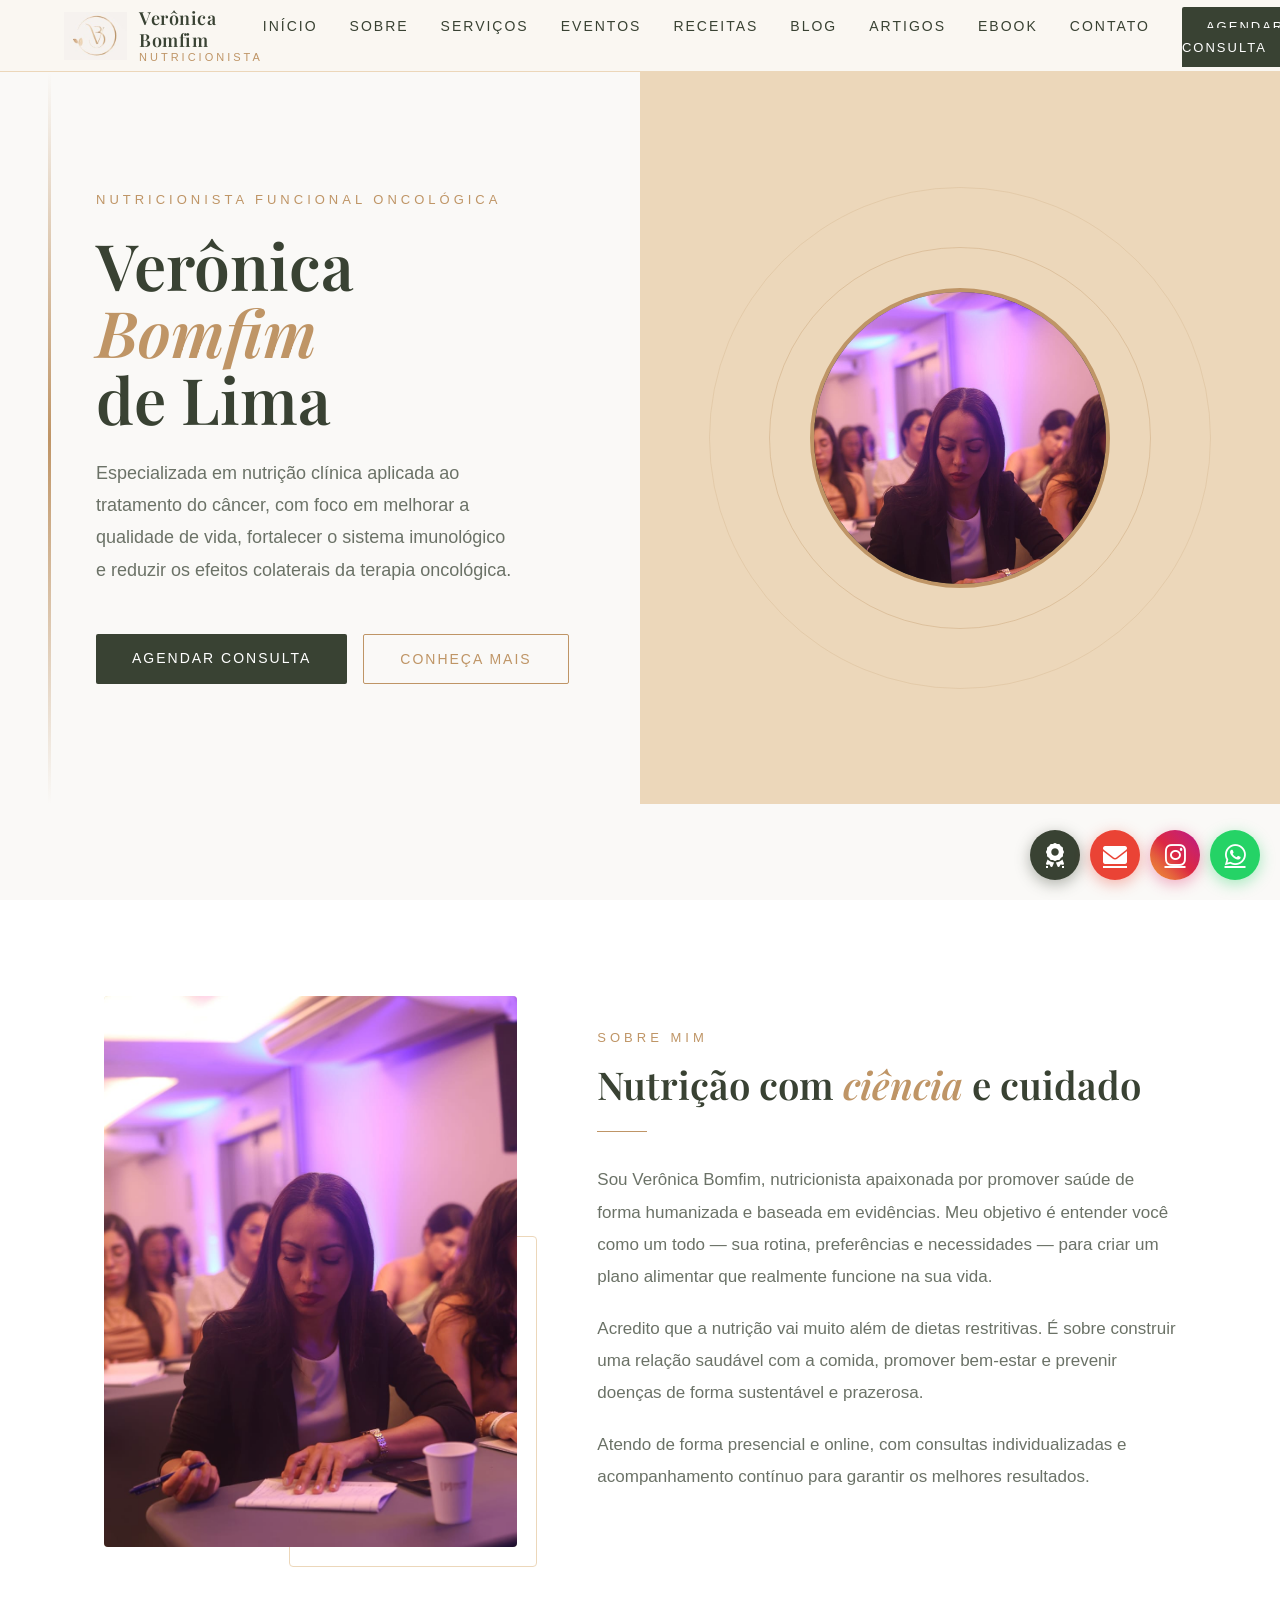
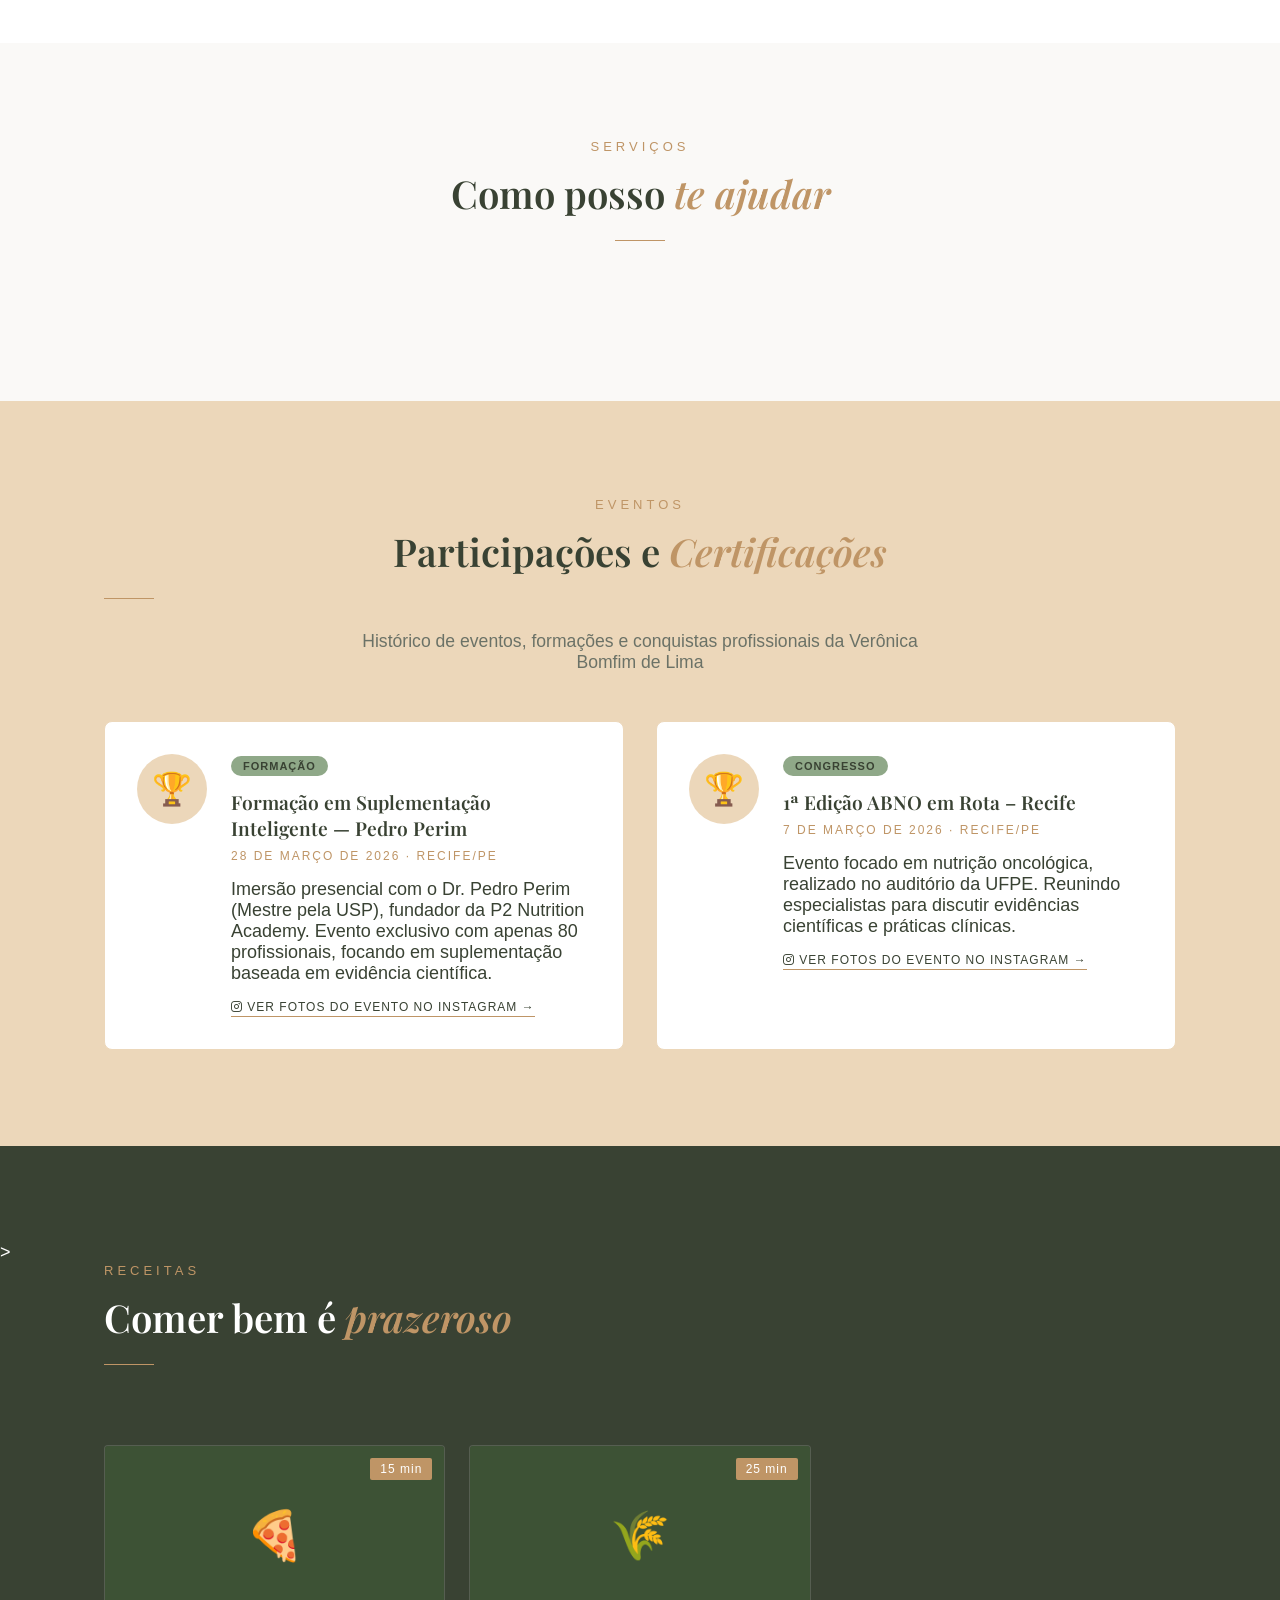
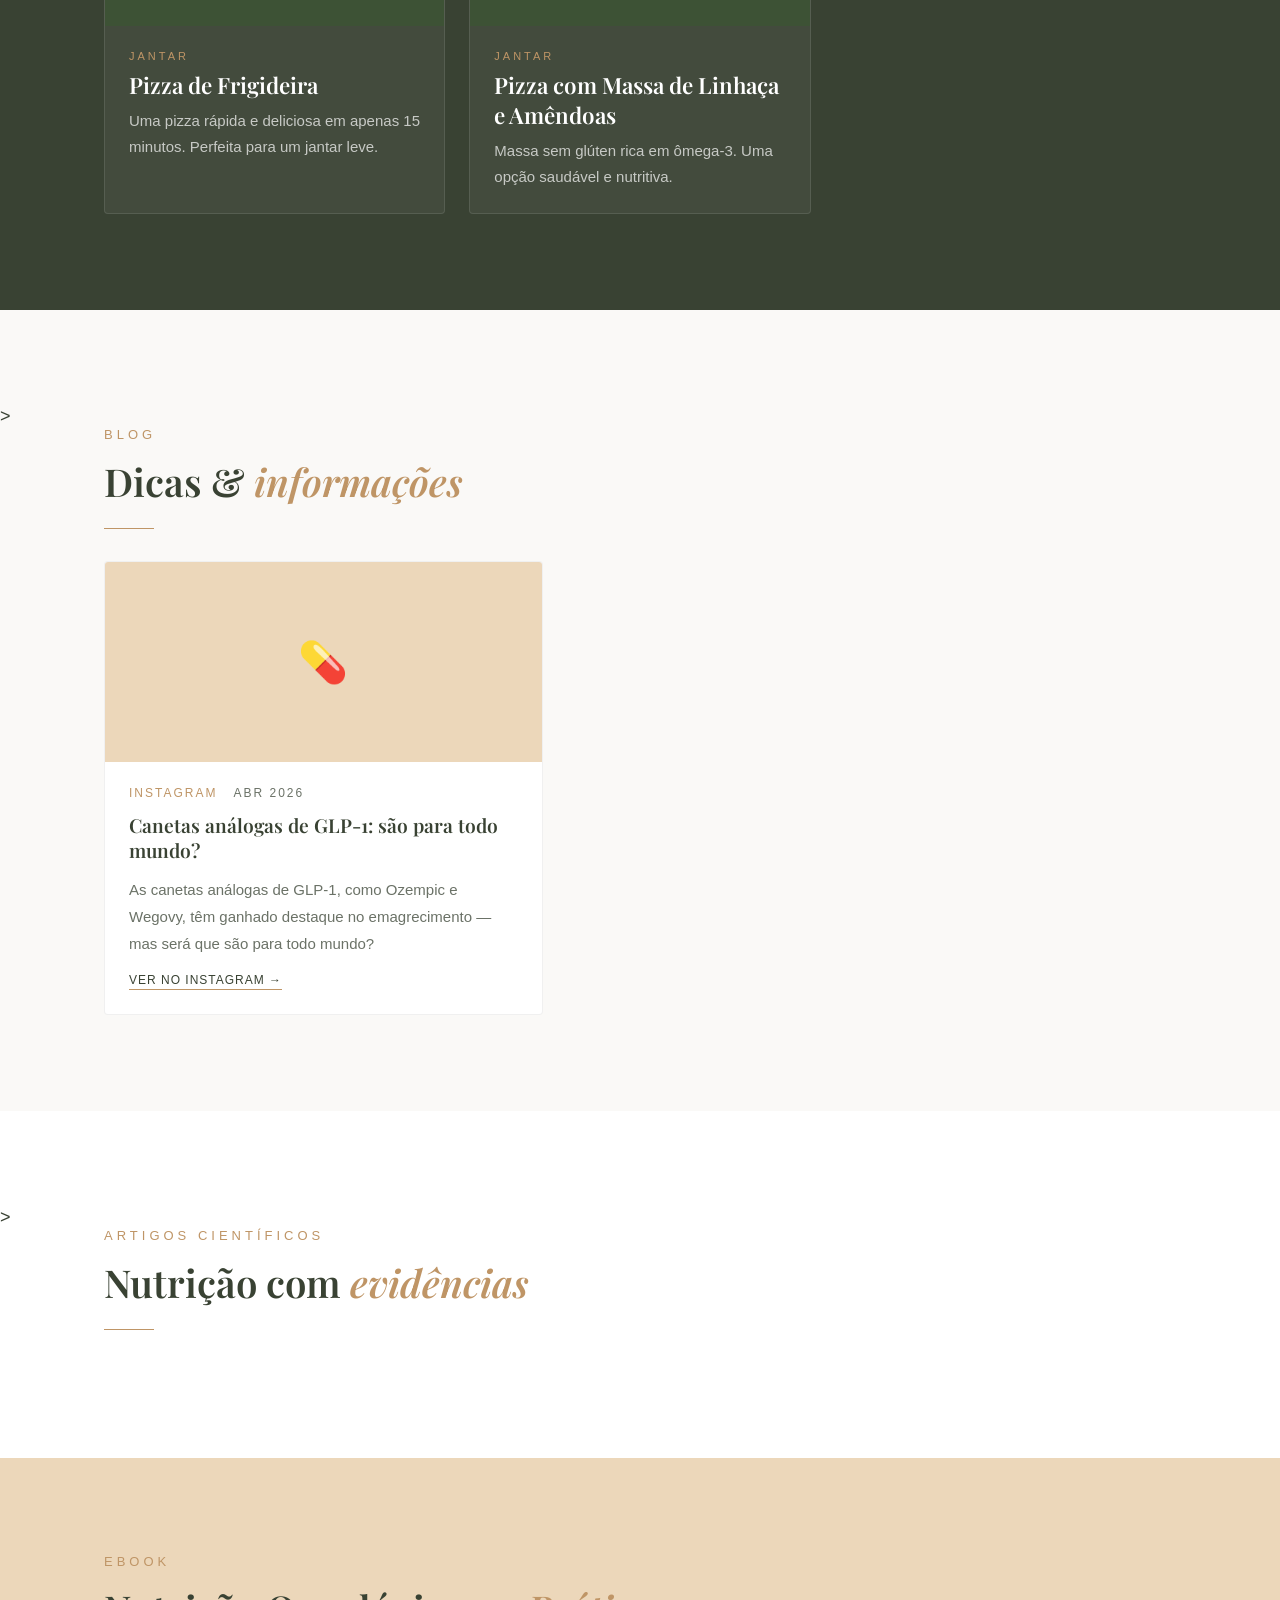
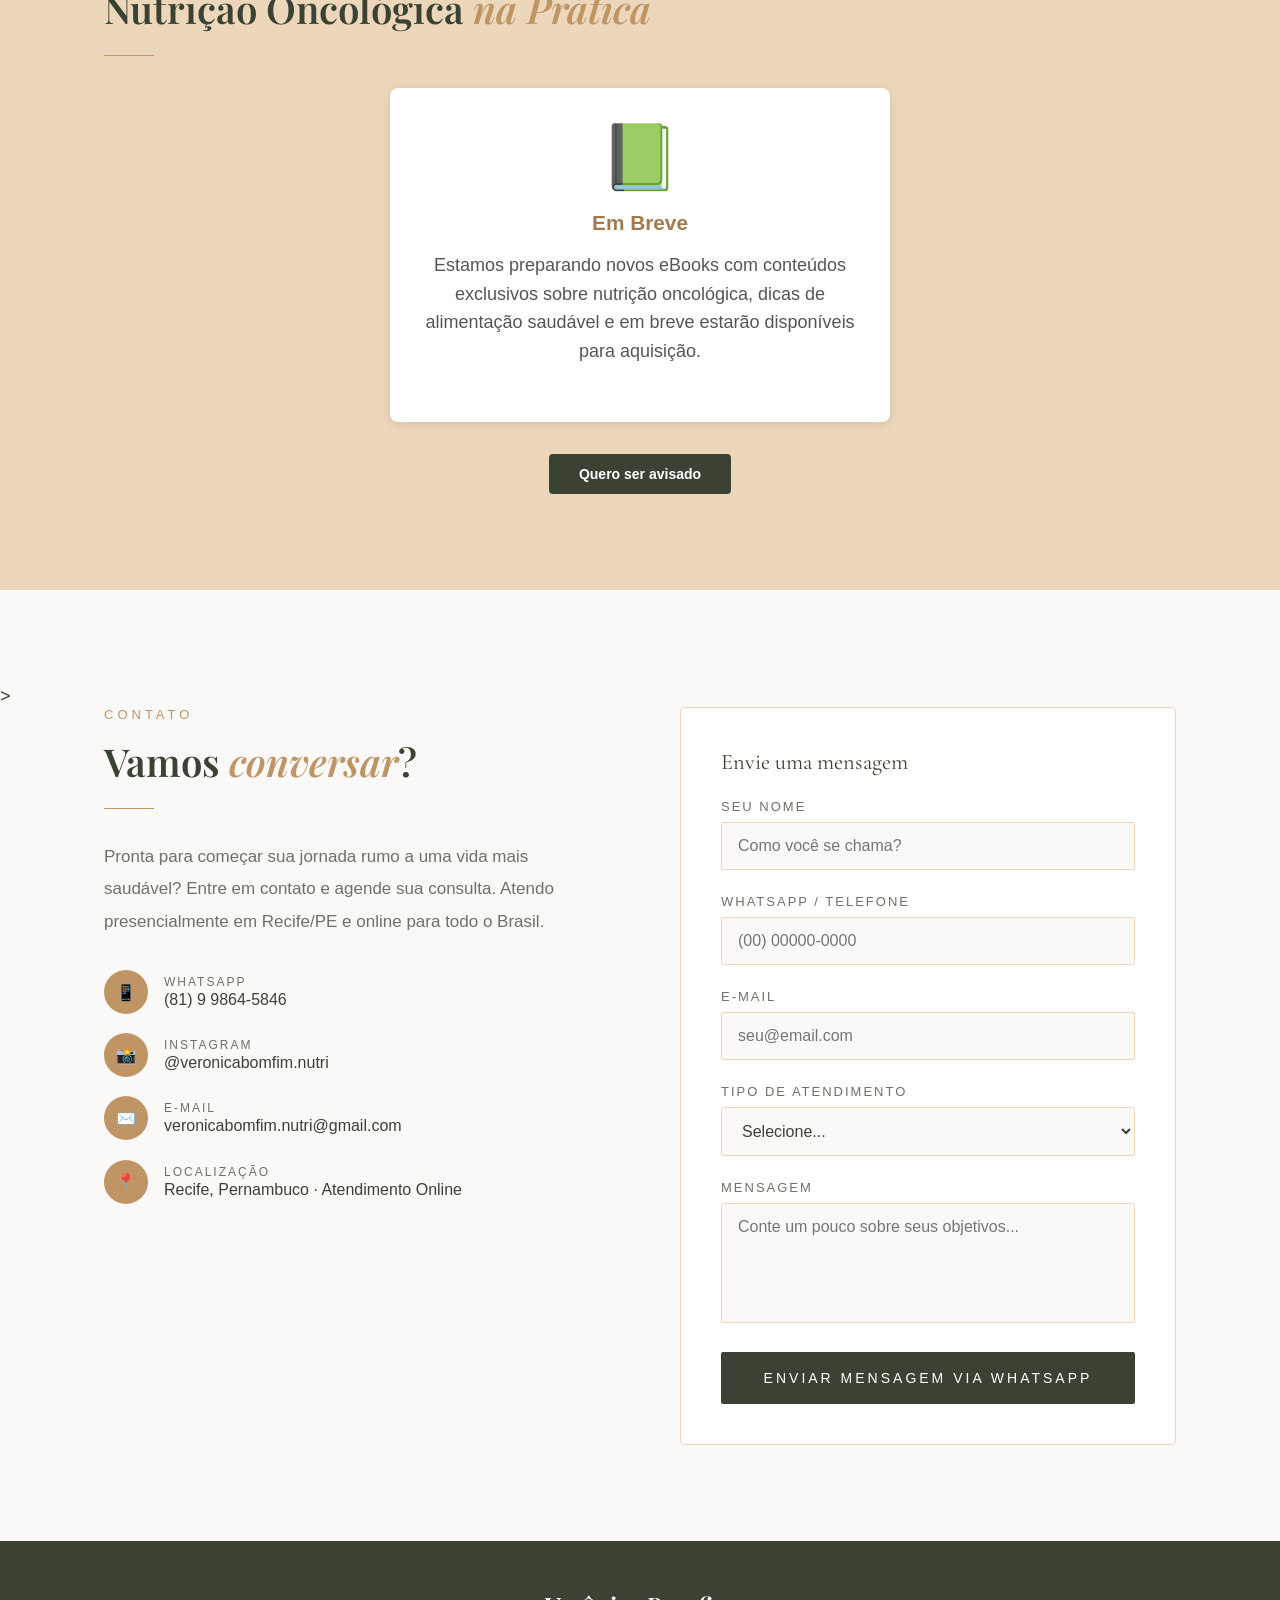
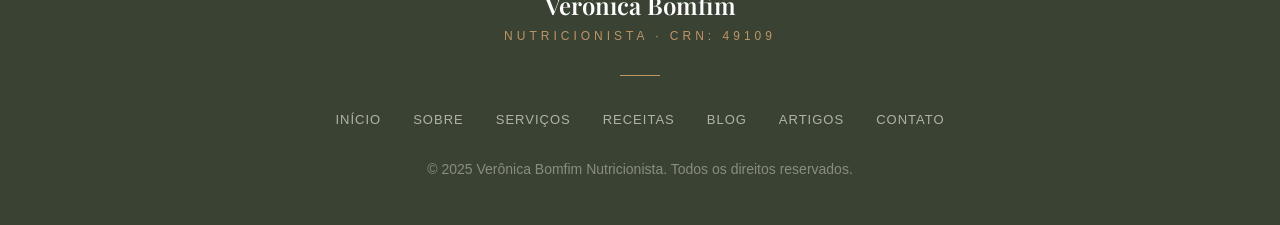
==== commit c88b6cc2: "Add smooth scroll animations to all sections" ====
--- a/index.html
+++ b/index.html
@@ -92,7 +92,7 @@
 
   <!-- ========== HERO ========== -->
   <section id="inicio">
-    <div class="hero-left">
+    <div class="hero-left animar">
       <span class="hero-tag">Nutricionista Funcional Oncológica</span>
       <h1 class="hero-title">
         Verônica<br>
@@ -103,13 +103,13 @@
         Especializada em nutrição clínica aplicada ao tratamento do câncer, com foco em melhorar a qualidade de vida,
         fortalecer o sistema imunológico e reduzir os efeitos colaterais da terapia oncológica.
       </p>
-      <div class="hero-btns">
+      <div class="hero-btns animar">
         <a href="https://wa.me/5581998645846?text=Gostaria%20de%20agendar%20uma%20consulta%20com%20voc%C3%AA%2C%20Ver%C3%B4nica%20Bomfim"
           class="btn-primario">Agendar Consulta</a>
         <a href="#sobre" class="btn-secundario">Conheça Mais</a>
       </div>
     </div>
-    <div class="hero-right">
+    <div class="hero-right animar">
       <div class="hero-img-container">
         <img src="imagens/foto-veronica.jpeg" alt="Verônica Bomfim de Lima" width="600" height="800"
           style="width:100%;height:100%;object-fit:cover;object-position: center 30%;">
@@ -121,13 +121,13 @@
   <section id="sobre">
     <div class="container">
       <div class="sobre-grid">
-        <div class="sobre-img-wrap">
+        <div class="sobre-img-wrap animar">
           <div class="sobre-img-box"><img src="imagens/foto-veronica.jpeg" alt="Verônica Bomfim de Lima" width="600"
               height="800" loading="lazy" style="width:100%;height:100%;object-fit:cover;object-position: center 30%;">
           </div>
           <div class="sobre-deco"></div>
         </div>
-        <div class="sobre-texto">
+        <div class="sobre-texto animar">
           <span class="secao-tag">Sobre Mim</span>
           <h2 class="secao-titulo">Nutrição com <em>ciência</em> e cuidado</h2>
           <div class="divisor"></div>
@@ -152,19 +152,19 @@
   <!-- ========== SERVIÇOS ========== -->
   <section id="servicos">
     <div class="container">
-      <div class="servicos-header">
+      <div class="servicos-header animar">
         <span class="secao-tag">Serviços</span>
         <h2 class="secao-titulo">Como posso <em>te ajudar</em></h2>
         <div class="divisor"></div>
       </div>
-      <div class="servicos-grid" id="servicos-grid">
+      <div class="servicos-grid animar" id="servicos-grid">
         <!-- SERVIÇOS SÃO CARREGADOS AQUI DO ARQUIVO secoes/servicos/lista-servicos.html -->
       </div>
     </div>
   </section>
 
   <!-- ========== EVENTOS ========== -->
-  <section id="eventos" style="background: var(--bege-claro);">
+  <section id="eventos" class="animar" style="background: var(--bege-claro);">
     <div class="container">
       <div class="eventos-header">
         <span class="secao-tag">Eventos</span>
@@ -205,7 +205,7 @@
   </section>
 
   <!-- ========== RECEITAS ========== -->
-  <section id="receitas">
+  <section id="receitas" class="animar">>
     <div class="container">
       <div class="receitas-header">
         <div>
@@ -242,7 +242,7 @@
   </section>
 
   <!-- ========== BLOG ========== -->
-  <section id="blog">
+  <section id="blog" class="animar">>
     <div class="container">
       <span class="secao-tag">Blog</span>
       <h2 class="secao-titulo">Dicas & <em>informações</em></h2>
@@ -267,7 +267,7 @@
   </section>
 
   <!-- ========== ARTIGOS ========== -->
-  <section id="artigos">
+  <section id="artigos" class="animar">>
     <div class="container">
       <span class="secao-tag">Artigos Científicos</span>
       <h2 class="secao-titulo">Nutrição com <em>evidências</em></h2>
@@ -279,7 +279,7 @@
   </section>
 
   <!-- ========== EBOOK ========== -->
-  <section id="ebook" style="background: var(--bege-claro);">
+  <section id="ebook" class="animar" style="background: var(--bege-claro);">
     <div class="container">
       <span class="secao-tag">eBook</span>
       <h2 class="secao-titulo">Nutrição Oncológica <em>na Prática</em></h2>
@@ -304,7 +304,7 @@
   </section>
 
   <!-- ========== CONTATO ========== -->
-  <section id="contato">
+  <section id="contato" class="animar">>
     <div class="container">
       <div class="contato-grid">
         <div class="contato-info">
@@ -387,7 +387,7 @@
   </section>
 
   <!-- ========== FOOTER ========== -->
-  <footer>
+  <footer class="animar">
     <div class="footer-logo">Verônica Bomfim</div>
     <div class="footer-sub">Nutricionista · CRN: 49109</div>
     <div class="footer-divider"></div>
--- a/css/estilos.css
+++ b/css/estilos.css
@@ -608,3 +608,15 @@
   box-shadow: 0 8px 30px rgba(0,0,0,0.15);
   transform: translateY(-4px);
 }
+
+/* ========= ANIMAÇÕES DE SCROLL ========= */
+.animar {
+  opacity: 0;
+  transform: translateY(30px);
+  transition: opacity 0.6s ease, transform 0.6s ease;
+}
+
+.animar.visivel {
+  opacity: 1;
+  transform: translateY(0);
+}
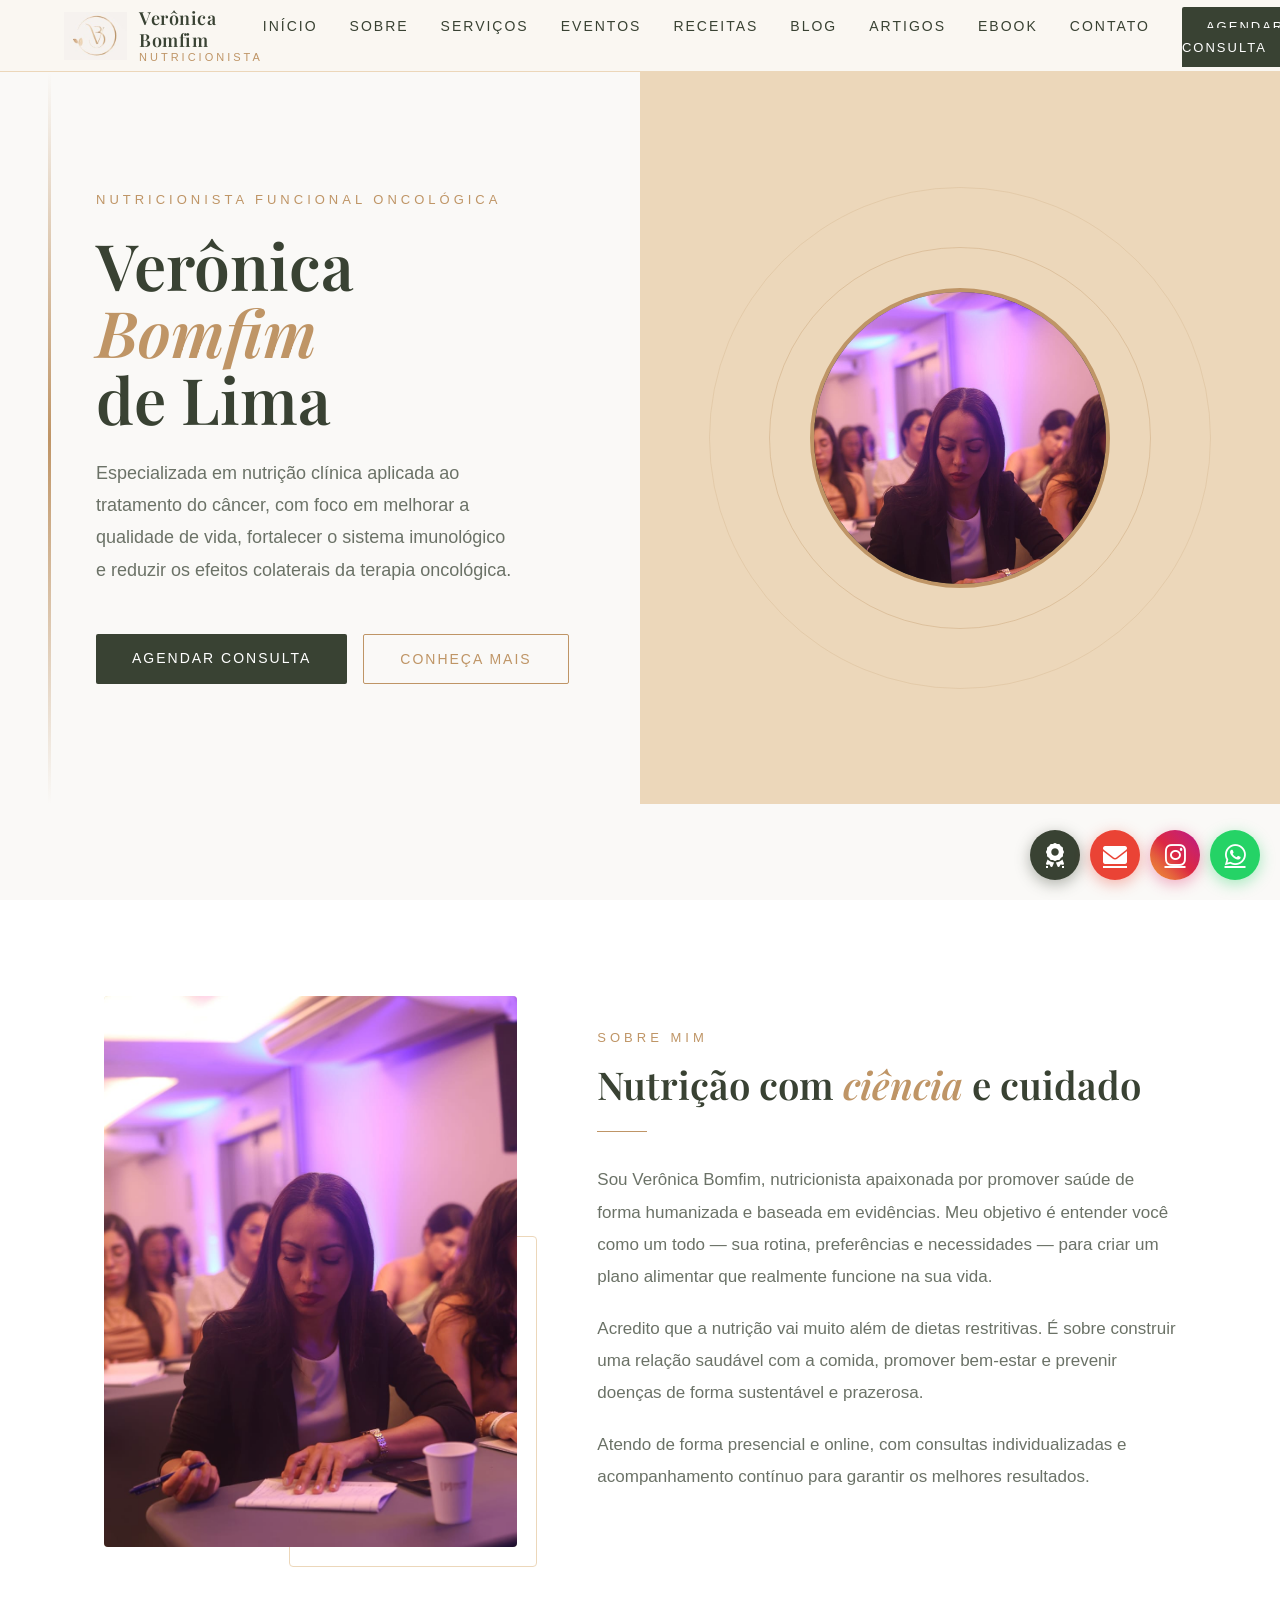
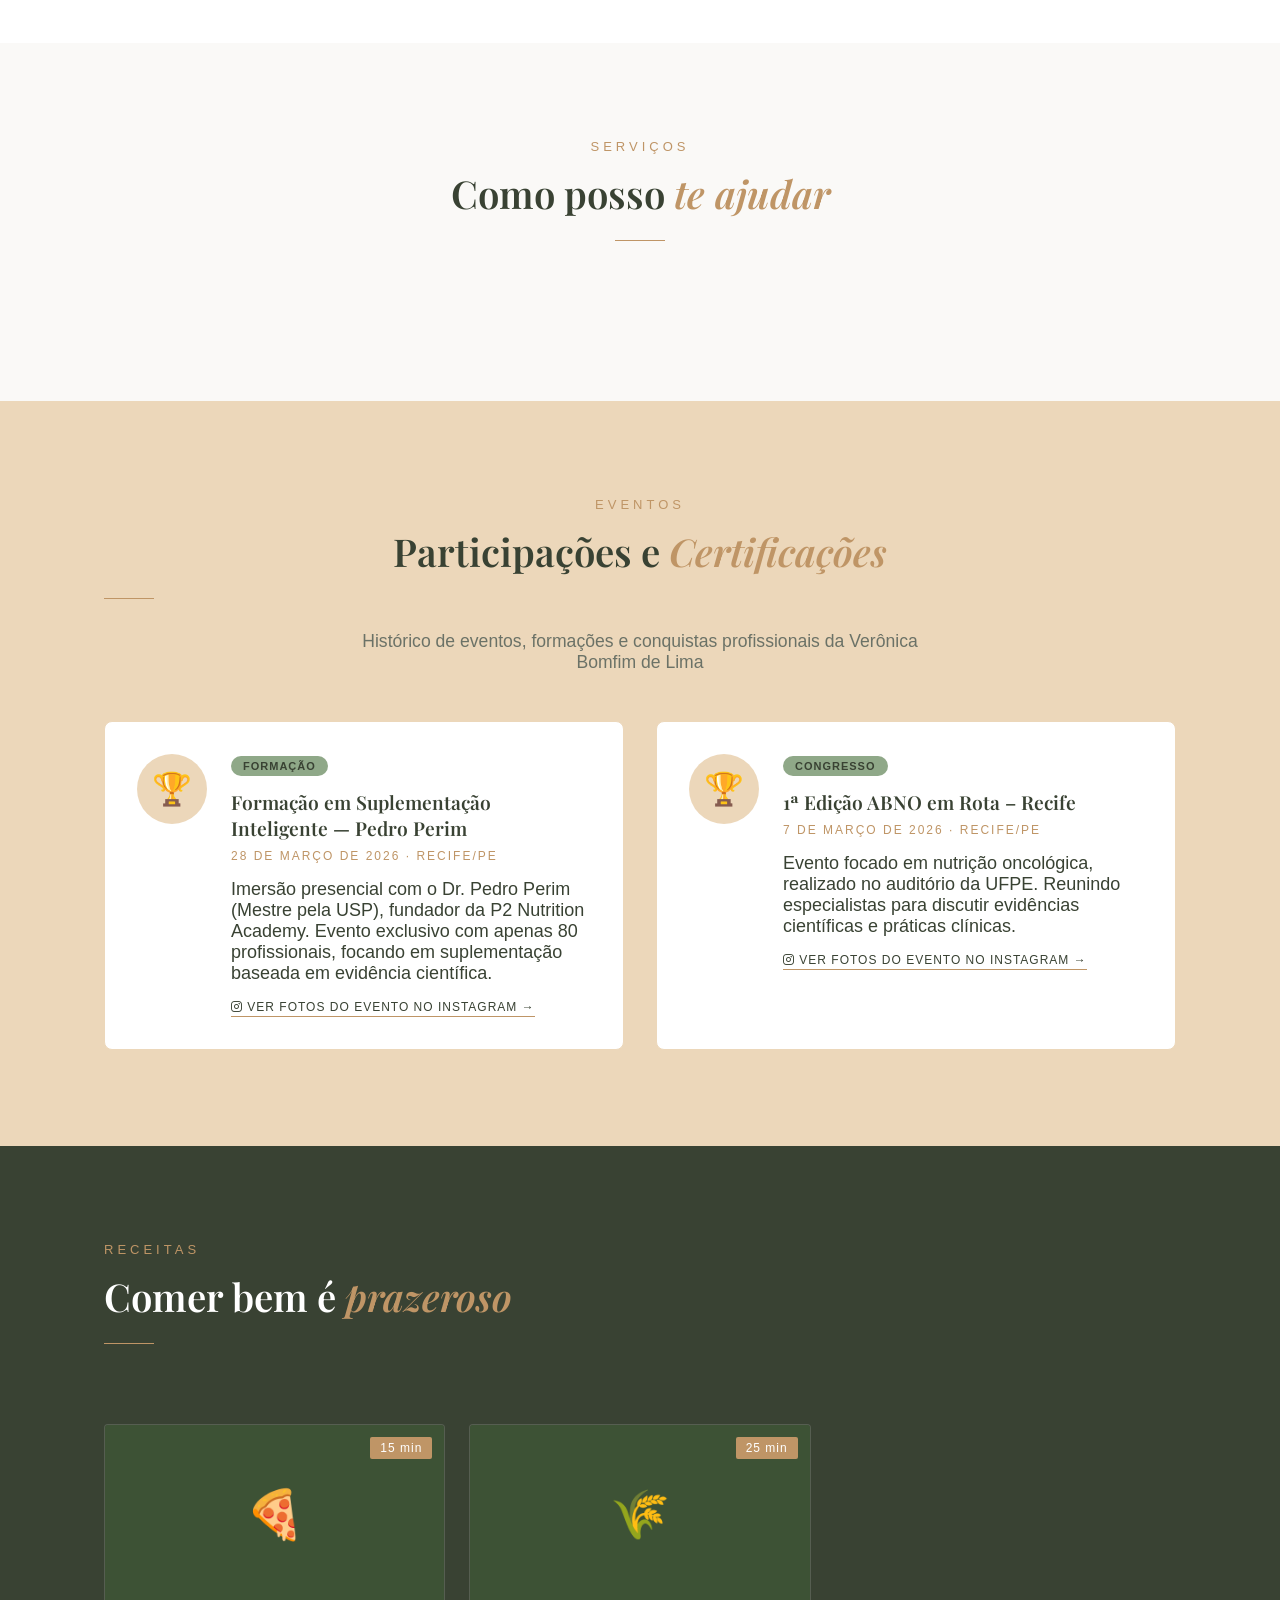
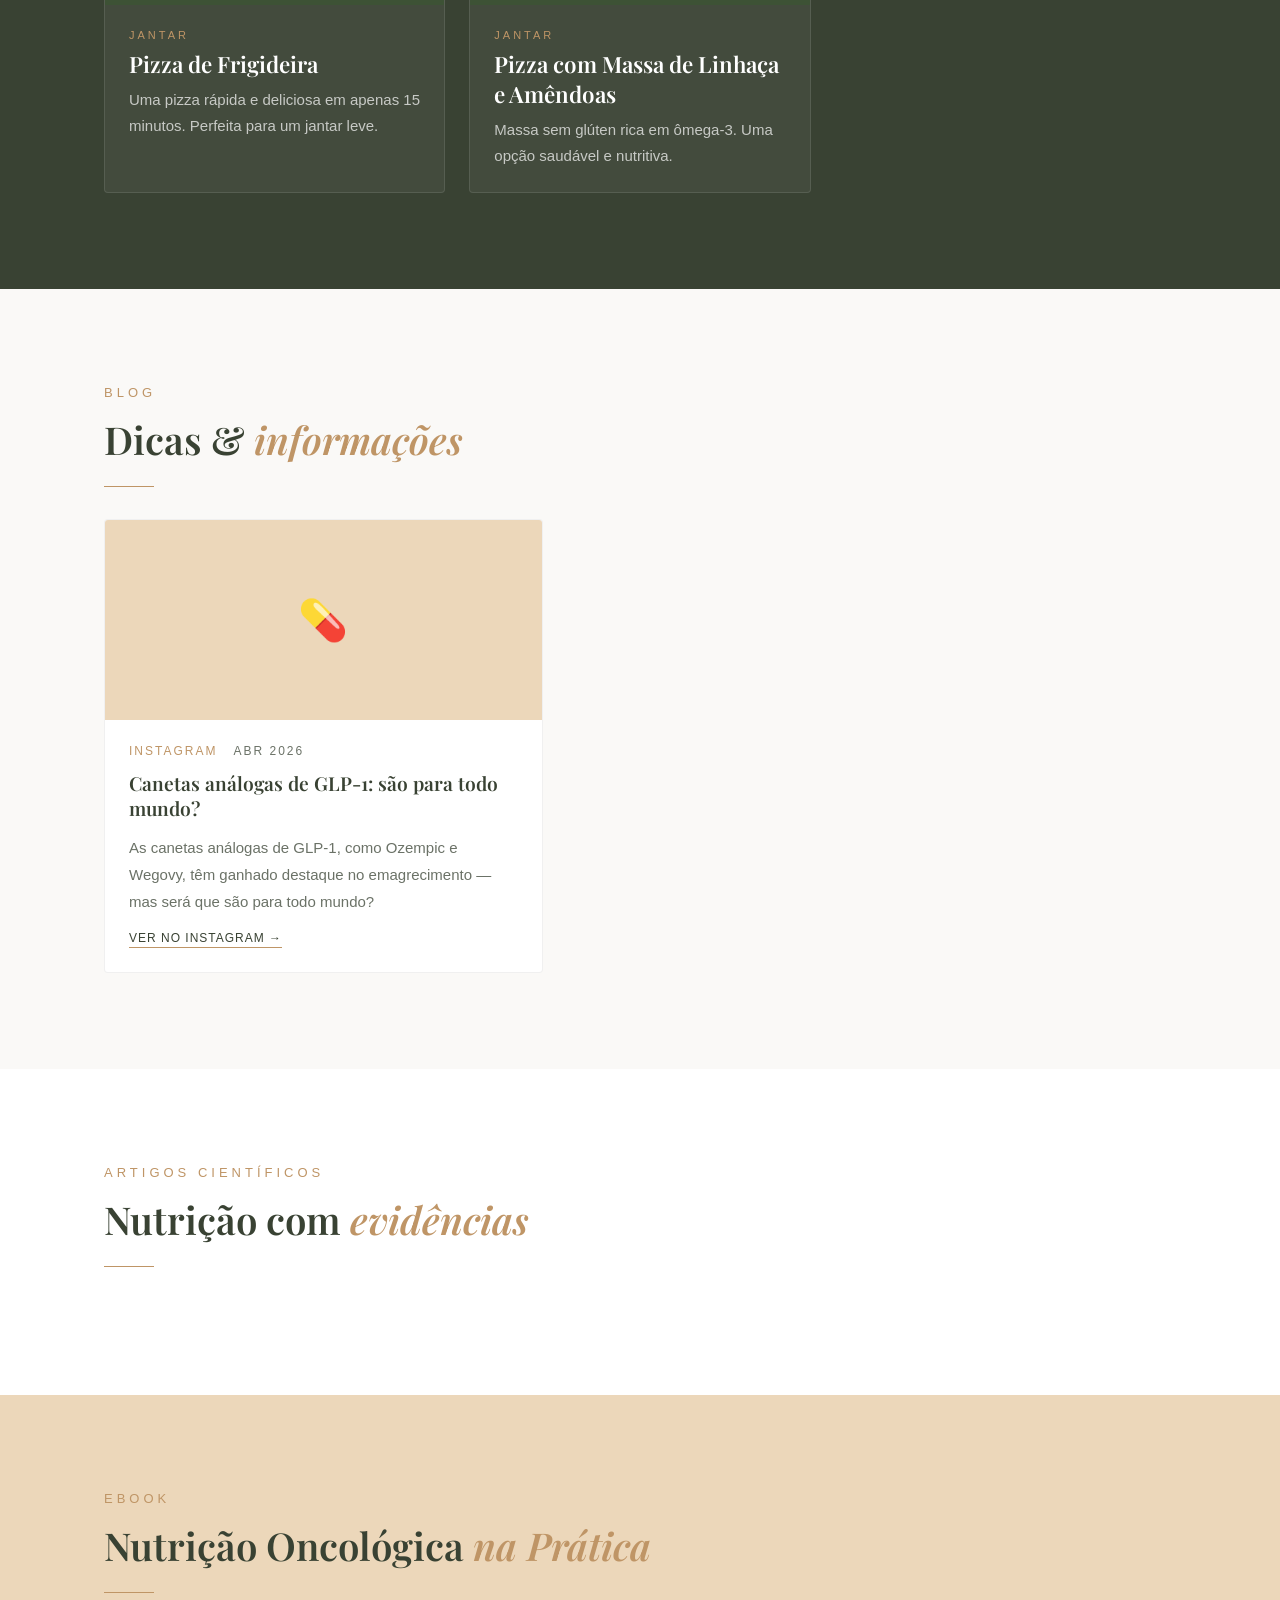
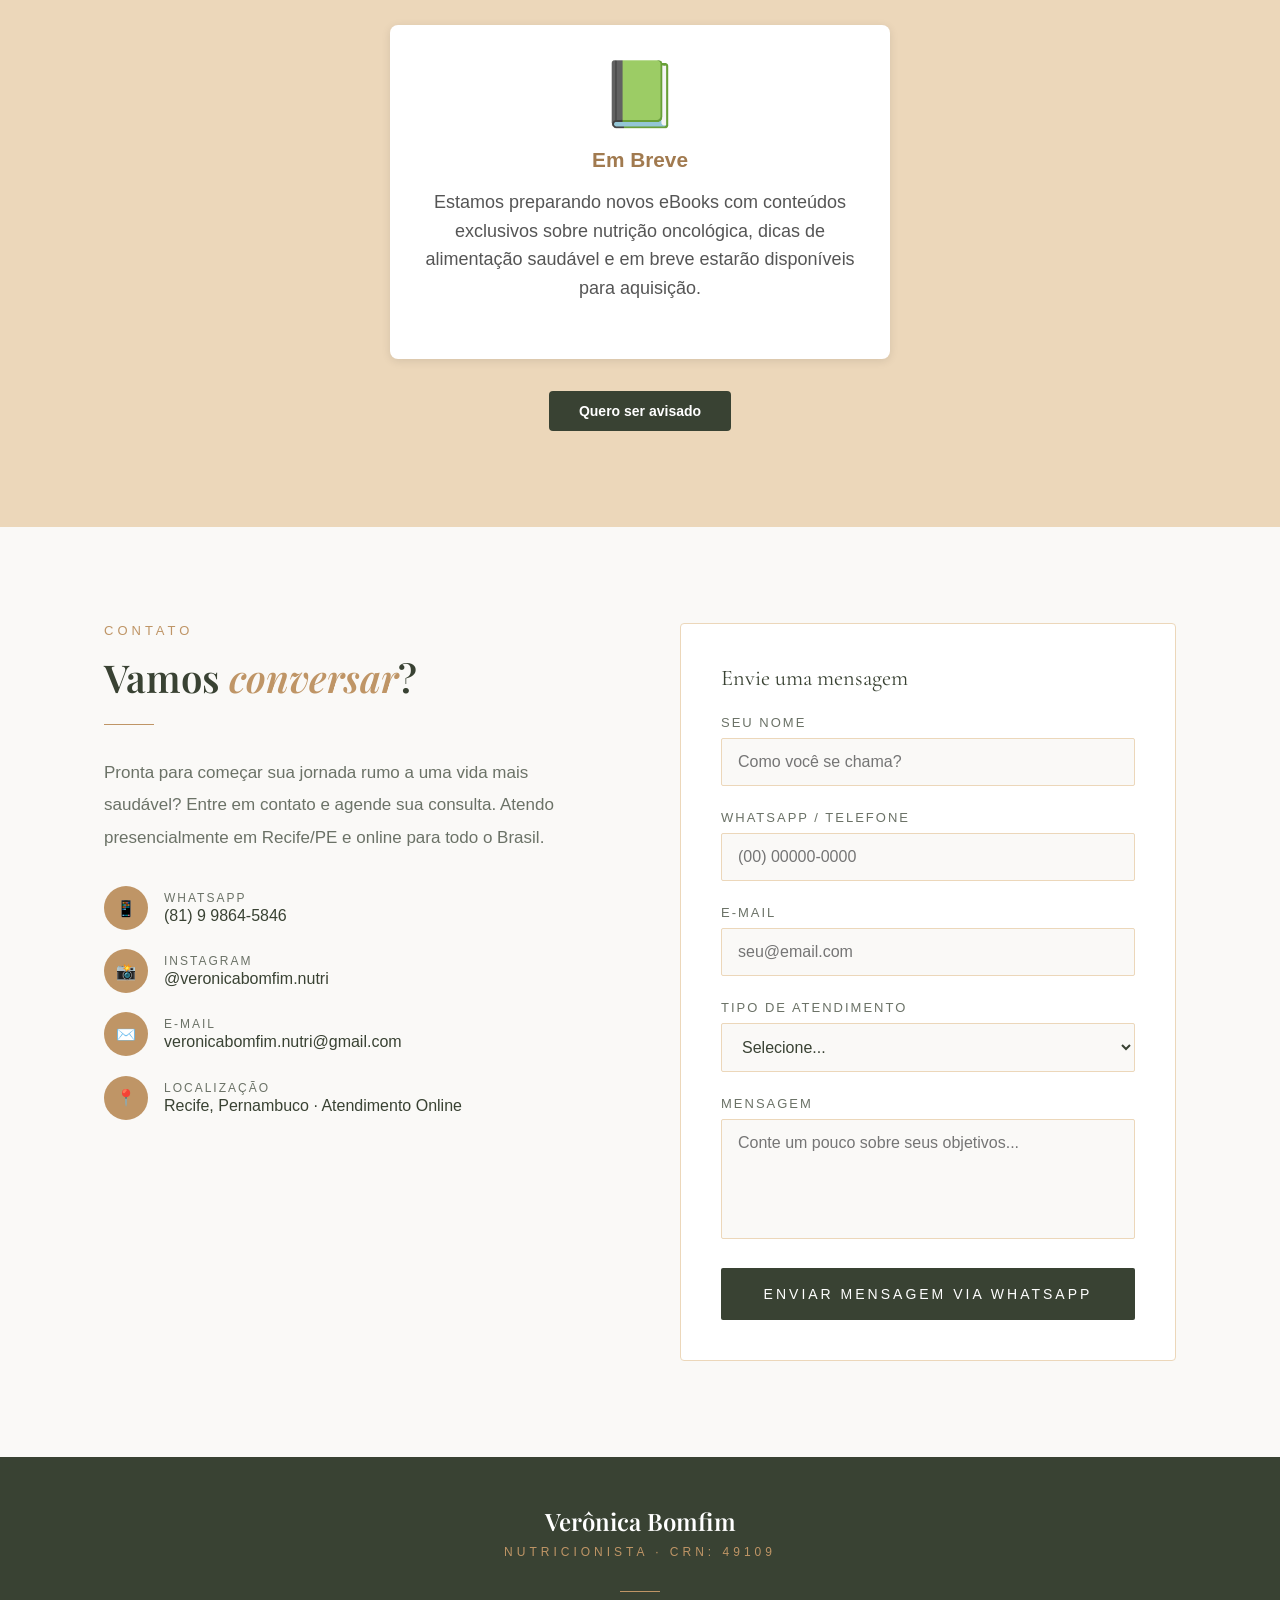
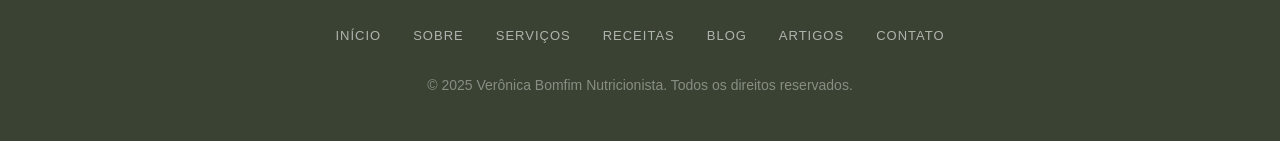
==== commit f9d644c7: "Corrige símbolos > extras e abre links de agendamento em nova aba" ====
--- a/index.html
+++ b/index.html
@@ -80,9 +80,9 @@
       <li><a href="#artigos">Artigos</a></li>
       <li><a href="#ebook">eBook</a></li>
       <li><a href="#contato">Contato</a></li>
-      <li><a
-          href="https://wa.me/5581998645846?text=Gostaria%20de%20agendar%20uma%20consulta%20com%20voc%C3%AA%2C%20Ver%C3%B4nica%20Bomfim"
-          class="nav-cta">Agendar Consulta</a></li>
+       <li><a
+           href="https://wa.me/5581998645846?text=Gostaria%20de%20agendar%20uma%20consulta%20com%20voc%C3%AA%2C%20Ver%C3%B4nica%20Bomfim"
+           class="nav-cta" target="_blank" rel="noopener noreferrer">Agendar Consulta</a></li>
     </ul>
     <div class="menu-toggle" onclick="toggleMenu()" aria-label="Abrir menu" aria-expanded="false" role="button"
       tabindex="0">
@@ -104,8 +104,8 @@
         fortalecer o sistema imunológico e reduzir os efeitos colaterais da terapia oncológica.
       </p>
       <div class="hero-btns animar">
-        <a href="https://wa.me/5581998645846?text=Gostaria%20de%20agendar%20uma%20consulta%20com%20voc%C3%AA%2C%20Ver%C3%B4nica%20Bomfim"
-          class="btn-primario">Agendar Consulta</a>
+<a href="https://wa.me/5581998645846?text=Gostaria%20de%20agendar%20uma%20consulta%20com%20voc%C3%AA%2C%20Ver%C3%B4nica%20Bomfim"
+           class="btn-primario" target="_blank" rel="noopener noreferrer">Agendar Consulta</a>
         <a href="#sobre" class="btn-secundario">Conheça Mais</a>
       </div>
     </div>
@@ -205,7 +205,7 @@
   </section>
 
   <!-- ========== RECEITAS ========== -->
-  <section id="receitas" class="animar">>
+  <section id="receitas" class="animar">
     <div class="container">
       <div class="receitas-header">
         <div>
@@ -242,7 +242,7 @@
   </section>
 
   <!-- ========== BLOG ========== -->
-  <section id="blog" class="animar">>
+  <section id="blog" class="animar">
     <div class="container">
       <span class="secao-tag">Blog</span>
       <h2 class="secao-titulo">Dicas & <em>informações</em></h2>
@@ -267,7 +267,7 @@
   </section>
 
   <!-- ========== ARTIGOS ========== -->
-  <section id="artigos" class="animar">>
+  <section id="artigos" class="animar">
     <div class="container">
       <span class="secao-tag">Artigos Científicos</span>
       <h2 class="secao-titulo">Nutrição com <em>evidências</em></h2>
@@ -304,7 +304,7 @@
   </section>
 
   <!-- ========== CONTATO ========== -->
-  <section id="contato" class="animar">>
+  <section id="contato" class="animar">
     <div class="container">
       <div class="contato-grid">
         <div class="contato-info">
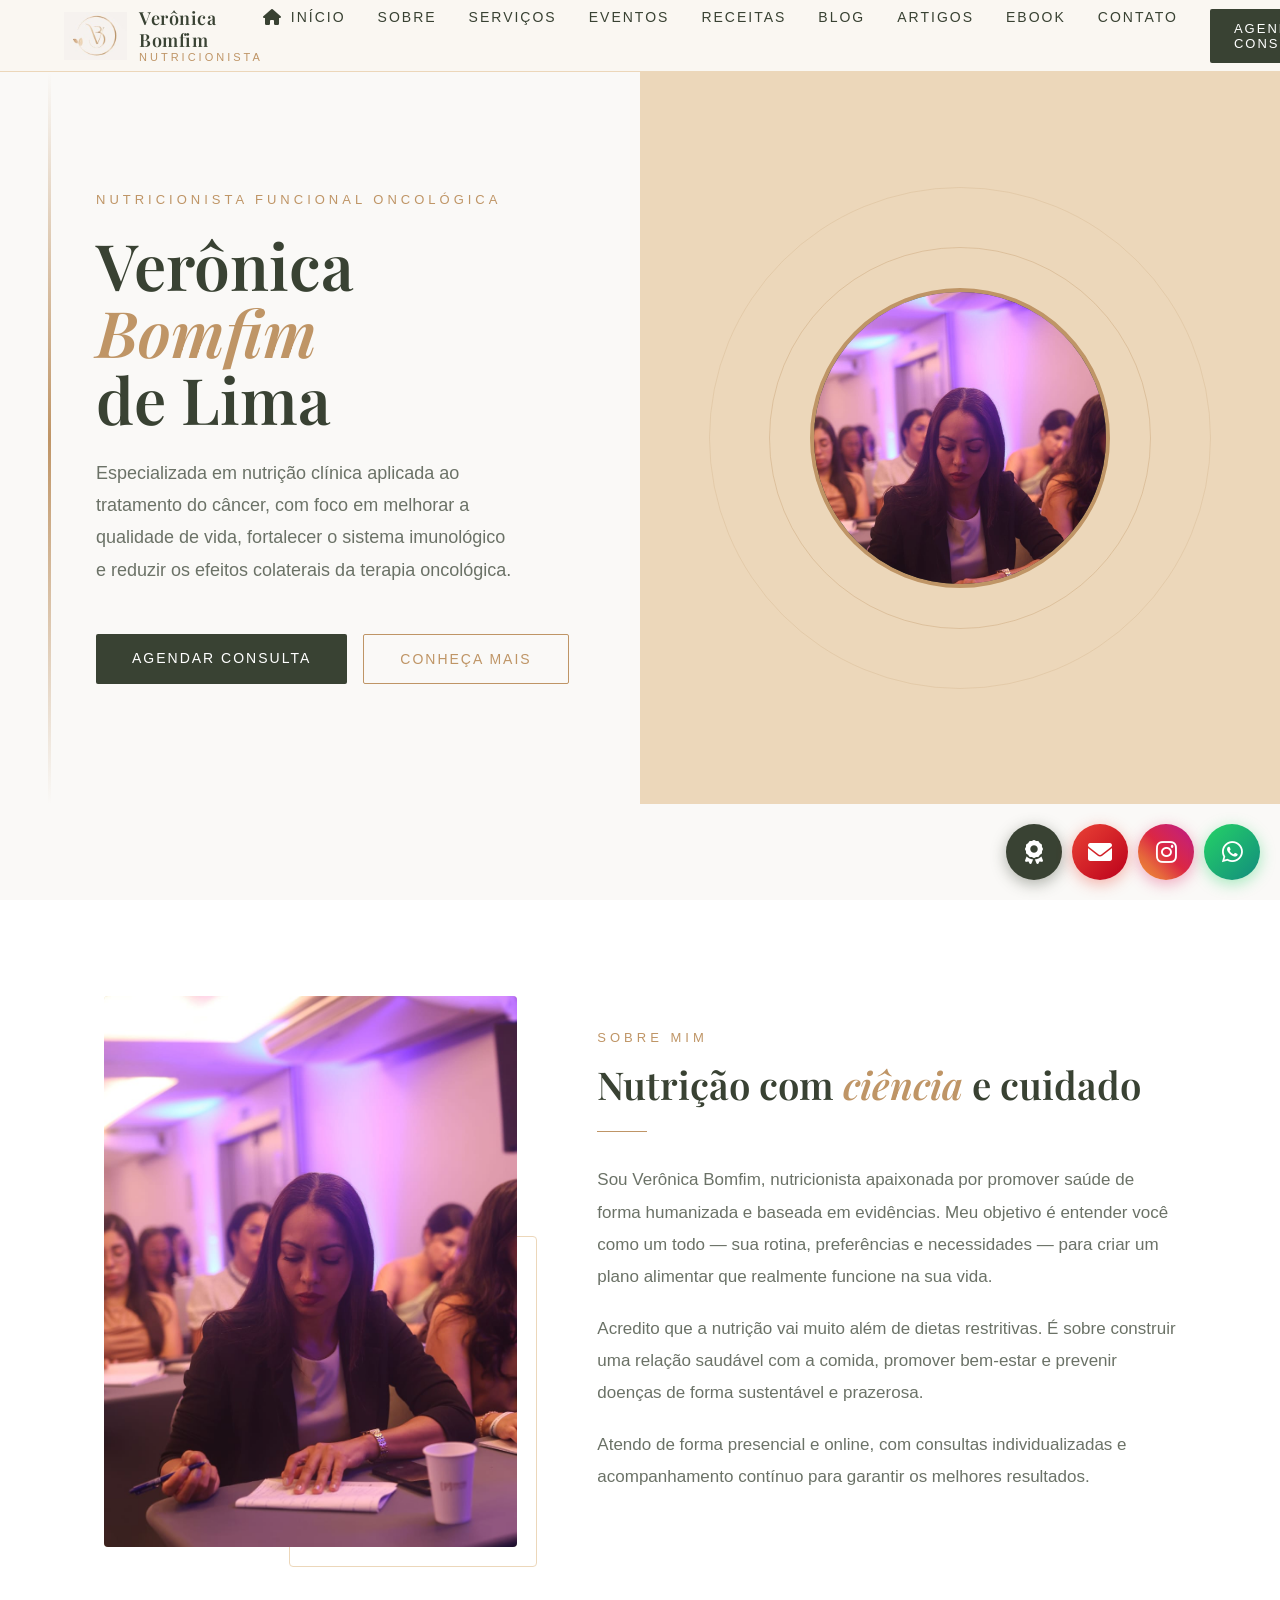
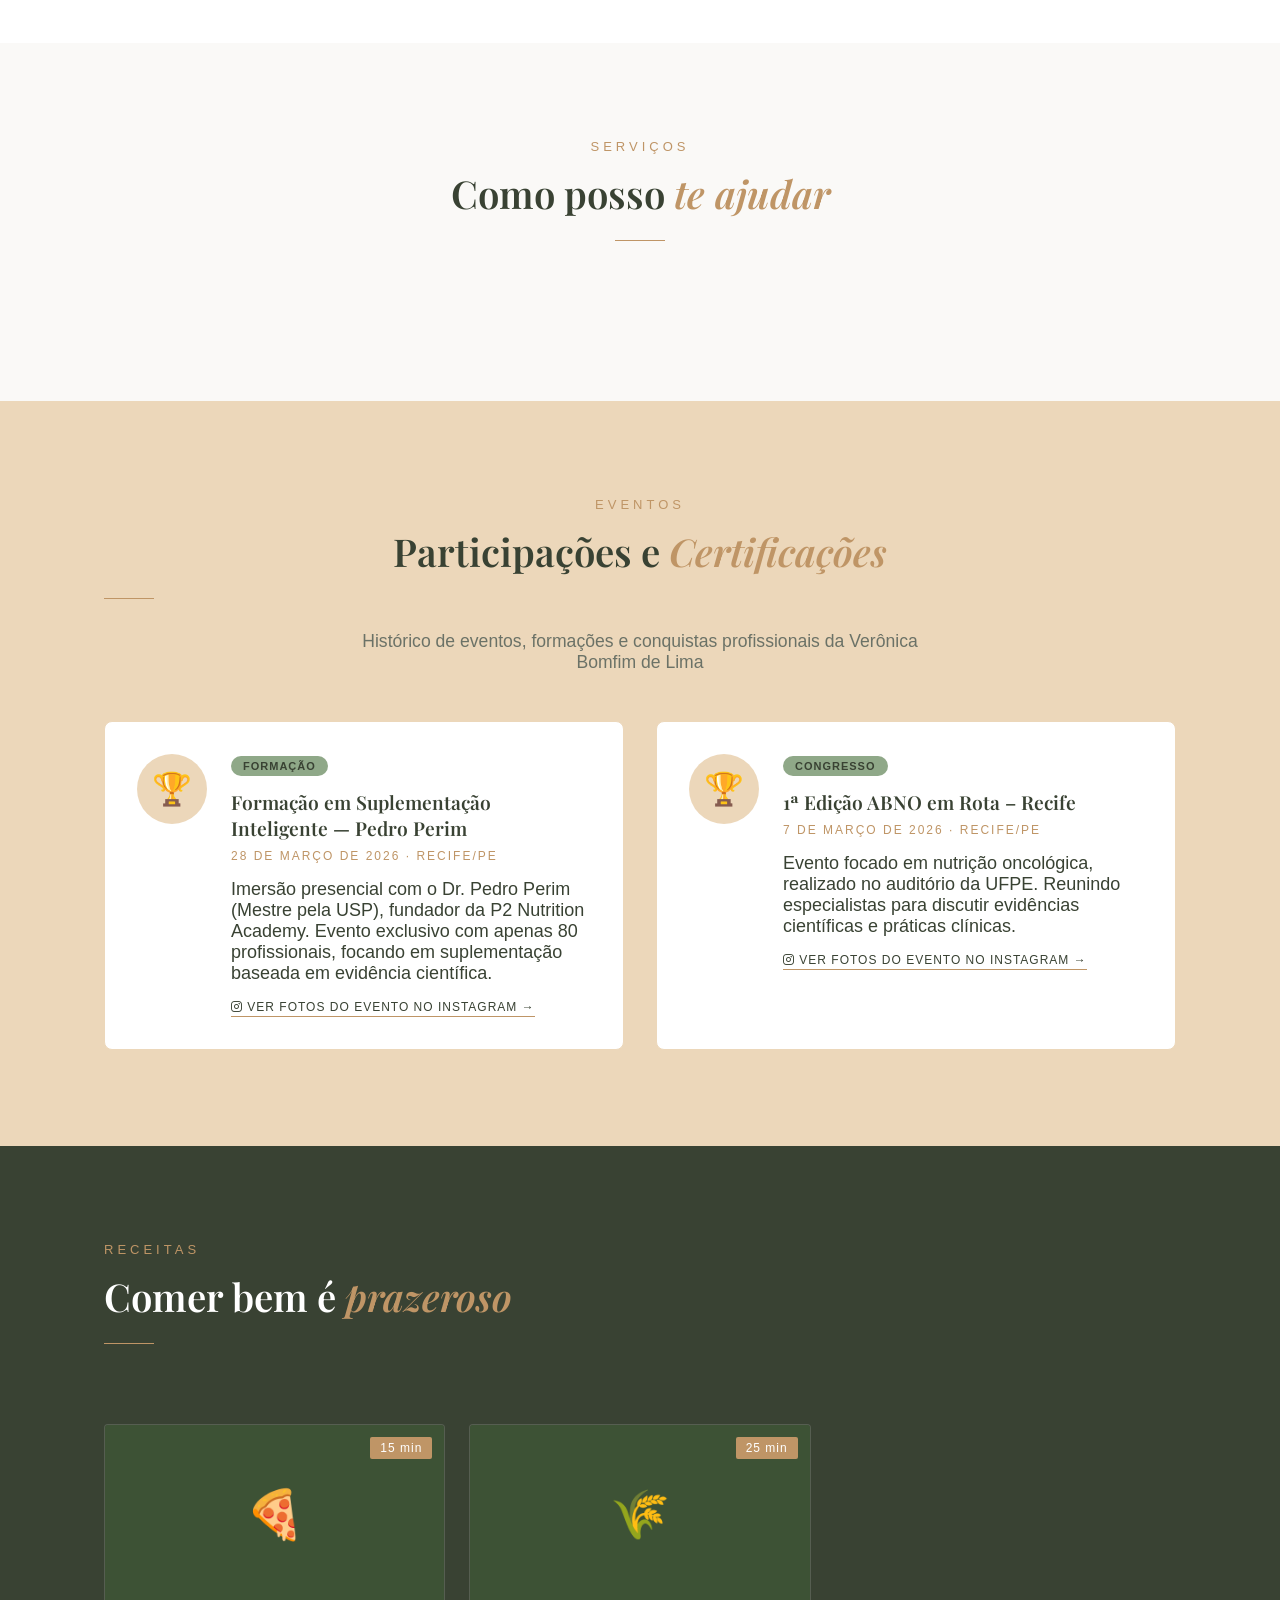
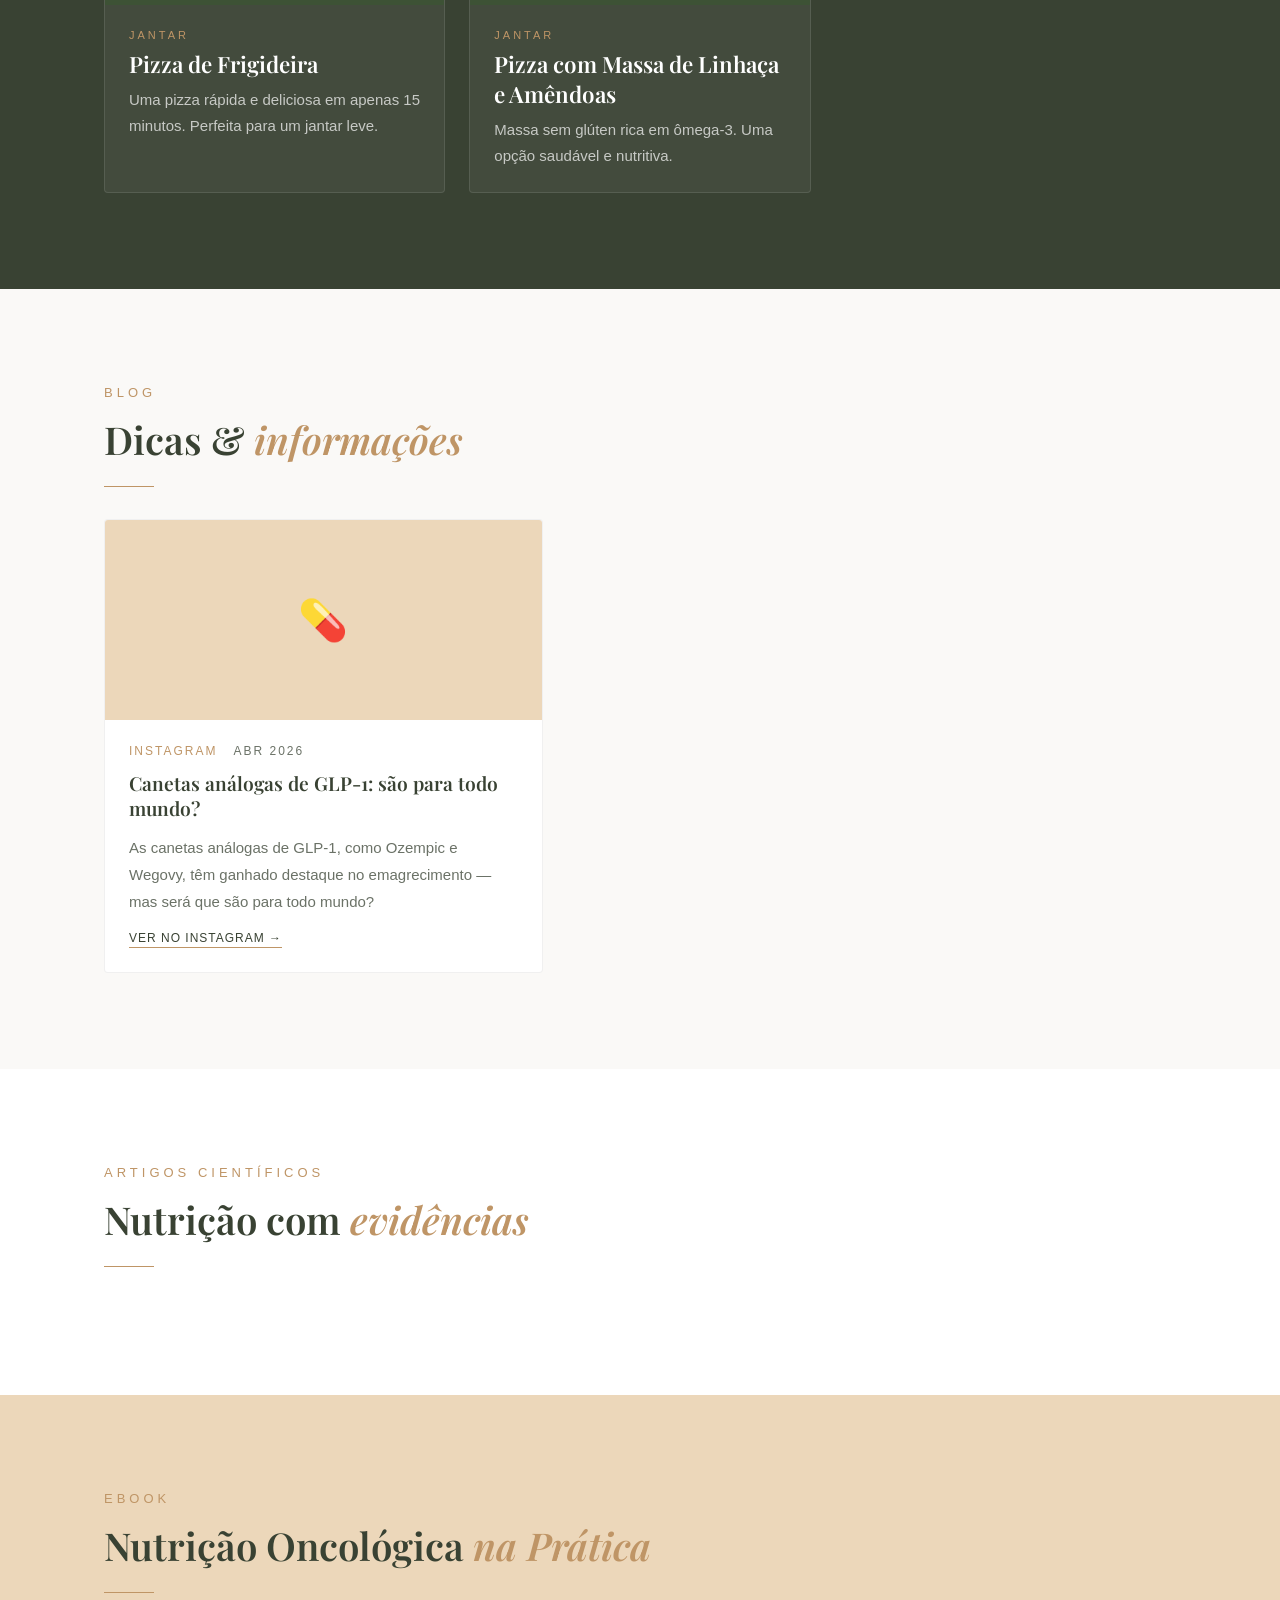
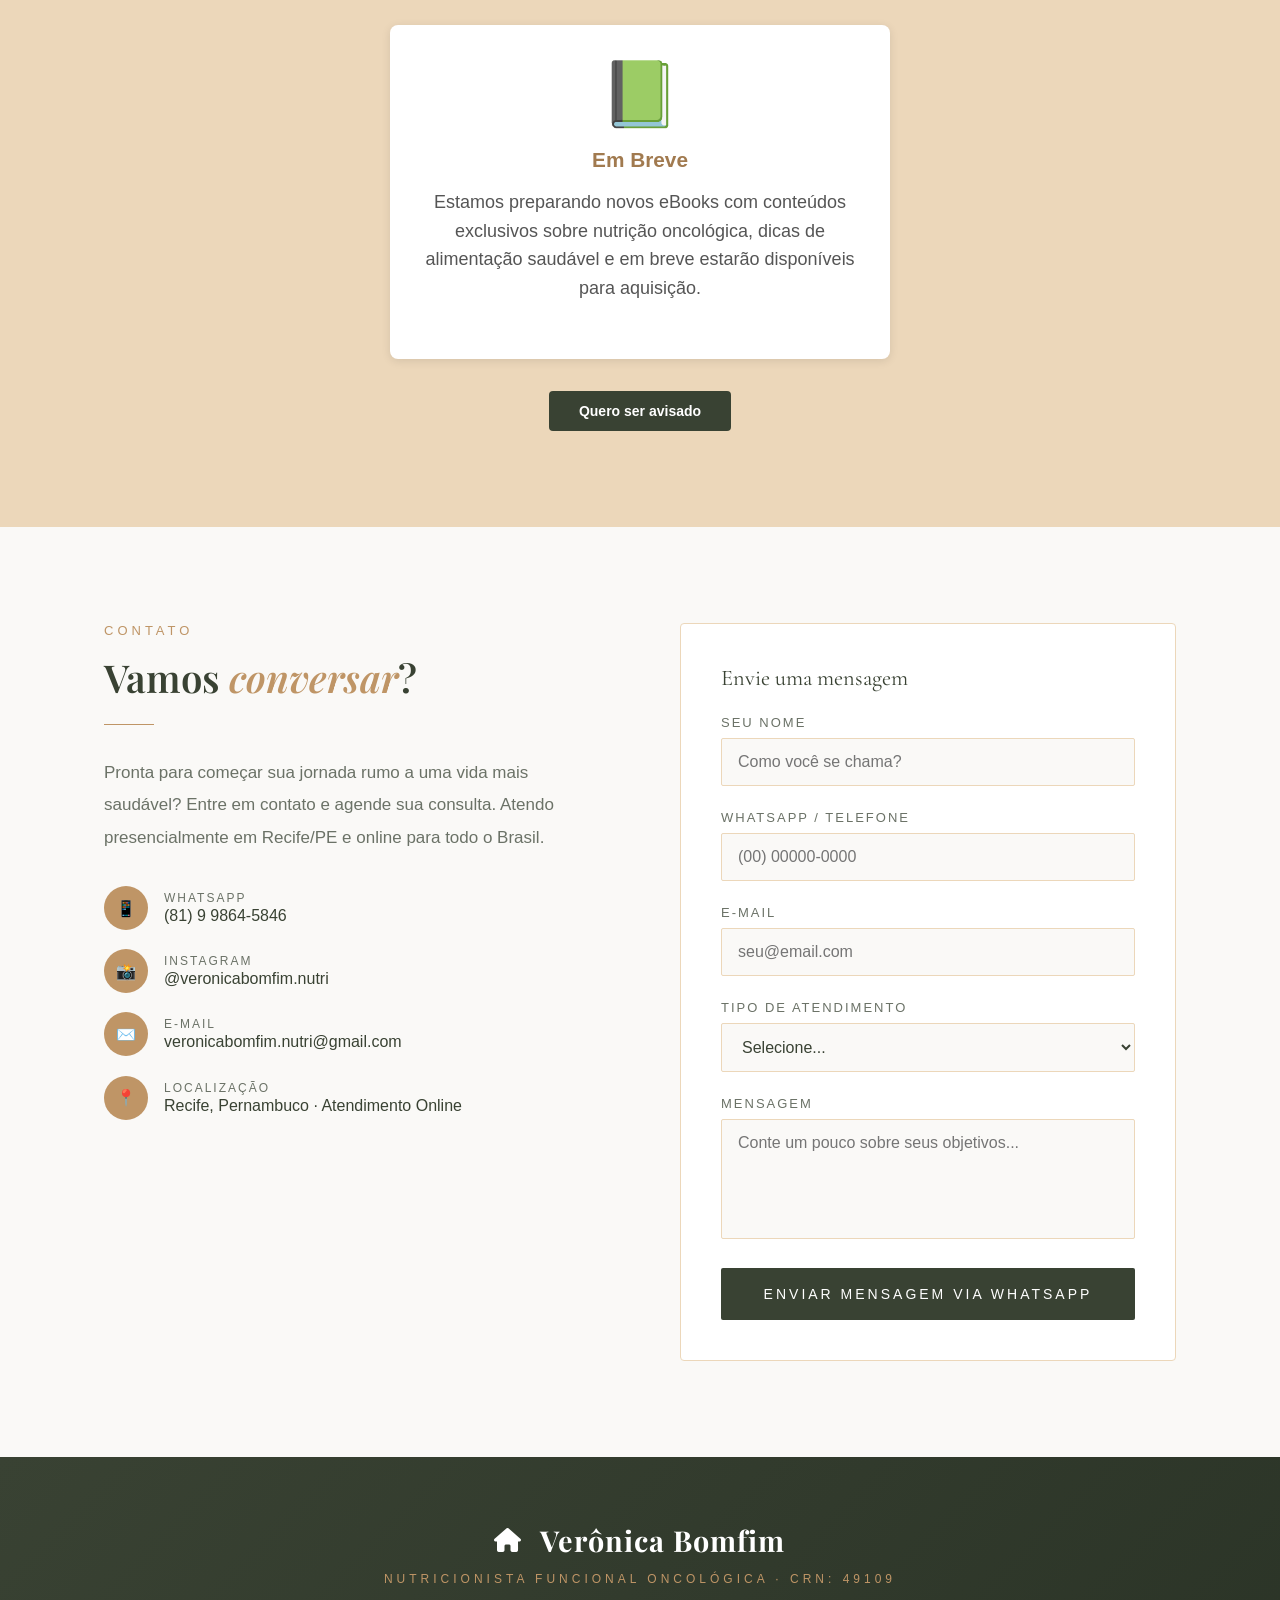
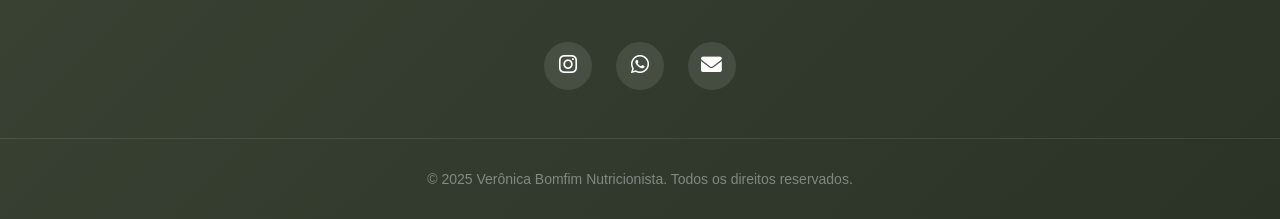
==== commit 0053034c: "Melhorias visuais: navegação completa, footer centralizado, ícones de home e ajustes mobile" ====
--- a/index.html
+++ b/index.html
@@ -71,7 +71,7 @@
       </div>
     </a>
     <ul class="nav-links">
-      <li><a href="#inicio">Início</a></li>
+      <li><a href="#inicio"><i class="fas fa-home"></i> Início</a></li>
       <li><a href="#sobre">Sobre</a></li>
       <li><a href="#servicos">Serviços</a></li>
       <li><a href="#eventos">Eventos</a></li>
@@ -80,7 +80,7 @@
       <li><a href="#artigos">Artigos</a></li>
       <li><a href="#ebook">eBook</a></li>
       <li><a href="#contato">Contato</a></li>
-       <li><a
+      <li><a
            href="https://wa.me/5581998645846?text=Gostaria%20de%20agendar%20uma%20consulta%20com%20voc%C3%AA%2C%20Ver%C3%B4nica%20Bomfim"
            class="nav-cta" target="_blank" rel="noopener noreferrer">Agendar Consulta</a></li>
     </ul>
@@ -386,21 +386,33 @@
     </div>
   </section>
 
-  <!-- ========== FOOTER ========== -->
+  <!-- ========== FOOTER SIMPLIFICADO ========== -->
   <footer class="animar">
-    <div class="footer-logo">Verônica Bomfim</div>
-    <div class="footer-sub">Nutricionista · CRN: 49109</div>
-    <div class="footer-divider"></div>
-    <ul class="footer-links">
-      <li><a href="#inicio">Início</a></li>
-      <li><a href="#sobre">Sobre</a></li>
-      <li><a href="#servicos">Serviços</a></li>
-      <li><a href="#receitas">Receitas</a></li>
-      <li><a href="#blog">Blog</a></li>
-      <li><a href="#artigos">Artigos</a></li>
-      <li><a href="#contato">Contato</a></li>
-    </ul>
-    <p class="footer-copy">© 2025 Verônica Bomfim Nutricionista. Todos os direitos reservados.</p>
+    <div class="footer-content">
+      <div class="footer-brand">
+        <a href="#inicio" style="text-decoration: none; color: inherit;">
+          <div class="footer-logo">
+            <i class="fas fa-home" style="margin-right: 8px; font-size: 1.5rem;"></i>
+            Verônica Bomfim
+          </div>
+          <div class="footer-sub">Nutricionista Funcional Oncológica · CRN: 49109</div>
+        </a>
+        <div class="footer-social" style="margin-top: 1.5rem;">
+          <a href="https://instagram.com/veronicabomfim.nutri" target="_blank" aria-label="Instagram">
+            <i class="fab fa-instagram"></i>
+          </a>
+          <a href="https://wa.me/5581998645846" target="_blank" aria-label="WhatsApp">
+            <i class="fab fa-whatsapp"></i>
+          </a>
+          <a href="mailto:veronicabomfim.nutri@gmail.com" aria-label="Email">
+            <i class="fas fa-envelope"></i>
+          </a>
+        </div>
+      </div>
+    </div>    
+    <div class="footer-bottom">
+      <p class="footer-copy">© 2025 Verônica Bomfim Nutricionista. Todos os direitos reservados.</p>
+    </div>
   </footer>
 
   <!-- ========== SCRIPTS ========== -->
@@ -468,8 +480,8 @@
     .social-float {
       position: fixed;
       bottom: 20px;
-      width: 50px;
-      height: 50px;
+      width: 56px;
+      height: 56px;
       border-radius: 50%;
       display: flex;
       align-items: center;
@@ -477,33 +489,54 @@
       color: white;
       font-size: 24px;
       z-index: 999;
-      transition: transform 0.3s;
+      transition: all 0.3s ease;
+      text-decoration: none;
     }
 
     .social-float:hover {
-      transform: scale(1.1);
+      transform: scale(1.1) translateY(-2px);
+      box-shadow: 0 6px 20px rgba(0,0,0,0.2);
+    }
+
+    .social-float::after {
+      content: attr(aria-label);
+      position: absolute;
+      top: -40px;
+      background: rgba(0,0,0,0.8);
+      color: white;
+      padding: 6px 12px;
+      border-radius: 6px;
+      font-size: 12px;
+      white-space: nowrap;
+      opacity: 0;
+      transition: opacity 0.3s ease;
+      pointer-events: none;
+    }
+
+    .social-float:hover::after {
+      opacity: 1;
     }
 
     .whatsapp-float {
       right: 20px;
-      background: #25D366;
+      background: linear-gradient(135deg, #25D366, #128C7E);
       box-shadow: 0 4px 15px rgba(37, 211, 102, 0.4);
     }
 
     .instagram-float {
-      right: 80px;
+      right: 86px;
       background: linear-gradient(45deg, #f09433, #e6683c, #dc2743, #cc2366, #bc1888);
       box-shadow: 0 4px 15px rgba(225, 48, 108, 0.4);
     }
 
     .email-float {
-      right: 140px;
-      background: #EA4335;
+      right: 152px;
+      background: linear-gradient(135deg, #EA4335, #BB001B);
       box-shadow: 0 4px 15px rgba(234, 67, 53, 0.4);
     }
 
     .eventos-float {
-      right: 200px;
+      right: 218px;
       background: var(--verde-escuro);
       box-shadow: 0 4px 15px rgba(57, 66, 51, 0.4);
     }
--- a/css/estilos.css
+++ b/css/estilos.css
@@ -113,6 +113,18 @@
   color: var(--cinza-texto);
   transition: color 0.3s;
   position: relative;
+  display: flex;
+  align-items: center;
+  gap: 0.5rem;
+}
+
+.nav-links a i {
+  font-size: 16px;
+  transition: transform 0.3s ease;
+}
+
+.nav-links a:hover i {
+  transform: scale(1.1);
 }
 
 .nav-links a::after {
@@ -300,14 +312,23 @@
 .servicos-grid {
   display: grid;
   grid-template-columns: repeat(3, 1fr);
-  gap: 1.5rem;
+  gap: 2rem;
+  max-width: 1200px;
+  margin: 0 auto;
 }
 
 .servico-card {
   background: var(--branco);
   border: 1px solid var(--bege-claro);
-  border-radius: 4px; padding: 2.5rem 2rem;
-  transition: all 0.3s; position: relative; overflow: hidden;
+  border-radius: 8px; 
+  padding: 2.5rem 2rem;
+  transition: all 0.3s ease; 
+  position: relative; 
+  overflow: hidden;
+  text-align: center;
+  display: flex;
+  flex-direction: column;
+  align-items: center;
 }
 
 .servico-card::before {
@@ -323,22 +344,36 @@
 .servico-card:hover::before { transform: scaleX(1); }
 
 .servico-icon {
-  width: 48px; height: 48px;
-  background: var(--bege-claro);
-  border-radius: 50%;
-  display: flex; align-items: center; justify-content: center;
-  margin-bottom: 1.5rem; font-size: 20px;
+  width: 56px; 
+  height: 56px;
+  background: linear-gradient(135deg, var(--bege-claro), var(--bege-medio));
+  border-radius: 12px;
+  display: flex; 
+  align-items: center; 
+  justify-content: center;
+  margin-bottom: 1.5rem; 
+  font-size: 24px;
+  transition: transform 0.3s ease;
+}
+
+.servico-card:hover .servico-icon {
+  transform: scale(1.05);
 }
 
 .servico-titulo {
   font-family: 'Playfair Display', serif;
-  font-size: 1.3rem; color: var(--verde-escuro);
-  margin-bottom: 0.8rem; font-weight: 600;
+  font-size: 1.4rem; 
+  color: var(--verde-escuro);
+  margin-bottom: 1rem; 
+  font-weight: 600;
 }
 
 .servico-desc {
-  font-size: 16px; line-height: 1.8;
-  color: var(--cinza-suave); font-weight: 400;
+  font-size: 15px; 
+  line-height: 1.6;
+  color: var(--cinza-medio); 
+  font-weight: 400;
+  margin-bottom: 0;
 }
 
 /* ========= RECEITAS ========= */
@@ -526,8 +561,57 @@
 
 footer .footer-logo {
   font-family: 'Playfair Display', serif;
-  font-size: 1.5rem; color: var(--branco);
-  margin-bottom: 0.5rem; font-weight: 600;
+  font-size: 1.8rem; 
+  color: var(--branco);
+  margin-bottom: 0.8rem; 
+  font-weight: 700;
+  letter-spacing: 1px;
+  display: flex;
+  align-items: center;
+  justify-content: center;
+  gap: 10px;
+  transition: all 0.3s ease;
+  text-align: center;
+  flex-wrap: wrap;
+}
+
+@media (max-width: 768px) {
+  footer .footer-logo {
+    font-size: 1.6rem;
+    gap: 8px;
+  }
+  
+  footer .footer-logo i {
+    font-size: 1.4rem;
+  }
+  
+  .footer-content {
+    padding: 0 1rem;
+  }
+  
+  .footer-social {
+    gap: 1rem;
+  }
+  
+  .footer-social a {
+    width: 42px;
+    height: 42px;
+    font-size: 1.1rem;
+  }
+}
+
+footer .footer-logo:hover {
+  color: var(--marrom-quente);
+  transform: scale(1.02);
+}
+
+footer .footer-logo i {
+  font-size: 1.8rem;
+  transition: transform 0.3s ease;
+}
+
+footer .footer-logo:hover i {
+  transform: rotate(-10deg);
 }
 
 footer .footer-sub {
@@ -620,3 +704,116 @@
   opacity: 1;
   transform: translateY(0);
 }
+
+/* ========= MELHORIAS SUTIS SERVIÇOS ========= */
+
+/* Ícones com leve destaque */
+.servico-icon {
+  transition: transform 0.3s ease;
+  display: flex;
+  align-items: center;
+  justify-content: center;
+}
+
+.servico-card:hover .servico-icon {
+  transform: scale(1.1);
+}
+
+/* Títulos com leve cor ao hover */
+.servico-titulo {
+  transition: color 0.3s ease;
+}
+
+.servico-card:hover .servico-titulo {
+  color: var(--marrom-quente);
+}
+
+/* Descrição com leve transparência */
+.servico-desc {
+  transition: color 0.3s ease;
+}
+
+.servico-card:hover .servico-desc {
+  color: var(--cinza-texto);
+}
+
+/* ========= FOOTER CENTRALIZADO ========= */
+footer {
+  background: linear-gradient(135deg, var(--verde-escuro) 0%, #2a3326 100%);
+  color: rgba(255,255,255,0.8);
+  padding: 4rem 0 2rem;
+  text-align: center;
+}
+
+.footer-content {
+  max-width: 800px;
+  margin: 0 auto;
+  padding: 0 2rem;
+  display: flex;
+  flex-direction: column;
+  align-items: center;
+  justify-content: center;
+  gap: 2rem;
+  margin-bottom: 3rem;
+}
+
+.footer-brand {
+  display: flex;
+  flex-direction: column;
+  align-items: center;
+}
+
+.footer-logo {
+  font-family: 'Playfair Display', serif;
+  font-size: 2rem; 
+  color: var(--branco);
+  margin-bottom: 0.5rem; 
+  font-weight: 700;
+}
+
+.footer-sub {
+  font-size: 12px; 
+  letter-spacing: 3px;
+  text-transform: uppercase; 
+  color: var(--marrom-quente); 
+  margin-bottom: 1.5rem;
+  font-weight: 500;
+}
+
+.footer-social {
+  display: flex;
+  gap: 1.5rem;
+  justify-content: center;
+}
+
+.footer-social a {
+  width: 48px;
+  height: 48px;
+  background: rgba(255,255,255,0.1);
+  border-radius: 50%;
+  display: flex;
+  align-items: center;
+  justify-content: center;
+  color: var(--branco);
+  text-decoration: none;
+  transition: all 0.3s ease;
+  font-size: 1.3rem;
+}
+
+.footer-social a:hover {
+  background: var(--marrom-quente);
+  transform: translateY(-3px);
+  box-shadow: 0 4px 15px rgba(191, 149, 102, 0.3);
+}
+
+.footer-bottom {
+  border-top: 1px solid rgba(255,255,255,0.1);
+  padding-top: 2rem;
+  text-align: center;
+}
+
+.footer-copy {
+  font-size: 14px; 
+  color: rgba(255,255,255,0.5);
+  margin: 0;
+}
